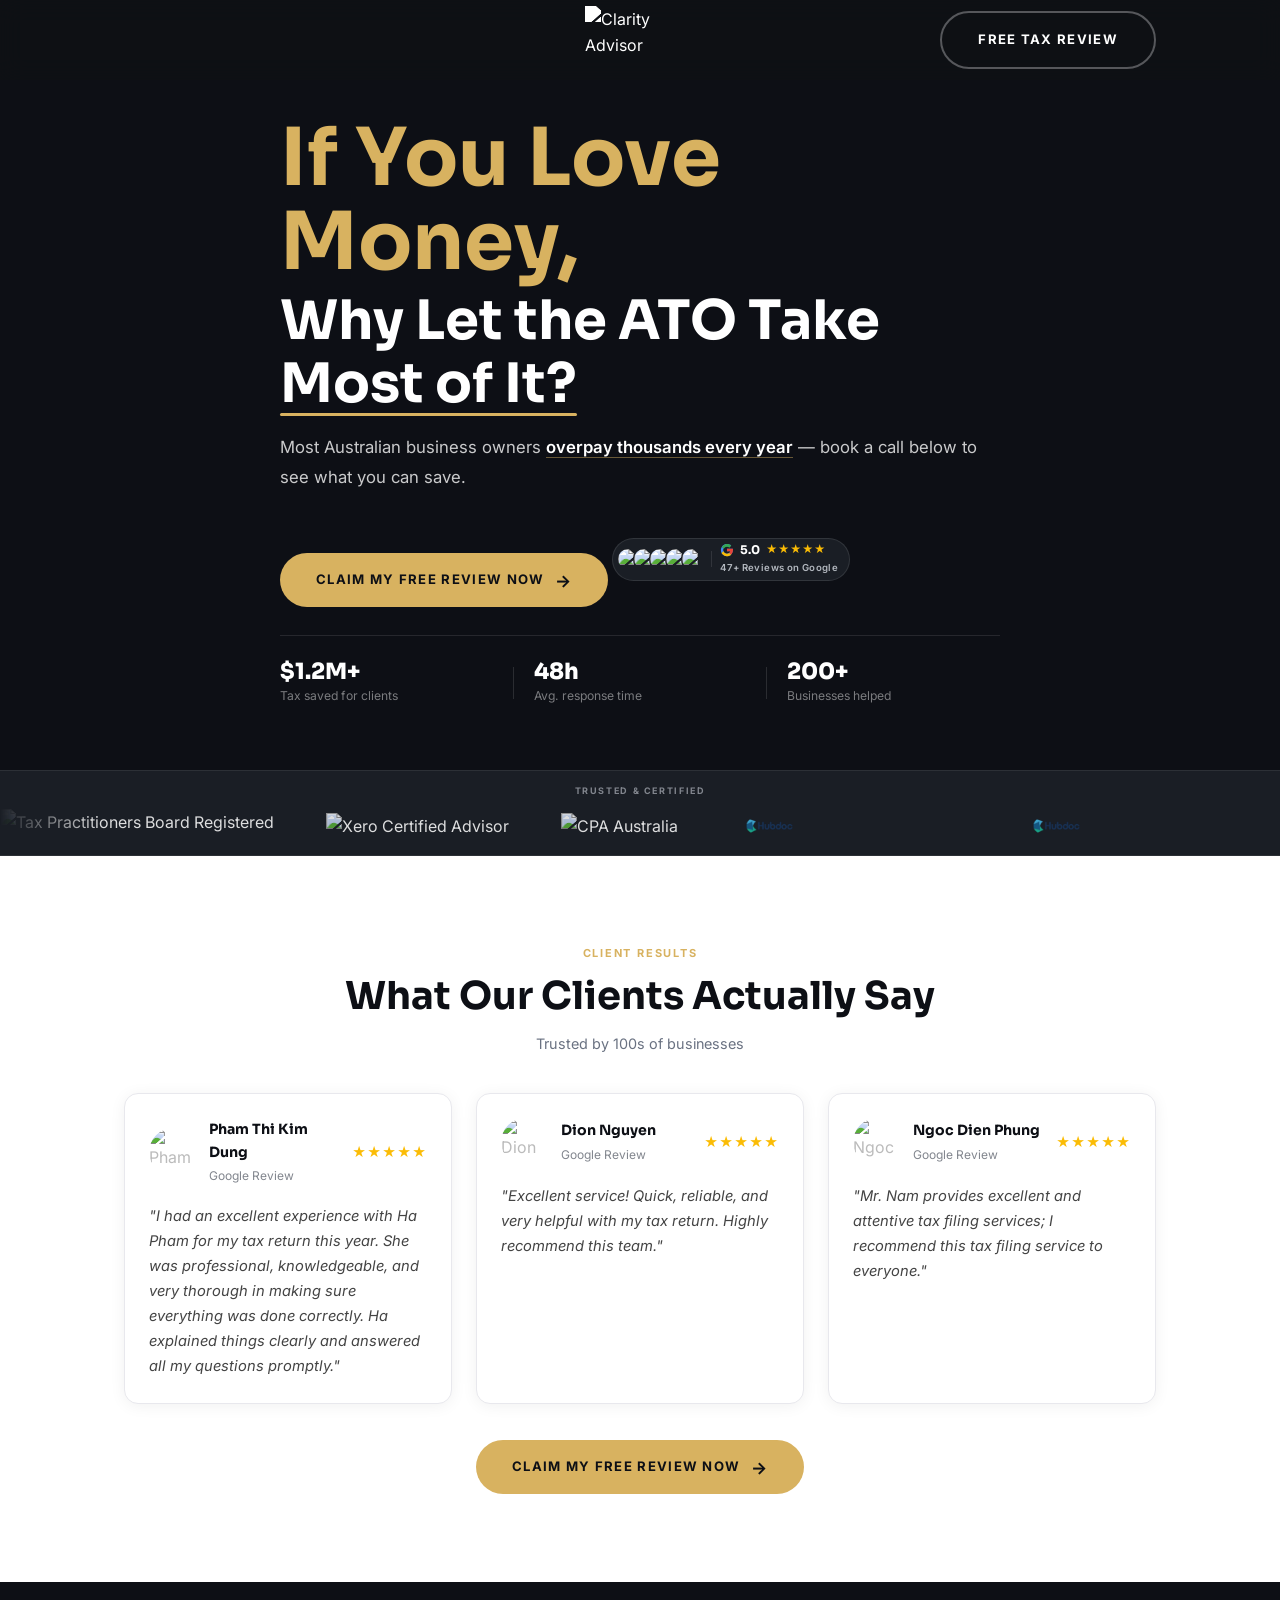
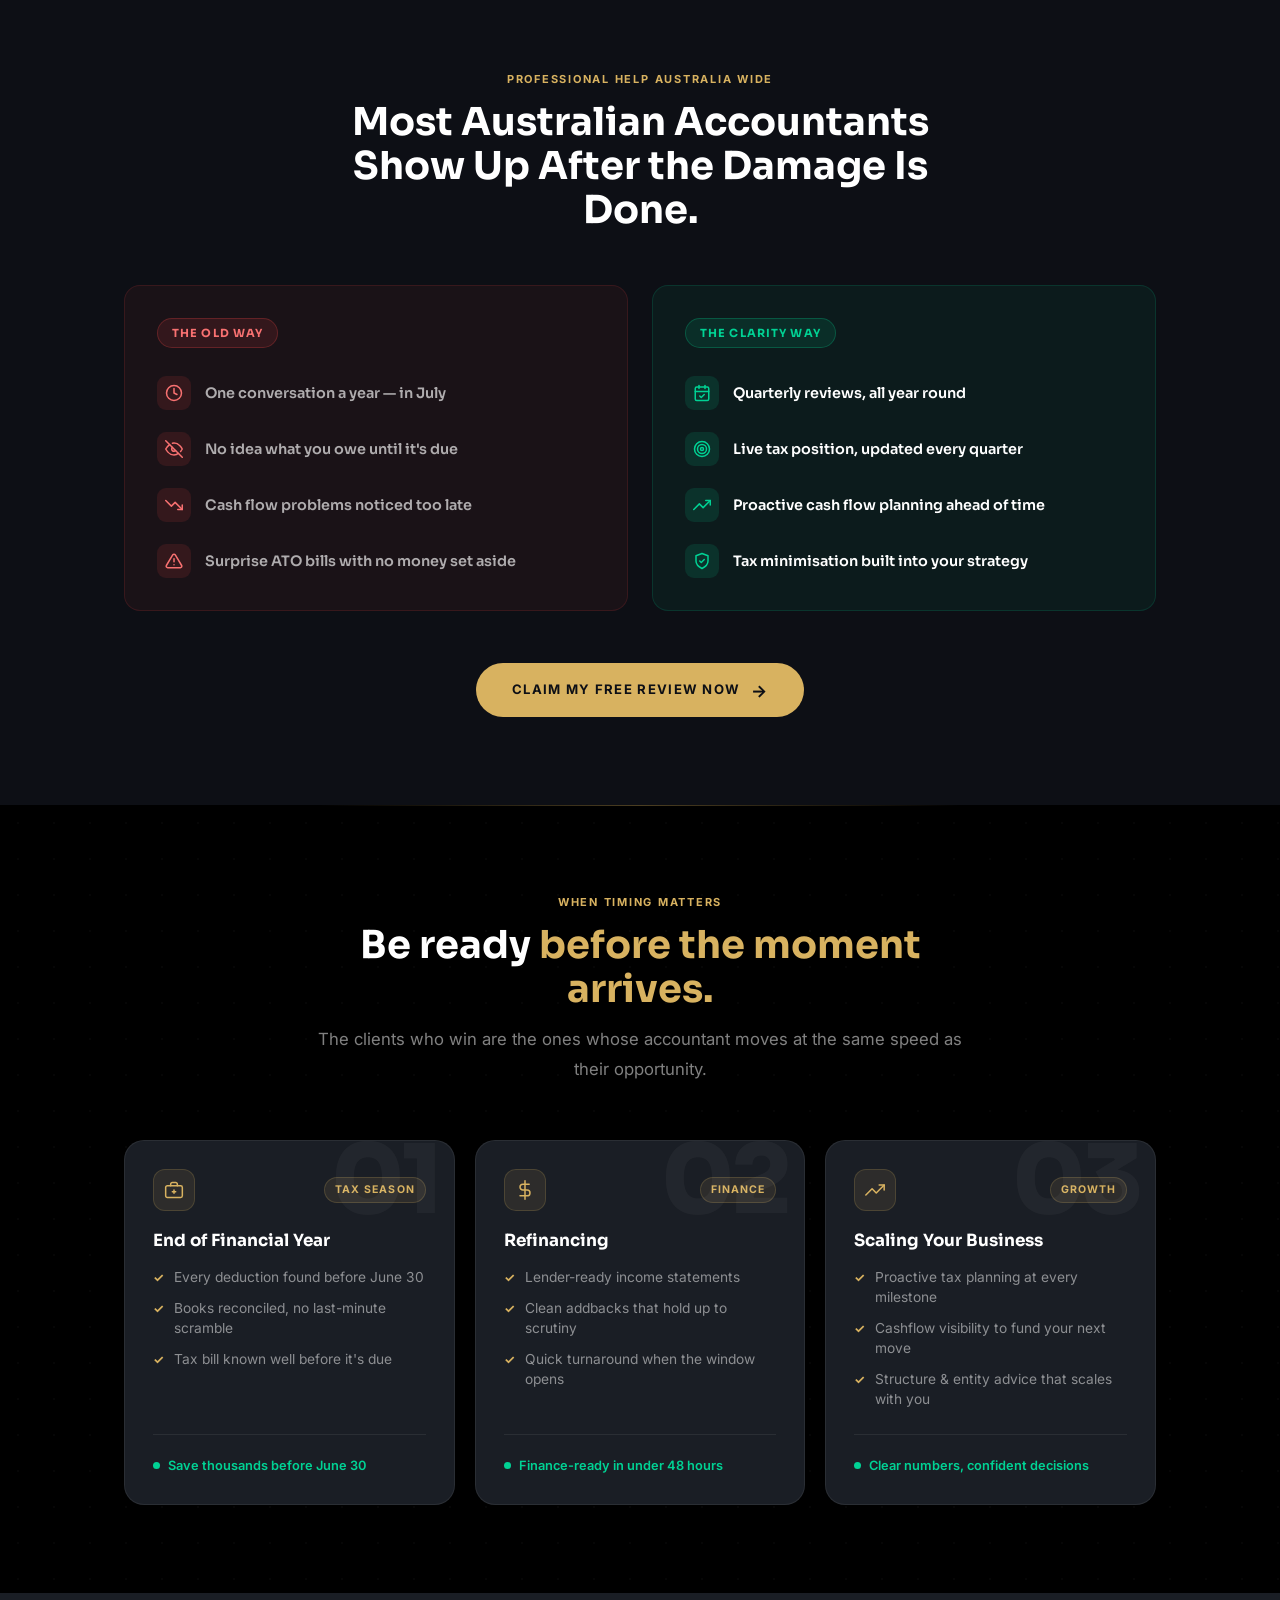
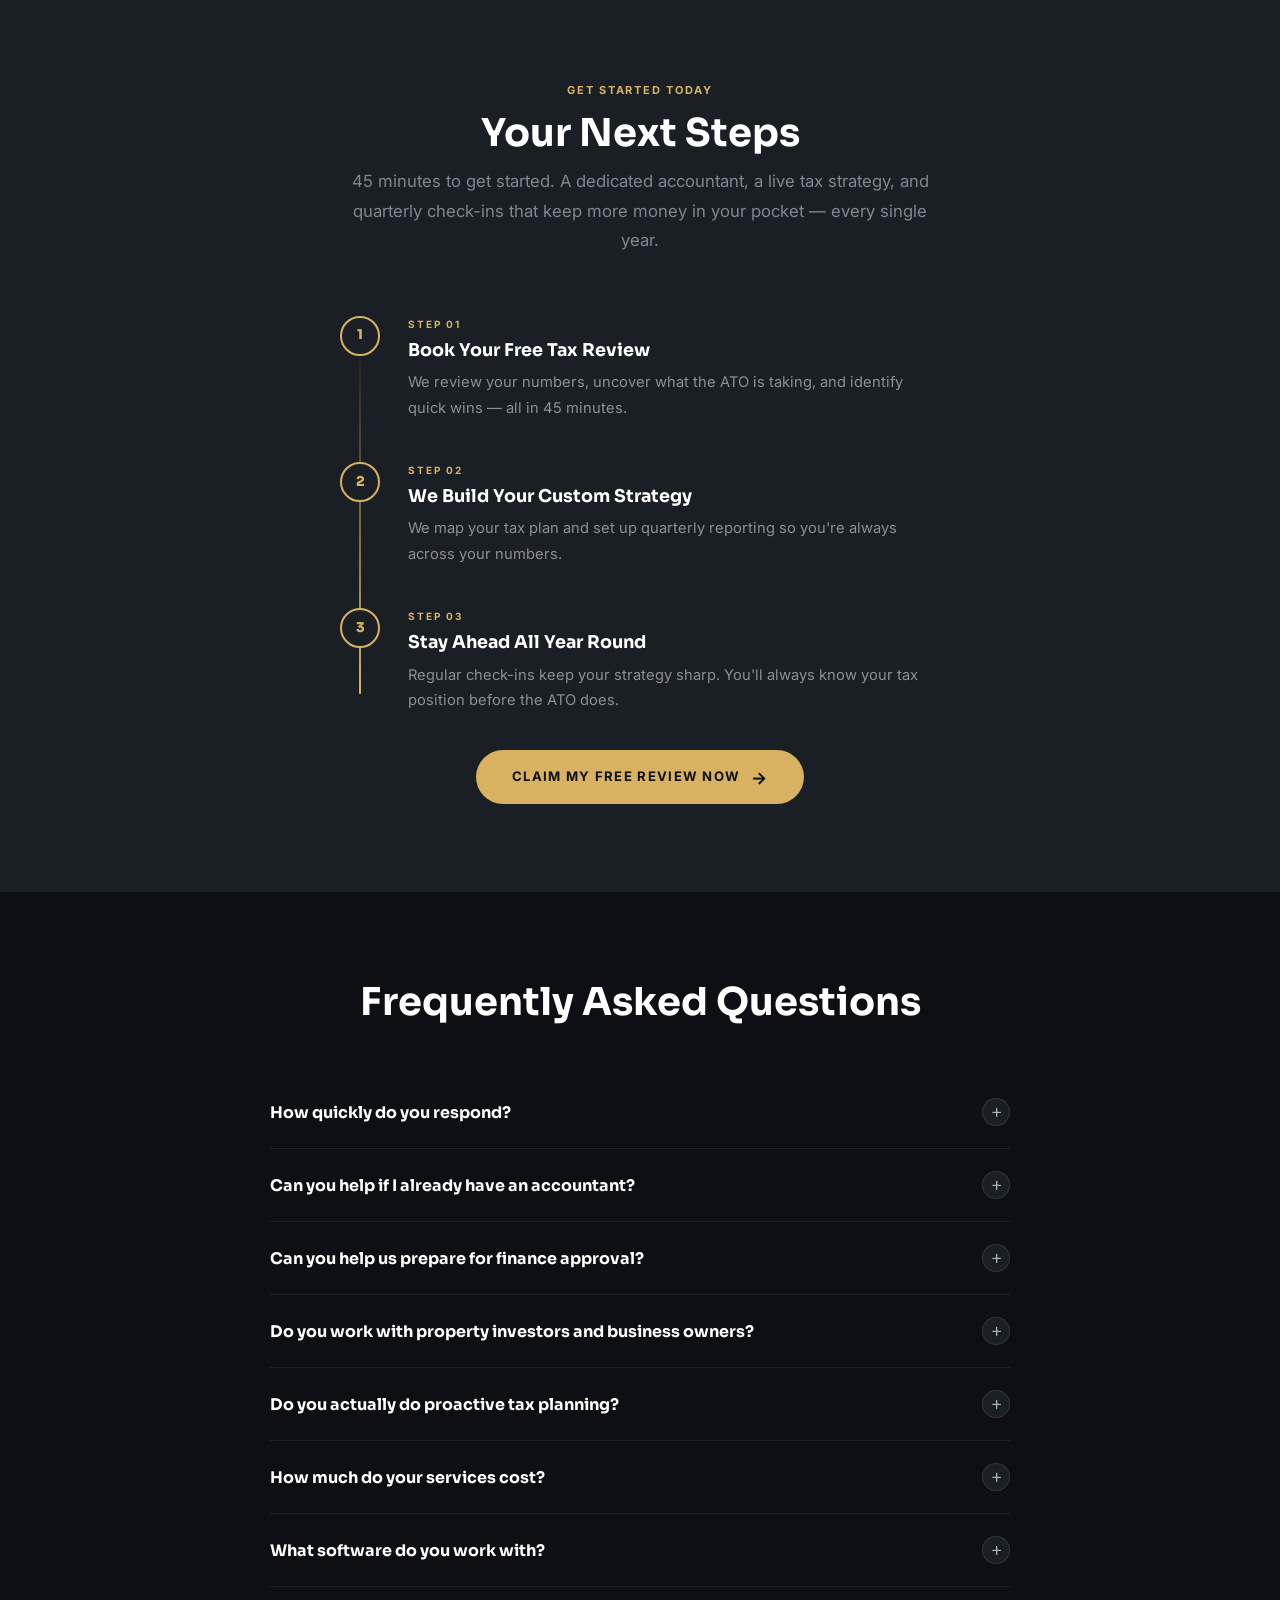
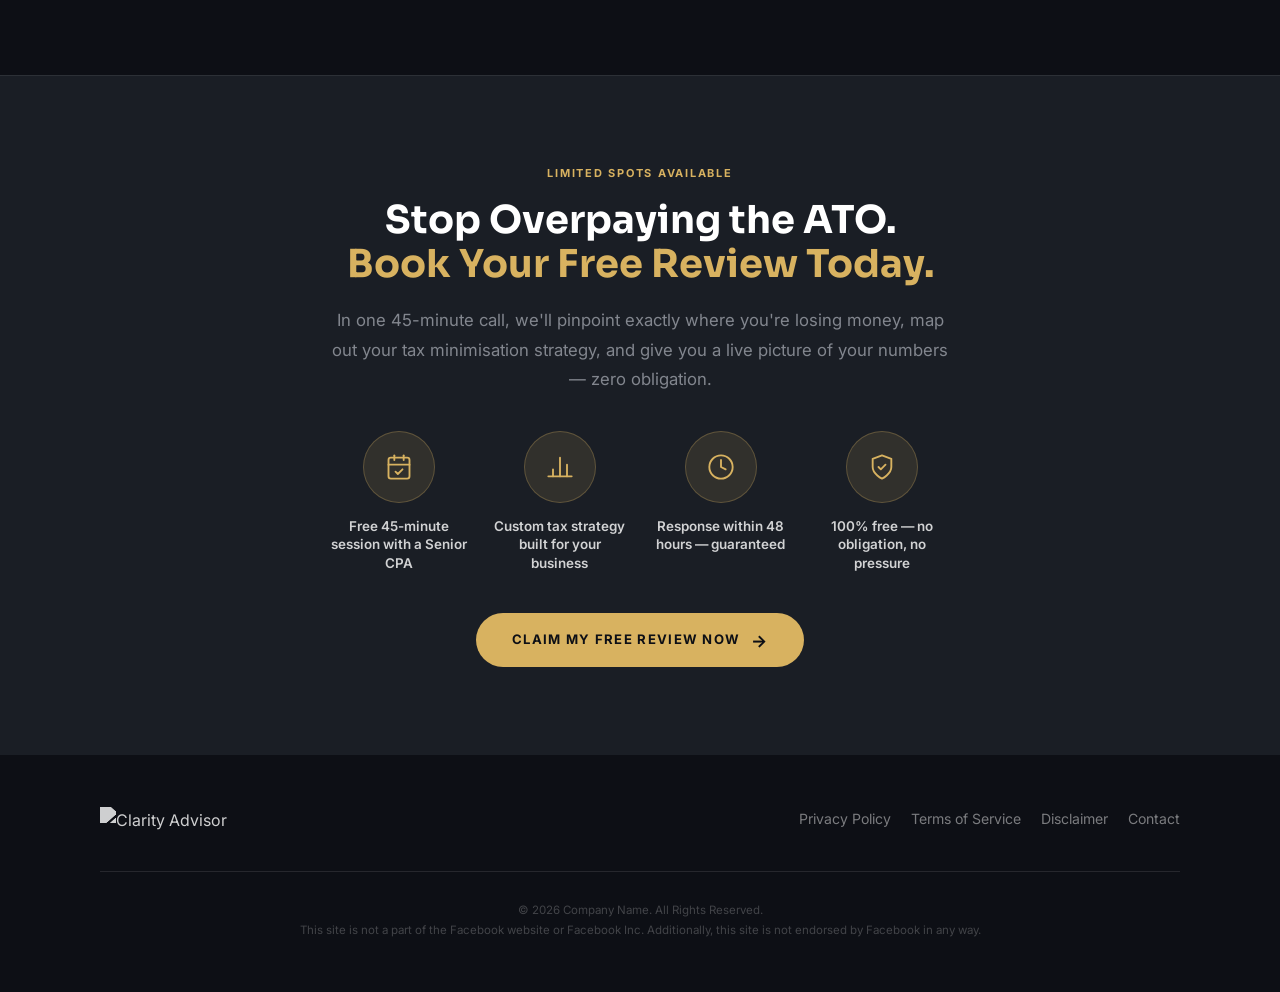
==== index.html @ 628f0a71 "Update hero subheadline copy Co-Authored-By: Claude Sonnet 4.6 <noreply@anthropic.com>" ====
<!DOCTYPE html>
<html lang="en">
<head>
  <meta charset="UTF-8" />
  <meta name="viewport" content="width=device-width, initial-scale=1.0" />
  <meta name="description" content="[Page description — 150–160 characters. Summarise the core value proposition for search results.]" />

  <!-- Favicon -->
  <link rel="icon" type="image/png" href="assets/images/favicon.png" />

  <!-- Open Graph -->
  <meta property="og:type"        content="website" />
  <meta property="og:url"         content="https://yourdomain.com/" />
  <meta property="og:title"       content="Company Name — [Tagline]" />
  <meta property="og:description" content="[OG description — 1–2 sentences used in social share previews.]" />
  <meta property="og:image"       content="https://yourdomain.com/assets/images/og-image.png" />

  <!-- Twitter Card -->
  <meta name="twitter:card"        content="summary_large_image" />
  <meta name="twitter:title"       content="Company Name — [Tagline]" />
  <meta name="twitter:description" content="[Twitter description — matches OG description.]" />
  <meta name="twitter:image"       content="https://yourdomain.com/assets/images/og-image.png" />

  <title>Company Name — [Tagline]</title>

  <!-- ============================================================
       GA4 — add once your domain is live
       Replace G-XXXXXXXXXX with your Measurement ID
       ============================================================ -->
  <!-- <script async src="https://www.googletagmanager.com/gtag/js?id=G-XXXXXXXXXX"></script>
  <script>
    window.dataLayer = window.dataLayer || [];
    function gtag(){dataLayer.push(arguments);}
    gtag('js', new Date());
    gtag('config', 'G-XXXXXXXXXX');
  </script> -->

  <!-- ============================================================
       META PIXEL — 3267634206858309
       ============================================================ -->
  <script>
    !function(f,b,e,v,n,t,s){if(f.fbq)return;n=f.fbq=function(){n.callMethod?
    n.callMethod.apply(n,arguments):n.queue.push(arguments)};if(!f._fbq)f._fbq=n;
    n.push=n;n.loaded=!0;n.version='2.0';n.queue=[];t=b.createElement(e);t.async=!0;
    t.src=v;s=b.getElementsByTagName(e)[0];s.parentNode.insertBefore(t,s)}(window,
    document,'script','https://connect.facebook.net/en_US/fbevents.js');
    fbq('init', '3267634206858309');
    fbq('track', 'PageView');
  </script>
  <noscript>
    <img height="1" width="1" style="display:none" src="https://www.facebook.com/tr?id=3267634206858309&ev=PageView&noscript=1" alt="" />
  </noscript>

  <!-- Preload LCP image (logo) -->
  <link rel="preload" as="image" href="assets/images/logo-upscaled.png" fetchpriority="high" />

  <!-- Google Fonts — non-blocking -->
  <link rel="preconnect" href="https://fonts.googleapis.com" />
  <link rel="preconnect" href="https://fonts.gstatic.com" crossorigin />
  <link rel="preload" as="style" href="https://fonts.googleapis.com/css2?family=Sora:wght@400;600;700;800&family=Inter:wght@400;500;600;700&display=swap" />
  <link rel="stylesheet" href="https://fonts.googleapis.com/css2?family=Sora:wght@400;600;700;800&family=Inter:wght@400;500;600;700&display=swap" media="print" onload="this.media='all'" />
  <noscript><link rel="stylesheet" href="https://fonts.googleapis.com/css2?family=Sora:wght@400;600;700;800&family=Inter:wght@400;500;600;700&display=swap" /></noscript>

  <!-- Stylesheet -->
  <link rel="stylesheet" href="css/style.css" />
</head>
<body>

  <!-- ============================================================
       STICKY HEADER
       ============================================================ -->
  <header class="site-header">
    <div class="header-inner">

      <a href="#" class="logo">
        <img src="assets/images/logo-upscaled.png" alt="Clarity Advisor" class="logo-img" width="309" height="191" fetchpriority="high" />
      </a>

      <div class="header-right">
        <a href="#" data-open-modal class="btn btn-outline">Free Tax Review</a>
      </div>

    </div>
  </header>


  <!-- ============================================================
       SECTION 1 — HERO
       ============================================================ -->
  <section class="hero">
    <div class="container">
      <div class="hero-grid">

        <!-- Left: copy -->
        <div class="hero-text">

          <h1>
            <span class="hero-big-line"><span class="text-gold">If You Love Money,</span></span>
            Why Let the ATO Take <span class="hero-underline">Most of It?</span>
          </h1>
          <p>
            Most Australian business owners <span class="hero-emphasis">overpay thousands every year</span> — book a call below to see what you can save.
          </p>
          <a href="#" data-open-modal class="btn btn-coral">Claim My Free Review Now <span class="btn-arr">→</span></a>

          <!-- Google social proof badge — below CTA -->
          <div class="greviews-badge">

            <!-- Overlapping avatars -->
            <div class="greviews-avatars">
              <img src="assets/images/r1.png" alt="Google reviewer" class="greviews-avatar" width="22" height="22" decoding="async" />
              <img src="assets/images/r2.png" alt="Google reviewer" class="greviews-avatar" width="22" height="22" decoding="async" />
              <img src="assets/images/r3.png" alt="Google reviewer" class="greviews-avatar" width="22" height="22" decoding="async" />
              <img src="assets/images/r4.png" alt="Google reviewer" class="greviews-avatar" width="22" height="22" decoding="async" />
              <img src="assets/images/r5.png" alt="Google reviewer" class="greviews-avatar" width="22" height="22" decoding="async" />
            </div>

            <div class="greviews-divider"></div>

            <!-- Rating info -->
            <div class="greviews-info">
              <div class="greviews-top">
                <svg width="14" height="14" viewBox="0 0 48 48" aria-label="Google" role="img">
                  <path fill="#4285F4" d="M44.5 20H24v8.5h11.7C34.1 33.6 29.6 37 24 37c-7.2 0-13-5.8-13-13s5.8-13 13-13c3.1 0 6 1.1 8.1 2.9l6.4-6.4C34.6 5.1 29.6 3 24 3 12.4 3 3 12.4 3 24s9.4 21 21 21c10.9 0 20.1-7.9 20.1-21 0-1.3-.1-2.7-.4-4z"/>
                  <path fill="#34A853" d="M6.3 14.7l7 5.1C15.1 16 19.2 13 24 13c3.1 0 6 1.1 8.1 2.9l6.4-6.4C34.6 5.1 29.6 3 24 3c-7.6 0-14.2 4.6-17.7 11.7z"/>
                  <path fill="#FBBC05" d="M24 45c5.5 0 10.5-1.9 14.3-5.1l-6.6-5.4C29.6 36.1 27 37 24 37c-5.5 0-10.2-3.5-11.8-8.4l-7 5.4C8.7 40.7 15.8 45 24 45z"/>
                  <path fill="#EA4335" d="M44.5 20H24v8.5h11.7c-.8 2.2-2.3 4.1-4.2 5.4l6.6 5.4C41.7 36.2 44.5 30.5 44.5 24c0-1.3-.1-2.7-.4-4z"/>
                </svg>
                <span class="greviews-score">5.0</span>
                <span class="greviews-stars">★★★★★</span>
              </div>
              <div class="greviews-sub">47+ Reviews on Google</div>
            </div>

          </div>

          <!-- Hero stat strip -->
          <div class="hero-stats">
            <div class="hero-stat">
              <span class="hero-stat-val" data-target="1.2" data-prefix="$" data-suffix="M+" data-decimals="1">$1.2M+</span>
              <span class="hero-stat-label">Tax saved for clients</span>
            </div>
            <div class="hero-stat-divider"></div>
            <div class="hero-stat">
              <span class="hero-stat-val" data-target="48" data-suffix="h">48h</span>
              <span class="hero-stat-label">Avg. response time</span>
            </div>
            <div class="hero-stat-divider"></div>
            <div class="hero-stat">
              <span class="hero-stat-val" data-target="200" data-suffix="+">200+</span>
              <span class="hero-stat-label">Businesses helped</span>
            </div>
          </div>

        </div>

      </div>
    </div>
  </section>


  <!-- ============================================================
       CREDENTIALS STRIP — auto-scrolling logo carousel
       ============================================================ -->
  <section class="credentials-strip">
    <p class="credentials-label">Trusted &amp; Certified</p>

    <div class="credentials-marquee">
      <!-- Track duplicated so scroll loops seamlessly -->
      <div class="credentials-track">

        <img src="assets/images/cred-tpb.png"       alt="Tax Practitioners Board Registered" class="cred-logo cred-logo--badge" loading="lazy" decoding="async" />
        <img src="assets/images/cred-xero.png"      alt="Xero Certified Advisor"             class="cred-logo" loading="lazy" decoding="async" />
        <img src="assets/images/cred-cpa.png"       alt="CPA Australia"                      class="cred-logo" loading="lazy" decoding="async" />
        <img src="assets/images/cred-hubdoc.png"   alt="Hubdoc"                             class="cred-logo" loading="lazy" decoding="async" />

        <!-- duplicate set for seamless loop -->
        <img src="assets/images/cred-tpb.png"       alt="" class="cred-logo cred-logo--badge" aria-hidden="true" loading="lazy" decoding="async" />
        <img src="assets/images/cred-xero.png"      alt="" class="cred-logo"                  aria-hidden="true" loading="lazy" decoding="async" />
        <img src="assets/images/cred-cpa.png"       alt="" class="cred-logo"                  aria-hidden="true" loading="lazy" decoding="async" />
        <img src="assets/images/cred-hubdoc.png"   alt="" class="cred-logo"                  aria-hidden="true" loading="lazy" decoding="async" />

      </div>
    </div>
  </section>


  <!-- ============================================================
       SECTION 2 — SOCIAL PROOF (Stats / Testimonials / Case Studies)
       ============================================================ -->
  <section class="proof-section section-pad">
    <div class="container">
      <span class="label" style="text-align:center; display:block;">Client Results</span>
      <h2>What Our Clients Actually Say</h2>
      <p class="proof-subhead">Trusted by 100s of businesses</p>
      <div class="proof-grid">

        <!-- Testimonial card 1 -->
        <div class="testi-card">
          <div class="testi-top">
            <div class="testi-avatar-wrap">
              <div class="testi-avatar-ph">
                <img src="assets/images/r1.png" alt="Pham Thi Kim Dung" loading="lazy" decoding="async" />
              </div>
              <div class="testi-meta">
                <span class="testi-name">Pham Thi Kim Dung</span>
                <span class="testi-role">Google Review</span>
              </div>
            </div>
            <div class="testi-stars">★★★★★</div>
          </div>
          <p class="testi-quote">"I had an excellent experience with Ha Pham for my tax return this year. She was professional, knowledgeable, and very thorough in making sure everything was done correctly. Ha explained things clearly and answered all my questions promptly."</p>
        </div>

        <!-- Testimonial card 2 -->
        <div class="testi-card">
          <div class="testi-top">
            <div class="testi-avatar-wrap">
              <div class="testi-avatar-ph">
                <img src="assets/images/r3.png" alt="Dion Nguyen" loading="lazy" decoding="async" />
              </div>
              <div class="testi-meta">
                <span class="testi-name">Dion Nguyen</span>
                <span class="testi-role">Google Review</span>
              </div>
            </div>
            <div class="testi-stars">★★★★★</div>
          </div>
          <p class="testi-quote">"Excellent service! Quick, reliable, and very helpful with my tax return. Highly recommend this team."</p>
        </div>

        <!-- Testimonial card 3 -->
        <div class="testi-card">
          <div class="testi-top">
            <div class="testi-avatar-wrap">
              <div class="testi-avatar-ph">
                <img src="assets/images/r5.png" alt="Ngoc Dien Phung" loading="lazy" decoding="async" />
              </div>
              <div class="testi-meta">
                <span class="testi-name">Ngoc Dien Phung</span>
                <span class="testi-role">Google Review</span>
              </div>
            </div>
            <div class="testi-stars">★★★★★</div>
          </div>
          <p class="testi-quote">"Mr. Nam provides excellent and attentive tax filing services; I recommend this tax filing service to everyone."</p>
        </div>

      </div>
      <div class="cta-block">
        <a href="#" data-open-modal class="btn btn-coral">Claim My Free Review Now <span class="btn-arr">→</span></a>
      </div>
    </div>
  </section>


  <!-- ============================================================
       SECTION 3 — PAIN POINT / VALUE PROP #1
       ============================================================ -->
  <section class="section-pad vp1-section">
    <div class="container">

      <div class="section-intro">
        <span class="label">Professional Help Australia Wide</span>
        <h2>Most Australian Accountants Show Up After the Damage Is Done.</h2>
      </div>

      <div class="compare-grid">

        <!-- Left: Old Way -->
        <div class="compare-col compare-col--old">
          <span class="compare-badge compare-badge--old">The Old Way</span>
          <ul class="compare-list">

            <li>
              <span class="compare-icon compare-icon--old">
                <svg width="18" height="18" viewBox="0 0 24 24" fill="none" stroke="currentColor" stroke-width="2" stroke-linecap="round" stroke-linejoin="round" aria-hidden="true"><circle cx="12" cy="12" r="10"/><polyline points="12 6 12 12 16 14"/></svg>
              </span>
              <strong>One conversation a year — in July</strong>
            </li>

            <li>
              <span class="compare-icon compare-icon--old">
                <svg width="18" height="18" viewBox="0 0 24 24" fill="none" stroke="currentColor" stroke-width="2" stroke-linecap="round" stroke-linejoin="round" aria-hidden="true"><path d="M17.94 17.94A10.07 10.07 0 0112 20c-7 0-11-8-11-8a18.45 18.45 0 015.06-5.94M9.9 4.24A9.12 9.12 0 0112 4c7 0 11 8 11 8a18.5 18.5 0 01-2.16 3.19m-6.72-1.07a3 3 0 11-4.24-4.24"/><line x1="1" y1="1" x2="23" y2="23"/></svg>
              </span>
              <strong>No idea what you owe until it's due</strong>
            </li>

            <li>
              <span class="compare-icon compare-icon--old">
                <svg width="18" height="18" viewBox="0 0 24 24" fill="none" stroke="currentColor" stroke-width="2" stroke-linecap="round" stroke-linejoin="round" aria-hidden="true"><polyline points="23 18 13.5 8.5 8.5 13.5 1 6"/><polyline points="17 18 23 18 23 12"/></svg>
              </span>
              <strong>Cash flow problems noticed too late</strong>
            </li>

            <li>
              <span class="compare-icon compare-icon--old">
                <svg width="18" height="18" viewBox="0 0 24 24" fill="none" stroke="currentColor" stroke-width="2" stroke-linecap="round" stroke-linejoin="round" aria-hidden="true"><path d="M10.29 3.86L1.82 18a2 2 0 001.71 3h16.94a2 2 0 001.71-3L13.71 3.86a2 2 0 00-3.42 0z"/><line x1="12" y1="9" x2="12" y2="13"/><line x1="12" y1="17" x2="12.01" y2="17"/></svg>
              </span>
              <strong>Surprise ATO bills with no money set aside</strong>
            </li>

          </ul>
        </div>

        <!-- Right: Clarity Way -->
        <div class="compare-col compare-col--new">
          <span class="compare-badge compare-badge--new">The Clarity Way</span>
          <ul class="compare-list">

            <li>
              <span class="compare-icon compare-icon--new">
                <svg width="18" height="18" viewBox="0 0 24 24" fill="none" stroke="currentColor" stroke-width="2" stroke-linecap="round" stroke-linejoin="round" aria-hidden="true"><rect x="3" y="4" width="18" height="18" rx="2" ry="2"/><line x1="16" y1="2" x2="16" y2="6"/><line x1="8" y1="2" x2="8" y2="6"/><line x1="3" y1="10" x2="21" y2="10"/><polyline points="9 16 11 18 15 14"/></svg>
              </span>
              <strong>Quarterly reviews, all year round</strong>
            </li>

            <li>
              <span class="compare-icon compare-icon--new">
                <svg width="18" height="18" viewBox="0 0 24 24" fill="none" stroke="currentColor" stroke-width="2" stroke-linecap="round" stroke-linejoin="round" aria-hidden="true"><circle cx="12" cy="12" r="10"/><circle cx="12" cy="12" r="6"/><circle cx="12" cy="12" r="2"/></svg>
              </span>
              <strong>Live tax position, updated every quarter</strong>
            </li>

            <li>
              <span class="compare-icon compare-icon--new">
                <svg width="18" height="18" viewBox="0 0 24 24" fill="none" stroke="currentColor" stroke-width="2" stroke-linecap="round" stroke-linejoin="round" aria-hidden="true"><polyline points="23 6 13.5 15.5 8.5 10.5 1 18"/><polyline points="17 6 23 6 23 12"/></svg>
              </span>
              <strong>Proactive cash flow planning ahead of time</strong>
            </li>

            <li>
              <span class="compare-icon compare-icon--new">
                <svg width="18" height="18" viewBox="0 0 24 24" fill="none" stroke="currentColor" stroke-width="2" stroke-linecap="round" stroke-linejoin="round" aria-hidden="true"><path d="M12 22s8-4 8-10V5l-8-3-8 3v7c0 6 8 10 8 10z"/><polyline points="9 12 11 14 15 10"/></svg>
              </span>
              <strong>Tax minimisation built into your strategy</strong>
            </li>

          </ul>
        </div>

      </div><!-- /.compare-grid -->

      <div class="cta-block" style="text-align:center; margin-top:52px;">
        <a href="#" data-open-modal class="btn btn-coral">Claim My Free Review Now <span class="btn-arr">→</span></a>
      </div>

    </div>
  </section>


  <!-- ============================================================
       WHO IT'S FOR
       ============================================================ -->
  <section class="who-section section-pad">
    <div class="container">

      <div class="section-intro" style="text-align:center; max-width:680px; margin-inline:auto; margin-bottom:56px;">
        <span class="label">When Timing Matters</span>
        <h2>Be ready <span class="text-gold">before the moment arrives.</span></h2>
        <p style="color:rgba(255,255,255,0.5); margin-top:14px;">The clients who win are the ones whose accountant moves at the same speed as their opportunity.</p>
      </div>

      <div class="who-grid">

        <div class="who-card">
          <span class="who-card-num" aria-hidden="true">01</span>
          <div class="who-card-header">
            <div class="who-icon">
              <svg width="20" height="20" viewBox="0 0 24 24" fill="none" stroke="currentColor" stroke-width="1.8" stroke-linecap="round" stroke-linejoin="round" aria-hidden="true"><rect x="2" y="7" width="20" height="14" rx="2"/><path d="M16 7V5a2 2 0 00-2-2h-4a2 2 0 00-2 2v2"/><line x1="12" y1="12" x2="12" y2="16"/><line x1="10" y1="14" x2="14" y2="14"/></svg>
            </div>
            <span class="who-tag">Tax Season</span>
          </div>
          <h4 class="who-card-title">End of Financial Year</h4>
          <ul class="who-list">
            <li>Every deduction found before June 30</li>
            <li>Books reconciled, no last-minute scramble</li>
            <li>Tax bill known well before it's due</li>
          </ul>
          <div class="who-outcome">
            <span class="who-outcome-dot"></span>
            <span>Save thousands before June 30</span>
          </div>
        </div>

        <div class="who-card">
          <span class="who-card-num" aria-hidden="true">02</span>
          <div class="who-card-header">
            <div class="who-icon">
              <svg width="20" height="20" viewBox="0 0 24 24" fill="none" stroke="currentColor" stroke-width="1.8" stroke-linecap="round" stroke-linejoin="round" aria-hidden="true"><line x1="12" y1="1" x2="12" y2="23"/><path d="M17 5H9.5a3.5 3.5 0 000 7h5a3.5 3.5 0 010 7H6"/></svg>
            </div>
            <span class="who-tag">Finance</span>
          </div>
          <h4 class="who-card-title">Refinancing</h4>
          <ul class="who-list">
            <li>Lender-ready income statements</li>
            <li>Clean addbacks that hold up to scrutiny</li>
            <li>Quick turnaround when the window opens</li>
          </ul>
          <div class="who-outcome">
            <span class="who-outcome-dot"></span>
            <span>Finance-ready in under 48 hours</span>
          </div>
        </div>

        <div class="who-card">
          <span class="who-card-num" aria-hidden="true">03</span>
          <div class="who-card-header">
            <div class="who-icon">
              <svg width="20" height="20" viewBox="0 0 24 24" fill="none" stroke="currentColor" stroke-width="1.8" stroke-linecap="round" stroke-linejoin="round" aria-hidden="true"><polyline points="23 6 13.5 15.5 8.5 10.5 1 18"/><polyline points="17 6 23 6 23 12"/></svg>
            </div>
            <span class="who-tag">Growth</span>
          </div>
          <h4 class="who-card-title">Scaling Your Business</h4>
          <ul class="who-list">
            <li>Proactive tax planning at every milestone</li>
            <li>Cashflow visibility to fund your next move</li>
            <li>Structure &amp; entity advice that scales with you</li>
          </ul>
          <div class="who-outcome">
            <span class="who-outcome-dot"></span>
            <span>Clear numbers, confident decisions</span>
          </div>
        </div>

      </div>

    </div>
  </section>

  <!-- ============================================================
       SECTION 4 — HOW IT WORKS  (vertical timeline)
       ============================================================ -->
  <section class="how-section section-pad">
    <div class="container">

      <div class="how-intro">
        <span class="label">Get Started Today</span>
        <h2>Your Next Steps</h2>
        <p>45 minutes to get started. A dedicated accountant, a live tax strategy, and quarterly check-ins that keep more money in your pocket — every single year.</p>
      </div>

      <div class="how-steps">
        <!-- animated vertical line -->
        <div class="how-line" aria-hidden="true"><div class="how-line-fill"></div></div>

        <div class="how-step">
          <div class="how-step-dot">1</div>
          <div class="how-step-body">
            <span class="how-step-label">Step 01</span>
            <h4>Book Your Free Tax Review</h4>
            <p>We review your numbers, uncover what the ATO is taking, and identify quick wins — all in 45 minutes.</p>
          </div>
        </div>

        <div class="how-step">
          <div class="how-step-dot">2</div>
          <div class="how-step-body">
            <span class="how-step-label">Step 02</span>
            <h4>We Build Your Custom Strategy</h4>
            <p>We map your tax plan and set up quarterly reporting so you're always across your numbers.</p>
          </div>
        </div>

        <div class="how-step">
          <div class="how-step-dot">3</div>
          <div class="how-step-body">
            <span class="how-step-label">Step 03</span>
            <h4>Stay Ahead All Year Round</h4>
            <p>Regular check-ins keep your strategy sharp. You'll always know your tax position before the ATO does.</p>
          </div>
        </div>
      </div>

      <div class="cta-block">
        <a href="#" data-open-modal class="btn btn-coral">Claim My Free Review Now <span class="btn-arr">→</span></a>
      </div>

    </div>
  </section>


  <!-- ============================================================
       SECTION 9 — FAQ
       ============================================================ -->
  <section class="faq-section section-pad">
    <div class="container">
      <h2>Frequently Asked Questions</h2>
      <div class="faq-list">

        <div class="faq-item">
          <button class="faq-question" aria-expanded="false">
            How quickly do you respond?
            <span class="faq-icon" aria-hidden="true">+</span>
          </button>
          <div class="faq-answer">
            Same-business-day responses on urgent items, accountant and broker letters within 24–48 hours, and structured monthly check-ins so nothing slips through the cracks.
          </div>
        </div>

        <div class="faq-item">
          <button class="faq-question" aria-expanded="false">
            Can you help if I already have an accountant?
            <span class="faq-icon" aria-hidden="true">+</span>
          </button>
          <div class="faq-answer">
            Yes. We handle the full switch for you — contacting your current accountant, requesting files, and transitioning software — usually inside two weeks with no gaps in your records.
          </div>
        </div>

        <div class="faq-item">
          <button class="faq-question" aria-expanded="false">
            Can you help us prepare for finance approval?
            <span class="faq-icon" aria-hidden="true">+</span>
          </button>
          <div class="faq-answer">
            Yes. Lender-ready financials, clean addbacks, accountant letters, and direct broker liaison — so your application moves while the opportunity is still open.
          </div>
        </div>

        <div class="faq-item">
          <button class="faq-question" aria-expanded="false">
            Do you work with property investors and business owners?
            <span class="faq-icon" aria-hidden="true">+</span>
          </button>
          <div class="faq-answer">
            Both are our core niche. Negative gearing, depreciation, CGT, trust and SMSF structures, lender-ready financials, and proactive tax planning across multiple entities.
          </div>
        </div>

        <div class="faq-item">
          <button class="faq-question" aria-expanded="false">
            Do you actually do proactive tax planning?
            <span class="faq-icon" aria-hidden="true">+</span>
          </button>
          <div class="faq-answer">
            Yes. Quarterly tax-position reviews, structure recommendations, and CGT and property strategy delivered ahead of your decisions — not after lodgement when it's too late to change anything.
          </div>
        </div>

        <div class="faq-item">
          <button class="faq-question" aria-expanded="false">
            How much do your services cost?
            <span class="faq-icon" aria-hidden="true">+</span>
          </button>
          <div class="faq-answer">
            Fixed fees, scoped after your free review — no hourly billing, no surprise invoices. Premium support without large-firm overheads.
          </div>
        </div>

        <div class="faq-item">
          <button class="faq-question" aria-expanded="false">
            What software do you work with?
            <span class="faq-icon" aria-hidden="true">+</span>
          </button>
          <div class="faq-answer">
            Xero-first, plus Hubdoc, Dext, BGL, and broker-ready document portals. If you're on something else, we manage the migration for you.
          </div>
        </div>

      </div>
    </div>
  </section>




  <!-- ============================================================
       FINAL CTA — RECAP
       ============================================================ -->
  <section class="final-cta section-pad" id="cta">
    <div class="container">
      <div class="final-cta-inner">

        <span class="label" style="text-align:center; display:block;">Limited Spots Available</span>
        <h2>Stop Overpaying the ATO.<br><span class="text-gold">Book Your Free Review Today.</span></h2>
        <p>In one 45-minute call, we'll pinpoint exactly where you're losing money, map out your tax minimisation strategy, and give you a live picture of your numbers — zero obligation.</p>

        <div class="recap-icons">
          <div class="recap-icon-item">
            <div class="recap-icon-badge">
              <svg width="28" height="28" viewBox="0 0 24 24" fill="none" stroke="currentColor" stroke-width="1.6" stroke-linecap="round" stroke-linejoin="round" aria-hidden="true"><rect x="3" y="4" width="18" height="18" rx="2"/><line x1="16" y1="2" x2="16" y2="6"/><line x1="8" y1="2" x2="8" y2="6"/><line x1="3" y1="10" x2="21" y2="10"/><polyline points="9 16 11 18 15 14"/></svg>
            </div>
            <span class="recap-icon-label">Free 45-minute session with a Senior CPA</span>
          </div>
          <div class="recap-icon-item">
            <div class="recap-icon-badge">
              <svg width="28" height="28" viewBox="0 0 24 24" fill="none" stroke="currentColor" stroke-width="1.6" stroke-linecap="round" stroke-linejoin="round" aria-hidden="true"><line x1="18" y1="20" x2="18" y2="10"/><line x1="12" y1="20" x2="12" y2="4"/><line x1="6" y1="20" x2="6" y2="14"/><line x1="2" y1="20" x2="22" y2="20"/></svg>
            </div>
            <span class="recap-icon-label">Custom tax strategy built for your business</span>
          </div>
          <div class="recap-icon-item">
            <div class="recap-icon-badge">
              <svg width="28" height="28" viewBox="0 0 24 24" fill="none" stroke="currentColor" stroke-width="1.6" stroke-linecap="round" stroke-linejoin="round" aria-hidden="true"><circle cx="12" cy="12" r="10"/><polyline points="12 6 12 12 16 14"/></svg>
            </div>
            <span class="recap-icon-label">Response within 48 hours — guaranteed</span>
          </div>
          <div class="recap-icon-item">
            <div class="recap-icon-badge">
              <svg width="28" height="28" viewBox="0 0 24 24" fill="none" stroke="currentColor" stroke-width="1.6" stroke-linecap="round" stroke-linejoin="round" aria-hidden="true"><path d="M12 22s8-4 8-10V5l-8-3-8 3v7c0 6 8 10 8 10z"/><polyline points="9 12 11 14 15 10"/></svg>
            </div>
            <span class="recap-icon-label">100% free — no obligation, no pressure</span>
          </div>
        </div>

        <div class="cta-block">
          <a href="#" data-open-modal class="btn btn-coral">Claim My Free Review Now <span class="btn-arr">→</span></a>
        </div>

      </div>
    </div>
  </section>


  <!-- ============================================================
       FOOTER
       ============================================================ -->
  <footer class="site-footer">
    <div class="footer-inner">
      <a href="#" class="footer-logo-link">
        <img src="assets/images/logo-upscaled.png" alt="Clarity Advisor" class="footer-logo-img" loading="lazy" decoding="async" />
      </a>
      <nav class="footer-links" aria-label="Footer navigation">
        <a href="#">Privacy Policy</a>
        <a href="#">Terms of Service</a>
        <a href="#">Disclaimer</a>
        <a href="#">Contact</a>
      </nav>
    </div>
    <p class="footer-legal container">
      &copy; 2026 Company Name. All Rights Reserved.<br>
      This site is not a part of the Facebook website or Facebook Inc.
      Additionally, this site is not endorsed by Facebook in any way.
    </p>
  </footer>


  <!-- CTA MODAL FORM -->
  <div class="cta-modal" id="cta-modal" role="dialog" aria-modal="true" aria-labelledby="modal-title">
    <div class="cta-modal-backdrop"></div>
    <div class="cta-modal-card">
      <div class="cta-modal-header">
        <span class="label">Free Tax Review</span>
        <h3 id="modal-title">Claim Your Free<br><span class="text-gold">45-Minute Strategy Call</span></h3>
      </div>
      <form class="cta-form" id="cta-form" novalidate>
        <div class="cta-form-row">
          <div class="cta-form-field">
            <label for="f-name">Full Name <span aria-hidden="true">*</span></label>
            <input type="text" id="f-name" name="name" placeholder="Jane Smith" required autocomplete="name" />
            <span class="field-error" id="err-name"></span>
          </div>
          <div class="cta-form-field">
            <label for="f-phone">Phone Number <span aria-hidden="true">*</span></label>
            <input type="tel" id="f-phone" name="phone" placeholder="04xx xxx xxx" required autocomplete="tel" />
            <span class="field-error" id="err-phone"></span>
          </div>
        </div>
        <div class="cta-form-field">
          <label for="f-email">Email Address <span aria-hidden="true">*</span></label>
          <input type="email" id="f-email" name="email" placeholder="jane@yourbusiness.com.au" required autocomplete="email" />
          <span class="field-error" id="err-email"></span>
        </div>
        <div class="cta-form-field">
          <label for="f-type">Business Structure</label>
          <select id="f-type" name="business_type">
            <option value="" disabled selected>Select your structure…</option>
            <option>Sole Trader</option>
            <option>Partnership</option>
            <option>Company (Pty Ltd)</option>
            <option>Trust</option>
            <option>Not sure yet</option>
          </select>
        </div>
        <div class="cta-form-field">
          <label for="f-revenue">Annual Revenue</label>
          <select id="f-revenue" name="revenue_range">
            <option value="" disabled selected>Select your revenue range…</option>
            <option>Under $200k</option>
            <option>$200k–$1M</option>
            <option>$1M+</option>
          </select>
        </div>
        <div class="cta-form-field">
          <label for="f-challenge">Biggest Current Challenge</label>
          <select id="f-challenge" name="challenge">
            <option value="" disabled selected>Select your biggest challenge…</option>
            <option>Saving on tax</option>
            <option>Cash flow</option>
            <option>Growth/scaling</option>
            <option>Compliance headaches</option>
            <option>Not sure, need direction</option>
            <option>Other</option>
          </select>
        </div>
        <button type="submit" class="btn btn-coral cta-form-submit">Book My Free Review <span class="btn-arr">→</span></button>
        <p class="cta-form-note">Spots are limited. Usually replied to within 48 hours.</p>
      </form>
      <div class="cta-form-success" id="cta-form-success" hidden>
        <div class="success-icon">
          <svg width="32" height="32" viewBox="0 0 24 24" fill="none" stroke="currentColor" stroke-width="2" stroke-linecap="round" stroke-linejoin="round" aria-hidden="true"><polyline points="20 6 9 17 4 12"/></svg>
        </div>
        <h4>You're booked in!</h4>
        <p>We'll be in touch within 48 hours to confirm your session time.</p>
      </div>
    </div>
  </div>

  <!-- JavaScript -->
  <script src="js/main.js" defer></script>
</body>
</html>
---- css/style.css ----
/* ============================================================
   VARIABLES  —  Clarity Advisor brand colours (sourced from clarityadvisor.au)
   ============================================================ */
:root {
  /* ── Core palette ── */
  --col-bg:       #0d0f15;   /* page background                  */
  --col-bg-card:  #1a1e25;   /* card / elevated surface          */
  --col-header:   #0f1115;   /* sticky header                    */

  --col-gold:     #d8b260;   /* primary accent — CTA, icons      */
  --col-gold-soft:#e9d1a0;   /* pale gold — hover tints          */
  --col-green:    #00d294;   /* success, checkmarks              */

  --col-white:    #ffffff;   /* primary text                     */
  --col-muted:    #82868e;   /* secondary / body text            */
  --col-silver:   #b3b8bf;   /* tertiary / captions              */

  --col-border:   rgba(255,255,255,0.08);  /* subtle dividers    */
  --col-border-card: rgba(255,255,255,0.10);

  /* ── Legacy aliases (keep wireframe button classes working) ── */
  --col-coral:    #d8b260;   /* → gold                           */
  --col-purple:   #d8b260;   /* → gold                           */
  --col-teal:     #00d294;   /* → green                         */
  --col-navy:     #0d0f15;   /* → bg                             */
  --col-dark:     #0f1115;   /* → header                        */
  --col-text:     #ffffff;
  --col-bg-light: #1a1e25;
  --col-bg-white: #0d0f15;

  /* Typography */
  --font-head: 'Sora', sans-serif;
  --font-body: 'Inter', sans-serif;

  /* Spacing */
  --section-py: 88px;
  --max-w: 1080px;
  --gutter: 24px;
}

/* ============================================================
   RESET
   ============================================================ */
*, *::before, *::after { box-sizing: border-box; margin: 0; padding: 0; }
html { scroll-behavior: smooth; }
body {
  font-family: var(--font-body);
  color: var(--col-white);
  background: var(--col-bg);
  line-height: 1.65;
  -webkit-font-smoothing: antialiased;
}
img, video { max-width: 100%; display: block; }
a { text-decoration: none; }
ul { list-style: none; }

/* ============================================================
   UTILITIES
   ============================================================ */
.container {
  max-width: var(--max-w);
  margin-inline: auto;
  padding-inline: var(--gutter);
}

.section-pad {
  padding-block: var(--section-py);
}

/* Label tags above headings */
.label {
  display: block;
  font-size: 11px;
  font-weight: 700;
  letter-spacing: 0.16em;
  text-transform: uppercase;
  color: var(--col-gold);
  margin-bottom: 12px;
}

/* Divider band — "SOCIAL PROOF #N" */
.band {
  background: var(--col-bg-card);
  color: var(--col-silver);
  text-align: center;
  padding: 14px var(--gutter);
  font-size: 11px;
  font-weight: 700;
  letter-spacing: 0.16em;
  text-transform: uppercase;
  border-top: 1px solid var(--col-border);
  border-bottom: 1px solid var(--col-border);
}

/* Section headings */
h1, h2, h3, h4 {
  font-family: var(--font-head);
  line-height: 1.15;
  color: var(--col-white);
}
h1 { font-size: clamp(2rem, 4.5vw, 3.4rem); font-weight: 700; }
h2 { font-size: clamp(1.5rem, 3vw,  2.6rem); font-weight: 700; }
h3 { font-size: clamp(1.2rem, 2.5vw, 1.9rem); font-weight: 700; }
h4 { font-size: 1.05rem; font-weight: 700; }
p  { color: var(--col-muted); font-size: 1.05rem; line-height: 1.75; }

/* ============================================================
   BUTTONS
   ============================================================ */
.btn {
  display: inline-block;
  padding: 16px 36px;
  font-family: var(--font-body);
  font-size: 0.82rem;
  font-weight: 700;
  letter-spacing: 0.1em;
  text-transform: uppercase;
  border: none;
  border-radius: 999px;
  cursor: pointer;
  transition: opacity 0.2s, transform 0.15s;
}
.btn:hover { opacity: 0.88; transform: translateY(-1px); }

.btn-arr {
  font-size: 1.3em;
  line-height: 1;
  vertical-align: middle;
  margin-left: 6px;
  display: inline-block;
  transition: transform 0.2s ease;
}
.btn:hover .btn-arr { transform: translateX(3px); }

.btn-coral {
  background: var(--col-gold);
  color: var(--col-bg);
  animation: btn-glow-pulse 2s cubic-bezier(0.45, 0, 0.55, 1) infinite;
}

@keyframes btn-glow-pulse {
  0%, 100% {
    box-shadow:
      0 0  4px  2px rgba(216, 178, 96, 0.14),
      0 0  9px  4px rgba(216, 178, 96, 0.06);
  }
  /* peak arrives early — fast expand */
  32% {
    box-shadow:
      0 0 12px  6px rgba(216, 178, 96, 0.50),
      0 0 26px 13px rgba(216, 178, 96, 0.24),
      0 0 42px 20px rgba(216, 178, 96, 0.09);
  }
  /* slow drift back in */
  68% {
    box-shadow:
      0 0  7px  3px rgba(216, 178, 96, 0.22),
      0 0 16px  7px rgba(216, 178, 96, 0.10);
  }
}
.btn-purple { background: var(--col-gold);   color: var(--col-bg); }
.btn-teal   { background: var(--col-green);  color: var(--col-bg); }
.btn-outline {
  background: transparent;
  color: var(--col-white);
  border: 2px solid rgba(255,255,255,0.3);
}
.btn-outline:hover { border-color: var(--col-gold); color: var(--col-gold); }

.btn-center { display: block; width: fit-content; margin-inline: auto; }

/* FUD text below CTA */
.fud {
  display: block;
  margin-top: 10px;
  font-size: 0.7rem;
  font-weight: 600;
  letter-spacing: 0.1em;
  text-transform: uppercase;
  color: var(--col-silver);
}

/* CTA wrapper for centred buttons + fud */
.cta-block {
  margin-top: 36px;
  text-align: center;
}

/* ============================================================
   PLACEHOLDER BOXES  (swap out for real images/video)
   ============================================================ */
.placeholder {
  background: var(--col-bg-card);
  border: 2px dashed rgba(255,255,255,0.12);
  border-radius: 10px;
  display: flex;
  flex-direction: column;
  align-items: center;
  justify-content: center;
  gap: 10px;
  padding: 28px;
  color: var(--col-silver);
  font-size: 0.875rem;
  font-weight: 600;
  text-align: center;
}
.placeholder svg { opacity: 0.35; }
.ph-hero   { min-height: 400px; }
.ph-medium { min-height: 300px; }
.ph-card   { min-height: 220px; }
.ph-step   { min-height: 100px; }

/* ============================================================
   HEADER
   ============================================================ */
.site-header {
  position: sticky;
  top: 0;
  z-index: 100;
  background: rgba(15,17,21,0.92);
  backdrop-filter: blur(12px);
  -webkit-backdrop-filter: blur(12px);
}

.header-inner {
  max-width: var(--max-w);
  margin-inline: auto;
  padding-inline: var(--gutter);
  height: 80px;
  display: flex;
  align-items: center;
  justify-content: center;
  gap: 16px;
  position: relative;
}

.header-right {
  position: absolute;
  right: var(--gutter);
  display: flex;
  align-items: center;
  gap: 18px;
}

.logo {
  display: flex;
  align-items: center;
  height: 80px;
  overflow: hidden;
}
.logo-img {
  height: 68px;
  width: auto;
  filter: brightness(0) invert(1);
  opacity: 1;
  transition: opacity 0.2s;
}
.logo:hover .logo-img { opacity: 0.85; }

.header-phone {
  display: flex;
  align-items: center;
  gap: 8px;
  font-weight: 700;
  font-size: 0.92rem;
  color: var(--col-gold);
  white-space: nowrap;
}

/* ============================================================
   GOOGLE REVIEWS BADGE
   ============================================================ */
.greviews-badge {
  display: inline-flex;
  align-items: center;
  gap: 0;
  background: var(--col-bg-card);
  border: 1px solid var(--col-border-card);
  border-radius: 100px;
  padding: 4px 11px 4px 4px;
  margin-top: 16px;
  margin-bottom: 0;
}

/* Overlapping avatar stack */
.greviews-avatars {
  display: flex;
  align-items: center;
}
.greviews-avatar {
  width: 22px;
  height: 22px;
  border-radius: 50%;
  border: 1.5px solid var(--col-bg-card);
  object-fit: cover;
  margin-left: -6px;
}
.greviews-avatar:first-child { margin-left: 0; }

/* Divider */
.greviews-divider {
  width: 1px;
  height: 16px;
  background: var(--col-border-card);
  margin: 0 8px;
  flex-shrink: 0;
}

/* Rating info */
.greviews-info {
  display: flex;
  flex-direction: column;
  gap: 3px;
}

.greviews-top {
  display: flex;
  align-items: center;
  gap: 6px;
  line-height: 1;
}

.greviews-score {
  font-family: var(--font-head);
  font-size: 0.75rem;
  font-weight: 700;
  color: var(--col-white);
}

.greviews-stars {
  color: #FBBC05;
  font-size: 0.68rem;
  letter-spacing: 1px;
  line-height: 1;
}

.greviews-sub {
  font-size: 0.6rem;
  font-weight: 600;
  color: var(--col-silver);
  letter-spacing: 0.04em;
  white-space: nowrap;
}

/* ============================================================
   SECTION 1 — HERO
   ============================================================ */
.hero {
  background: var(--col-bg);
  padding-block: 36px 64px;
}

.hero-grid {
  display: grid;
  grid-template-columns: 1fr;
  max-width: 720px;
  margin-inline: auto;
}

.hero-text { text-align: left; }
.hero-text h1 { margin-block: 0 18px; }
.hero-text p  { font-size: 1.05rem; margin-bottom: 30px; color: rgba(255,255,255,0.78); }

/* "You Love Money," — larger display line */
.hero-big-line {
  display: block;
  font-size: clamp(3rem, 6.5vw, 5rem);
  line-height: 1.05;
  margin-bottom: 6px;
}

/* Hero headline highlights */
.hero-underline {
  position: relative;
  white-space: nowrap;
}
.hero-underline::after {
  content: '';
  position: absolute;
  left: 0;
  right: 0;
  bottom: 2px;
  height: 3px;
  background: var(--col-gold);
  border-radius: 2px;
}
.hero-emphasis {
  color: var(--col-white);
  font-weight: 600;
  border-bottom: 1.5px solid rgba(216,178,96,0.45);
}

.hero-stats {
  display: flex;
  align-items: center;
  margin-top: 28px;
  padding-top: 24px;
  border-top: 1px solid rgba(255,255,255,0.1);
}
.hero-stat {
  display: flex;
  flex-direction: column;
  gap: 4px;
  flex: 1;
}
.hero-stat-val {
  font-family: var(--font-head);
  font-size: 1.4rem;
  font-weight: 800;
  color: #ffffff;
  line-height: 1;
}
.hero-stat-label {
  font-size: 0.76rem;
  color: rgba(255,255,255,0.45);
}
.hero-stat-divider {
  width: 1px;
  height: 32px;
  background: rgba(255,255,255,0.12);
  margin-inline: 20px;
  flex-shrink: 0;
}

.hero-img-wrap {
  border-radius: 16px 16px 0 0;
  overflow: hidden;
  position: relative;
  height: calc(100vh - 107px);
  box-shadow: 0 32px 80px rgba(0,0,0,0.45);
}
.hero-img {
  width: 100%;
  height: 100%;
  object-fit: cover;
  object-position: center top;
  display: block;
}

/* Stats strip — below social proof */
.stats-strip {
  background: var(--col-bg-card);
  border-top: 1px solid var(--col-border);
  border-bottom: 1px solid var(--col-border);
  padding-block: 32px;
}
.stats-row {
  display: flex;
  align-items: center;
  justify-content: center;
  gap: 0;
}
.stats-col {
  display: flex;
  flex-direction: column;
  align-items: center;
  gap: 5px;
  flex: 1;
}
.stats-val {
  font-family: var(--font-head);
  font-size: 2rem;
  font-weight: 800;
  color: #ffffff;
  line-height: 1;
}
.stats-label {
  font-size: 0.8rem;
  color: rgba(255,255,255,0.45);
}
.stats-divider {
  width: 1px;
  height: 40px;
  background: rgba(255,255,255,0.1);
  flex-shrink: 0;
}

/* ============================================================
   CREDENTIALS STRIP — auto-scrolling carousel
   ============================================================ */
.credentials-strip {
  background: var(--col-bg-card);
  border-top: 1px solid var(--col-border);
  border-bottom: 1px solid var(--col-border);
  padding-block: 12px;
  overflow: hidden;
}

.credentials-label {
  text-align: center;
  font-size: 9px;
  font-weight: 700;
  letter-spacing: 0.18em;
  text-transform: uppercase;
  color: var(--col-muted);
  margin-bottom: 10px;
}

/* Marquee wrapper — fade edges */
.credentials-marquee {
  overflow: hidden;
  -webkit-mask-image: linear-gradient(to right, transparent 0%, black 8%, black 92%, transparent 100%);
  mask-image: linear-gradient(to right, transparent 0%, black 8%, black 92%, transparent 100%);
}

/* Scrolling track */
.credentials-track {
  display: flex;
  align-items: center;
  gap: 52px;
  width: max-content;
  animation: cred-scroll 24s linear infinite;
}

.credentials-marquee:hover .credentials-track {
  animation-play-state: paused;
}

@keyframes cred-scroll {
  from { transform: translateX(0); }
  to   { transform: translateX(-50%); }
}

/* Logo images */
.cred-logo {
  height: 26px;
  width: auto;
  flex-shrink: 0;
  opacity: 0.85;
  transition: opacity 0.2s;
}
.cred-logo:hover { opacity: 1; }

/* Circular badge (TPB) — slightly taller */
.cred-logo--badge { height: 34px; }

/* ============================================================
   SECTION 2 — SOCIAL PROOF (3 cards) — kept for other sections
   ============================================================ */
.proof-section {
  background: #ffffff;
  padding-block: var(--section-py);
}

.proof-section .label { color: var(--col-gold); }

.proof-section h2 {
  text-align: center;
  color: #0d0f15;
  margin-top: 8px;
  margin-bottom: 14px;
}

.proof-subhead {
  text-align: center;
  color: #6a7282;
  font-size: 0.9rem;
  max-width: 620px;
  margin-inline: auto;
  margin-bottom: 36px;
  line-height: 1.7;
}

/* ── Proof section entrance animation ── */
.proof-section .label,
.proof-section h2,
.proof-section .proof-subhead,
.proof-section .testi-card,
.proof-section .cta-block {
  opacity: 0;
  transform: translateY(32px);
  transition: opacity 0.6s ease, transform 0.6s ease;
}

.proof-section.is-visible .label         { opacity: 1; transform: translateY(0); transition-delay: 0s; }
.proof-section.is-visible h2             { opacity: 1; transform: translateY(0); transition-delay: 0.1s; }
.proof-section.is-visible .proof-subhead { opacity: 1; transform: translateY(0); transition-delay: 0.18s; }
.proof-section.is-visible .testi-card:nth-child(1) { opacity: 1; transform: translateY(0); transition-delay: 0.3s; }
.proof-section.is-visible .testi-card:nth-child(2) { opacity: 1; transform: translateY(0); transition-delay: 0.46s; }
.proof-section.is-visible .testi-card:nth-child(3) { opacity: 1; transform: translateY(0); transition-delay: 0.62s; }
.proof-section.is-visible .cta-block     { opacity: 1; transform: translateY(0); transition-delay: 0.76s; }

/* ── Testimonial cards ── */
.testi-card {
  background: #ffffff;
  border: 1.5px solid #e8e8ed;
  border-radius: 14px;
  padding: 24px;
  display: flex;
  flex-direction: column;
  gap: 18px;
  box-shadow: 0 2px 16px rgba(0,0,0,0.06);
  transition: box-shadow 0.2s, transform 0.2s;
}
.testi-card:hover {
  box-shadow: 0 8px 32px rgba(0,0,0,0.10);
  transform: translateY(-2px);
}

/* Top row: avatar + name + stars */
.testi-top {
  display: flex;
  align-items: center;
  justify-content: space-between;
  gap: 12px;
}
.testi-avatar-wrap {
  display: flex;
  align-items: center;
  gap: 12px;
}
.testi-avatar-ph {
  width: 48px;
  height: 48px;
  border-radius: 50%;
  background: #f0f0f4;
  border: 1.5px dashed #ccc;
  display: flex;
  align-items: center;
  justify-content: center;
  flex-shrink: 0;
  color: #bbb;
  overflow: hidden;
}
.testi-avatar-ph img {
  width: 100%;
  height: 100%;
  object-fit: cover;
  border-radius: 50%;
  display: block;
}
.testi-avatar-ph:has(img) {
  background: none;
  border: none;
}
.testi-meta {
  display: flex;
  flex-direction: column;
  gap: 2px;
}
.testi-name {
  font-family: var(--font-head);
  font-size: 0.88rem;
  font-weight: 700;
  color: #0d0f15;
}
.testi-role {
  font-size: 0.75rem;
  color: #82868e;
}
.testi-stars {
  color: #FBBC05;
  font-size: 0.85rem;
  letter-spacing: 1px;
  flex-shrink: 0;
}

/* Image placeholder */
.testi-img-ph {
  background: #f4f4f8;
  border: 1.5px dashed #d0d0d8;
  border-radius: 8px;
  min-height: 140px;
  display: flex;
  flex-direction: column;
  align-items: center;
  justify-content: center;
  gap: 8px;
  color: #bbb;
  font-size: 0.75rem;
  font-weight: 600;
  overflow: hidden;
}
.testi-img-ph img {
  width: 100%;
  height: 100%;
  object-fit: cover;
  display: block;
  border-radius: 8px;
}
.testi-img-ph:has(img) {
  background: none;
  border: none;
  min-height: 0;
}

/* Quote text */
.testi-quote {
  font-size: 0.92rem;
  color: #444;
  line-height: 1.7;
  font-style: italic;
  margin: 0;
}

/* CTA button on white bg — keep gold but darken text */
.proof-section .cta-block .btn-coral {
  background: var(--col-gold);
  color: #0d0f15;
}
.proof-section .cta-block .fud { color: #999; }

.proof-grid {
  display: grid;
  grid-template-columns: repeat(3, 1fr);
  gap: 24px;
  margin-bottom: 0;
}

/* ============================================================
   TWO-COLUMN CONTENT SECTIONS  (pain, value props)
   ============================================================ */
.two-col {
  display: grid;
  grid-template-columns: 1fr 1fr;
  align-items: center;
  gap: 60px;
}

.two-col.flip { direction: rtl; }
.two-col.flip > * { direction: ltr; }

.col-text h2 { margin-block: 14px 20px; }
.col-text p  { margin-bottom: 28px; }

/* ============================================================
   VALUE PROP #1 — COMPARE GRID
   ============================================================ */
.vp1-section { background: var(--col-bg); }

.vp1-section .section-intro {
  text-align: center;
  max-width: 680px;
  margin-inline: auto;
  margin-bottom: 52px;
}
.vp1-section .section-intro h2 { margin-bottom: 14px; }
.section-subhead {
  color: rgba(255,255,255,0.55);
  font-size: 1rem;
  line-height: 1.7;
  margin: 0;
}

/* ── VP1 entrance animation ── */

/* Intro heading */
.vp1-section .section-intro {
  opacity: 0;
  transform: translateY(28px);
  transition: opacity 0.6s ease, transform 0.6s ease;
}
.vp1-section.is-visible .section-intro {
  opacity: 1;
  transform: translateY(0);
}

/* Columns */
.vp1-section .compare-col--old {
  opacity: 0;
  transform: translateX(-44px);
  transition: opacity 0.55s ease, transform 0.55s ease;
  transition-delay: 0.22s;
}
.vp1-section .compare-col--new {
  opacity: 0;
  transform: translateX(44px);
  transition: opacity 0.55s ease, transform 0.55s ease;
  transition-delay: 0.82s;
}
.vp1-section.is-visible .compare-col--old { opacity: 1; transform: translateX(0); }
.vp1-section.is-visible .compare-col--new { opacity: 1; transform: translateX(0); }

/* Badges pop in */
.vp1-section .compare-badge {
  opacity: 0;
  transform: scale(0.75);
  transition: opacity 0.3s ease, transform 0.35s cubic-bezier(0.34, 1.4, 0.64, 1);
}
.vp1-section.is-visible .compare-col--old .compare-badge { opacity: 1; transform: scale(1); transition-delay: 0.38s; }
.vp1-section.is-visible .compare-col--new .compare-badge { opacity: 1; transform: scale(1); transition-delay: 0.96s; }

/* Old Way list items — slide in from left */
.vp1-section .compare-col--old .compare-list li {
  opacity: 0;
  transform: translateX(-18px);
  transition: opacity 0.38s ease, transform 0.38s ease;
}
.vp1-section.is-visible .compare-col--old .compare-list li:nth-child(1) { opacity: 1; transform: translateX(0); transition-delay: 0.46s; }
.vp1-section.is-visible .compare-col--old .compare-list li:nth-child(2) { opacity: 1; transform: translateX(0); transition-delay: 0.56s; }
.vp1-section.is-visible .compare-col--old .compare-list li:nth-child(3) { opacity: 1; transform: translateX(0); transition-delay: 0.66s; }
.vp1-section.is-visible .compare-col--old .compare-list li:nth-child(4) { opacity: 1; transform: translateX(0); transition-delay: 0.76s; }

/* New Way list items — slide in from right with a slight bounce */
.vp1-section .compare-col--new .compare-list li {
  opacity: 0;
  transform: translateX(18px);
  transition: opacity 0.4s ease, transform 0.45s cubic-bezier(0.34, 1.15, 0.64, 1);
}
.vp1-section.is-visible .compare-col--new .compare-list li:nth-child(1) { opacity: 1; transform: translateX(0); transition-delay: 1.02s; }
.vp1-section.is-visible .compare-col--new .compare-list li:nth-child(2) { opacity: 1; transform: translateX(0); transition-delay: 1.13s; }
.vp1-section.is-visible .compare-col--new .compare-list li:nth-child(3) { opacity: 1; transform: translateX(0); transition-delay: 1.24s; }
.vp1-section.is-visible .compare-col--new .compare-list li:nth-child(4) { opacity: 1; transform: translateX(0); transition-delay: 1.35s; }

/* CTA last */
.vp1-section .cta-block {
  opacity: 0;
  transform: translateY(18px);
  transition: opacity 0.5s ease, transform 0.5s ease;
  transition-delay: 1.5s;
}
.vp1-section.is-visible .cta-block { opacity: 1; transform: translateY(0); }

.compare-grid {
  display: grid;
  grid-template-columns: 1fr 1fr;
  gap: 24px;
}

.compare-col {
  border-radius: 16px;
  padding: 32px;
}

.compare-col--old {
  background: rgba(239, 68, 68, 0.06);
  border: 1.5px solid rgba(239, 68, 68, 0.14);
}

.compare-col--new {
  background: rgba(0, 210, 148, 0.06);
  border: 1.5px solid rgba(0, 210, 148, 0.14);
}

.compare-badge {
  display: inline-block;
  font-family: var(--font-head);
  font-size: 0.7rem;
  font-weight: 700;
  letter-spacing: 0.1em;
  text-transform: uppercase;
  padding: 5px 14px;
  border-radius: 999px;
  margin-bottom: 28px;
}

.compare-badge--old {
  background: rgba(239, 68, 68, 0.12);
  color: #f87171;
  border: 1px solid rgba(239, 68, 68, 0.25);
}

.compare-badge--new {
  background: rgba(0, 210, 148, 0.10);
  color: var(--col-green);
  border: 1px solid rgba(0, 210, 148, 0.25);
}

.compare-list {
  list-style: none;
  padding: 0;
  margin: 0;
  display: flex;
  flex-direction: column;
  gap: 22px;
}

.compare-list li {
  display: flex;
  gap: 14px;
  align-items: center;
}

.compare-list li strong {
  font-family: var(--font-head);
  font-size: 0.9rem;
  font-weight: 600;
  line-height: 1.4;
}

.compare-col--old .compare-list li strong { color: rgba(255,255,255,0.65); }
.compare-col--new .compare-list li strong { color: #ffffff; }

.compare-icon {
  width: 34px;
  height: 34px;
  border-radius: 9px;
  display: flex;
  align-items: center;
  justify-content: center;
  flex-shrink: 0;
}

.compare-icon--old {
  background: rgba(239, 68, 68, 0.12);
  color: #f87171;
}

.compare-icon--new {
  background: rgba(0, 210, 148, 0.12);
  color: var(--col-green);
}

/* ============================================================
   SECTION — DIFFERENTIATORS
   ============================================================ */
.diff-section { background: var(--col-bg); }

.diff-section .section-intro {
  text-align: center;
  max-width: 660px;
  margin-inline: auto;
  margin-bottom: 52px;
}
.diff-section .section-intro h2 { margin-bottom: 12px; }

.diff-grid {
  display: grid;
  grid-template-columns: repeat(3, 1fr);
  gap: 20px;
}

.diff-card {
  background: var(--col-bg-card);
  border: 1px solid var(--col-border-card);
  border-radius: 10px;
  padding: 28px 22px;
  transition: border-color 0.2s;
}
.diff-card:hover { border-color: var(--col-gold); }
.diff-num {
  font-family: var(--font-head);
  font-size: 2rem;
  font-weight: 800;
  color: var(--col-gold);
  line-height: 1;
  margin-bottom: 12px;
}
.diff-card h4 { margin-bottom: 8px; }
.diff-card p  { font-size: 0.9rem; }

/* ============================================================
   SECTION — WHO IT'S FOR
   ============================================================ */
/* ============================================================
   WHEN TIMING MATTERS — SaaS card section
   ============================================================ */
.who-section {
  background: #000000;
  position: relative;
  overflow: hidden;
}

.who-section::before {
  content: '';
  position: absolute;
  top: 0;
  left: 50%;
  transform: translateX(-50%);
  width: 640px;
  height: 1px;
  background: linear-gradient(to right, transparent, rgba(216,178,96,0.35), transparent);
}

.who-section::after {
  content: '';
  position: absolute;
  inset: 0;
  background-image: radial-gradient(circle, rgba(255,255,255,0.025) 1px, transparent 1px);
  background-size: 36px 36px;
  pointer-events: none;
  z-index: 0;
}

.who-section .container {
  position: relative;
  z-index: 1;
}

.who-section h2 { color: #ffffff; }

.text-gold { color: var(--col-gold); }

.who-grid {
  display: grid;
  grid-template-columns: repeat(3, 1fr);
  gap: 20px;
}

.who-card {
  background: var(--col-bg-card);
  border: 1px solid rgba(255,255,255,0.07);
  border-radius: 20px;
  padding: 28px;
  position: relative;
  overflow: hidden;
  display: flex;
  flex-direction: column;
  opacity: 0;
  transform: translateY(40px);
  transition: opacity 0.6s ease, transform 0.6s cubic-bezier(0.22, 1, 0.36, 1), border-color 0.3s ease, box-shadow 0.3s ease;
}

.who-section.is-visible .who-card:nth-child(1) { opacity: 1; transform: translateY(0); transition-delay: 0.1s; }
.who-section.is-visible .who-card:nth-child(2) { opacity: 1; transform: translateY(0); transition-delay: 0.25s; }
.who-section.is-visible .who-card:nth-child(3) { opacity: 1; transform: translateY(0); transition-delay: 0.4s; }

.who-card:hover {
  border-color: rgba(216,178,96,0.35);
  box-shadow: 0 24px 64px rgba(0,0,0,0.45), 0 0 0 1px rgba(216,178,96,0.1), 0 0 36px rgba(216,178,96,0.07);
  transform: translateY(-8px);
  transition: transform 0.28s cubic-bezier(0.22, 1, 0.36, 1), border-color 0.28s ease, box-shadow 0.28s ease, opacity 0s;
}

.who-card-num {
  position: absolute;
  top: -8px;
  right: 16px;
  font-family: 'Sora', sans-serif;
  font-size: 96px;
  font-weight: 800;
  line-height: 1;
  color: rgba(255,255,255,0.04);
  pointer-events: none;
  user-select: none;
  letter-spacing: -4px;
}

.who-card-header {
  display: flex;
  align-items: center;
  justify-content: space-between;
  margin-bottom: 20px;
}

.who-icon {
  width: 42px;
  height: 42px;
  border-radius: 12px;
  background: rgba(216,178,96,0.1);
  border: 1px solid rgba(216,178,96,0.18);
  color: var(--col-gold);
  display: flex;
  align-items: center;
  justify-content: center;
  flex-shrink: 0;
  transition: background 0.25s ease, box-shadow 0.25s ease;
}

.who-card:hover .who-icon {
  background: rgba(216,178,96,0.18);
  box-shadow: 0 0 18px rgba(216,178,96,0.22);
}

.who-tag {
  font-size: 0.66rem;
  font-weight: 700;
  text-transform: uppercase;
  letter-spacing: 0.1em;
  color: var(--col-gold);
  background: rgba(216,178,96,0.1);
  border: 1px solid rgba(216,178,96,0.2);
  padding: 3px 10px;
  border-radius: 999px;
}

.who-card-title {
  font-size: 1.05rem;
  font-weight: 700;
  color: #ffffff;
  margin: 0 0 18px;
}

.who-list {
  list-style: none;
  padding: 0;
  margin: 0;
  display: flex;
  flex-direction: column;
  gap: 11px;
  flex: 1;
}

.who-list li {
  display: flex;
  align-items: flex-start;
  gap: 10px;
  font-size: 0.86rem;
  color: rgba(255,255,255,0.5);
  line-height: 1.45;
}

.who-list li::before {
  content: '✓';
  color: var(--col-gold);
  font-weight: 700;
  font-size: 0.78rem;
  flex-shrink: 0;
  margin-top: 1px;
}

.who-outcome {
  display: flex;
  align-items: center;
  gap: 8px;
  margin-top: 24px;
  padding-top: 20px;
  border-top: 1px solid rgba(255,255,255,0.07);
  font-size: 0.8rem;
  font-weight: 600;
  color: var(--col-green);
}

.who-outcome-dot {
  width: 7px;
  height: 7px;
  border-radius: 50%;
  background: var(--col-green);
  flex-shrink: 0;
  animation: dot-pulse 2.4s ease-in-out infinite;
}

@keyframes dot-pulse {
  0%, 100% { box-shadow: 0 0 0 0 rgba(0,210,148,0.45); }
  50%       { box-shadow: 0 0 0 6px rgba(0,210,148,0); }
}

/* ============================================================
   SOCIAL PROOF IMAGE BAND
   ============================================================ */
.proof-img-wrap {
  position: relative;
  width: 100%;
  height: 420px;
  overflow: hidden;
}
.proof-img-wrap::after {
  content: '';
  position: absolute;
  inset: 0;
  background: linear-gradient(
    to bottom,
    rgba(13,15,21,0.25) 0%,
    rgba(13,15,21,0.1) 40%,
    rgba(13,15,21,0.35) 100%
  );
}
.proof-img {
  width: 100%;
  height: 100%;
  object-fit: cover;
  object-position: center 30%;
  display: block;
}

/* ============================================================
   SECTION — HOW IT WORKS  (vertical timeline)
   ============================================================ */
.how-section { background: var(--col-bg-card); }

.how-intro {
  text-align: center;
  max-width: 580px;
  margin-inline: auto;
  margin-bottom: 60px;
}
.how-intro h2 { margin-bottom: 12px; }

/* Steps wrapper — positions the line */
.how-steps {
  position: relative;
  max-width: 600px;
  margin-inline: auto;
}

/* Ghost track line (dim background) */
.how-steps::before {
  content: '';
  position: absolute;
  left: 19px;
  top: 20px;
  bottom: 20px;
  width: 2px;
  background: rgba(255,255,255,0.07);
  border-radius: 2px;
}

/* Animated fill line */
.how-line {
  position: absolute;
  left: 19px;
  top: 20px;
  width: 2px;
  height: calc(100% - 40px);
  border-radius: 2px;
  overflow: hidden;
  z-index: 0;
  pointer-events: none;
}
.how-line-fill {
  width: 100%;
  height: 100%;
  background: linear-gradient(to bottom, #1a1a1a, var(--col-gold));
  transform: scaleY(0);
  transform-origin: top;
  transition: transform 1.8s cubic-bezier(0.16, 1, 0.3, 1);
}
.how-steps.is-visible .how-line-fill {
  transform: scaleY(1);
}

/* Individual step row */
.how-step {
  display: grid;
  grid-template-columns: 40px 1fr;
  gap: 28px;
  align-items: flex-start;
  padding-bottom: 40px;
  position: relative;
  z-index: 1;
  opacity: 0;
  transform: translateX(-20px);
  transition: opacity 0.5s ease, transform 0.5s ease;
}
.how-step:last-child { padding-bottom: 0; }

.how-steps.is-visible .how-step:nth-child(2) { opacity: 1; transform: translateX(0); transition-delay: 0.2s; }
.how-steps.is-visible .how-step:nth-child(3) { opacity: 1; transform: translateX(0); transition-delay: 0.55s; }
.how-steps.is-visible .how-step:nth-child(4) { opacity: 1; transform: translateX(0); transition-delay: 0.9s; }

/* Numbered circle — bouncy pop-in */
.how-step-dot {
  width: 40px;
  height: 40px;
  border-radius: 50%;
  background: var(--col-bg-card);
  border: 2px solid rgba(216,178,96,0.2);
  color: var(--col-gold);
  font-family: var(--font-head);
  font-size: 0.85rem;
  font-weight: 800;
  display: flex;
  align-items: center;
  justify-content: center;
  position: relative;
  z-index: 2;
  flex-shrink: 0;
  transform: scale(0.3);
  transition: transform 0.5s cubic-bezier(0.34, 1.56, 0.64, 1), border-color 0.4s ease;
}
.how-steps.is-visible .how-step:nth-child(2) .how-step-dot { transform: scale(1); border-color: var(--col-gold); transition-delay: 0.38s; }
.how-steps.is-visible .how-step:nth-child(3) .how-step-dot { transform: scale(1); border-color: var(--col-gold); transition-delay: 0.72s; }
.how-steps.is-visible .how-step:nth-child(4) .how-step-dot { transform: scale(1); border-color: var(--col-gold); transition-delay: 1.06s; }

/* Step label ("STEP 01") */
.how-step-label {
  display: block;
  font-size: 10px;
  font-weight: 700;
  letter-spacing: 0.2em;
  text-transform: uppercase;
  color: var(--col-gold);
  margin-bottom: 8px;
}

/* Step body text */
.how-step-body h4 {
  font-size: 1.1rem;
  font-weight: 700;
  color: #ffffff;
  margin-bottom: 10px;
}
.how-step-body p {
  font-size: 0.92rem;
  color: rgba(255,255,255,0.5);
  line-height: 1.75;
  margin: 0;
}

/* ============================================================
   SECTION — PROOF SINGLE (Social Proof #3 / #4 slim cards)
   ============================================================ */
.proof-slim {
  background: var(--col-bg-card);
  padding-block: 60px;
  border-top: 1px solid var(--col-border);
  border-bottom: 1px solid var(--col-border);
}
.proof-slim-grid {
  display: grid;
  grid-template-columns: repeat(2, 1fr);
  gap: 24px;
  max-width: 720px;
  margin-inline: auto;
}

/* ============================================================
   SECTION — FAQ
   ============================================================ */
.faq-section { background: var(--col-bg); }

.faq-section h2 {
  text-align: center;
  margin-bottom: 52px;
}

.faq-list { max-width: 740px; margin-inline: auto; }

.faq-item { border-bottom: 1px solid var(--col-border); }

.faq-question {
  width: 100%;
  background: none;
  border: none;
  cursor: pointer;
  display: flex;
  justify-content: space-between;
  align-items: center;
  padding-block: 22px;
  font-family: var(--font-head);
  font-size: 1rem;
  font-weight: 700;
  color: var(--col-white);
  text-align: left;
  gap: 16px;
  transition: color 0.2s;
}
.faq-question:hover { color: var(--col-gold); }

.faq-icon {
  width: 28px;
  height: 28px;
  flex-shrink: 0;
  border-radius: 50%;
  background: var(--col-bg-card);
  border: 1px solid var(--col-border-card);
  color: var(--col-silver);
  display: flex;
  align-items: center;
  justify-content: center;
  font-size: 1.2rem;
  font-weight: 300;
  transition: transform 0.25s, background 0.2s;
}

.faq-answer {
  display: none;
  padding-bottom: 22px;
  color: var(--col-muted);
  font-size: 0.97rem;
  line-height: 1.75;
}

.faq-item.open .faq-answer { display: block; }
.faq-item.open .faq-icon {
  transform: rotate(45deg);
  background: var(--col-gold);
  color: var(--col-bg);
  border-color: var(--col-gold);
}

/* ============================================================
   SECTION — FINAL CTA
   ============================================================ */
.final-cta {
  background: var(--col-bg-card);
  border-top: 1px solid var(--col-border);
}

.final-cta-inner {
  max-width: 620px;
  margin-inline: auto;
  text-align: center;
}
.final-cta-inner h2 { margin-block: 16px 20px; }
.final-cta-inner > p { margin-bottom: 36px; }
.recap-icons {
  display: grid;
  grid-template-columns: repeat(4, 1fr);
  gap: 24px;
  margin-bottom: 40px;
  max-width: 720px;
  margin-inline: auto;
}

.recap-icon-item {
  display: flex;
  flex-direction: column;
  align-items: center;
  text-align: center;
  gap: 14px;
}

.recap-icon-badge {
  width: 72px;
  height: 72px;
  border-radius: 50%;
  background: rgba(216,178,96,0.12);
  border: 1px solid rgba(216,178,96,0.28);
  color: var(--col-gold);
  display: flex;
  align-items: center;
  justify-content: center;
  flex-shrink: 0;
  transition: background 0.25s ease, box-shadow 0.25s ease;
}

.recap-icon-item:hover .recap-icon-badge {
  background: rgba(216,178,96,0.2);
  box-shadow: 0 0 20px rgba(216,178,96,0.18);
}

.recap-icon-label {
  font-size: 0.84rem;
  font-weight: 600;
  color: rgba(255,255,255,0.8);
  line-height: 1.4;
}

.final-cta-grid {
  display: grid;
  grid-template-columns: 1fr 1fr;
  align-items: center;
  gap: 60px;
}

.final-cta-text .label { color: var(--col-gold); }
.final-cta-text h2 { margin-block: 14px 16px; }
.final-cta-text p  { margin-bottom: 28px; }

.recap-list {
  margin-bottom: 28px;
}
.recap-list li {
  display: flex;
  align-items: center;
  gap: 10px;
  padding-block: 10px;
  border-bottom: 1px solid var(--col-border);
  font-size: 0.95rem;
  color: var(--col-silver);
}
.recap-list li:last-child { border-bottom: none; }
.recap-check {
  width: 20px;
  height: 20px;
  flex-shrink: 0;
  background: var(--col-green);
  border-radius: 50%;
  display: flex;
  align-items: center;
  justify-content: center;
}
.recap-check svg { display: block; }

/* ============================================================
   CTA MODAL FORM
   ============================================================ */
.cta-modal {
  position: fixed;
  inset: 0;
  z-index: 1000;
  display: flex;
  align-items: center;
  justify-content: center;
  padding: 20px;
  opacity: 0;
  visibility: hidden;
  pointer-events: none;
  transition: opacity 0.28s ease, visibility 0.28s ease;
}

.cta-modal.is-open {
  opacity: 1;
  visibility: visible;
  pointer-events: all;
}

.cta-modal-backdrop {
  position: absolute;
  inset: 0;
  background: rgba(0,0,0,0.75);
  backdrop-filter: blur(4px);
}

.cta-modal-card {
  position: relative;
  background: var(--col-bg-card);
  border: 1px solid rgba(216,178,96,0.2);
  border-radius: 24px;
  padding: 40px;
  width: 100%;
  max-width: 560px;
  max-height: 90vh;
  overflow-y: auto;
  box-shadow: 0 32px 80px rgba(0,0,0,0.6), 0 0 0 1px rgba(216,178,96,0.08);
  transform: translateY(20px) scale(0.97);
  transition: transform 0.32s cubic-bezier(0.22, 1, 0.36, 1);
}

.cta-modal.is-open .cta-modal-card {
  transform: translateY(0) scale(1);
}

.cta-modal-close {
  position: absolute;
  top: 16px;
  right: 18px;
  background: none;
  border: none;
  color: rgba(255,255,255,0.4);
  font-size: 1.6rem;
  line-height: 1;
  cursor: pointer;
  padding: 4px 8px;
  border-radius: 6px;
  transition: color 0.2s, background 0.2s;
}

.cta-modal-close:hover {
  color: #fff;
  background: rgba(255,255,255,0.07);
}

.cta-modal-header {
  margin-bottom: 28px;
}

.cta-modal-header .label {
  display: block;
  margin-bottom: 10px;
}

.cta-modal-header h3 {
  font-size: clamp(1.4rem, 3vw, 1.9rem);
  font-weight: 800;
  color: #fff;
  margin: 0 0 10px;
  line-height: 1.2;
}

.cta-modal-header p {
  font-size: 0.9rem;
  color: rgba(255,255,255,0.5);
  margin: 0;
}

.cta-form {
  display: flex;
  flex-direction: column;
  gap: 16px;
}

.cta-form-row {
  display: grid;
  grid-template-columns: 1fr 1fr;
  gap: 16px;
}

.cta-form-field {
  display: flex;
  flex-direction: column;
  gap: 6px;
}

.cta-form-field label {
  font-size: 0.82rem;
  font-weight: 600;
  color: rgba(255,255,255,0.65);
}

.cta-form-field label span { color: var(--col-gold); }
.cta-form-field label .optional { color: rgba(255,255,255,0.3); font-weight: 400; }

.cta-form-field input,
.cta-form-field select,
.cta-form-field textarea {
  background: rgba(255,255,255,0.05);
  border: 1px solid rgba(255,255,255,0.1);
  border-radius: 10px;
  padding: 12px 14px;
  font-size: 0.92rem;
  color: #fff;
  font-family: inherit;
  width: 100%;
  transition: border-color 0.2s, box-shadow 0.2s;
  outline: none;
}

.cta-form-field input::placeholder,
.cta-form-field textarea::placeholder { color: rgba(255,255,255,0.25); }

.cta-form-field select option { background: #1a1e25; color: #fff; }

.cta-form-field input:focus,
.cta-form-field select:focus,
.cta-form-field textarea:focus {
  border-color: rgba(216,178,96,0.5);
  box-shadow: 0 0 0 3px rgba(216,178,96,0.1);
}

.cta-form-field textarea { resize: vertical; min-height: 80px; }

.field-error {
  font-size: 0.76rem;
  color: #ff6b6b;
  min-height: 1em;
  display: block;
}

.cta-form-field input.invalid,
.cta-form-field select.invalid {
  border-color: rgba(255,107,107,0.6);
  box-shadow: 0 0 0 3px rgba(255,107,107,0.1);
}

.cta-form-field input.valid {
  border-color: rgba(0,210,148,0.5);
}

.cta-form-submit {
  width: 100%;
  margin-top: 4px;
  font-size: 1rem;
  padding-block: 15px;
  justify-content: center;
}

.cta-form-note {
  font-size: 0.76rem;
  color: rgba(255,255,255,0.3);
  text-align: center;
  margin: 0;
}

.cta-form-success {
  text-align: center;
  padding: 20px 0 10px;
}

.success-icon {
  width: 64px;
  height: 64px;
  border-radius: 50%;
  background: rgba(0,210,148,0.12);
  border: 1px solid rgba(0,210,148,0.3);
  color: var(--col-green);
  display: flex;
  align-items: center;
  justify-content: center;
  margin: 0 auto 20px;
}

.cta-form-success h4 {
  font-size: 1.3rem;
  font-weight: 700;
  color: #fff;
  margin: 0 0 10px;
}

.cta-form-success p {
  font-size: 0.9rem;
  color: rgba(255,255,255,0.5);
  margin: 0;
}

@media (max-width: 500px) {
  .cta-modal-card { padding: 28px 20px; }
  .cta-form-row   { grid-template-columns: 1fr; }
}

/* ============================================================
   FOOTER
   ============================================================ */
.site-footer {
  background: var(--col-navy);
  color: rgba(255,255,255,0.45);
  padding-block: 52px;
  padding-inline: var(--gutter);
}

.footer-inner {
  max-width: var(--max-w);
  margin-inline: auto;
  display: flex;
  flex-wrap: wrap;
  justify-content: space-between;
  align-items: flex-start;
  gap: 28px;
}

.footer-logo-link {
  display: inline-flex;
  align-items: center;
}
.footer-logo-img {
  height: 36px;
  width: auto;
  filter: brightness(0) invert(1);
  opacity: 0.8;
  transition: opacity 0.2s;
}
.footer-logo-link:hover .footer-logo-img { opacity: 1; }

.footer-links {
  display: flex;
  flex-wrap: wrap;
  gap: 20px;
}
.footer-links a {
  color: rgba(255,255,255,0.45);
  font-size: 0.88rem;
  transition: color 0.2s;
}
.footer-links a:hover { color: #fff; }

.footer-legal {
  width: 100%;
  text-align: center;
  font-size: 0.72rem;
  color: rgba(255,255,255,0.22);
  margin-top: 28px;
  padding-top: 28px;
  border-top: 1px solid rgba(255,255,255,0.1);
}

/* ============================================================
   RESPONSIVE — TABLET
   ============================================================ */
@media (max-width: 900px) {
  .diff-grid  { grid-template-columns: repeat(2, 1fr); }
}

/* ============================================================
   RESPONSIVE — MOBILE
   ============================================================ */
@media (max-width: 680px) {
  :root { --section-py: 60px; }

  .hero-stat-val    { font-size: 1.2rem; }
  .hero-stat-divider { margin-inline: 16px; }
  .two-col          { grid-template-columns: 1fr; gap: 32px; }
  .two-col.flip     { direction: ltr; }
  .proof-grid       { grid-template-columns: 1fr; }
  .compare-grid     { grid-template-columns: 1fr; }
  .who-grid         { grid-template-columns: 1fr; }
  .diff-grid        { grid-template-columns: 1fr; }
  .steps-grid       { grid-template-columns: 1fr; }
  .proof-slim-grid  { grid-template-columns: 1fr; }
  .final-cta-grid   { grid-template-columns: 1fr; }
  .recap-icons      { grid-template-columns: repeat(2, 1fr); gap: 28px; }

  .header-right .btn { display: none; }
}

@media (max-width: 420px) {
  .header-phone span { display: none; }
}
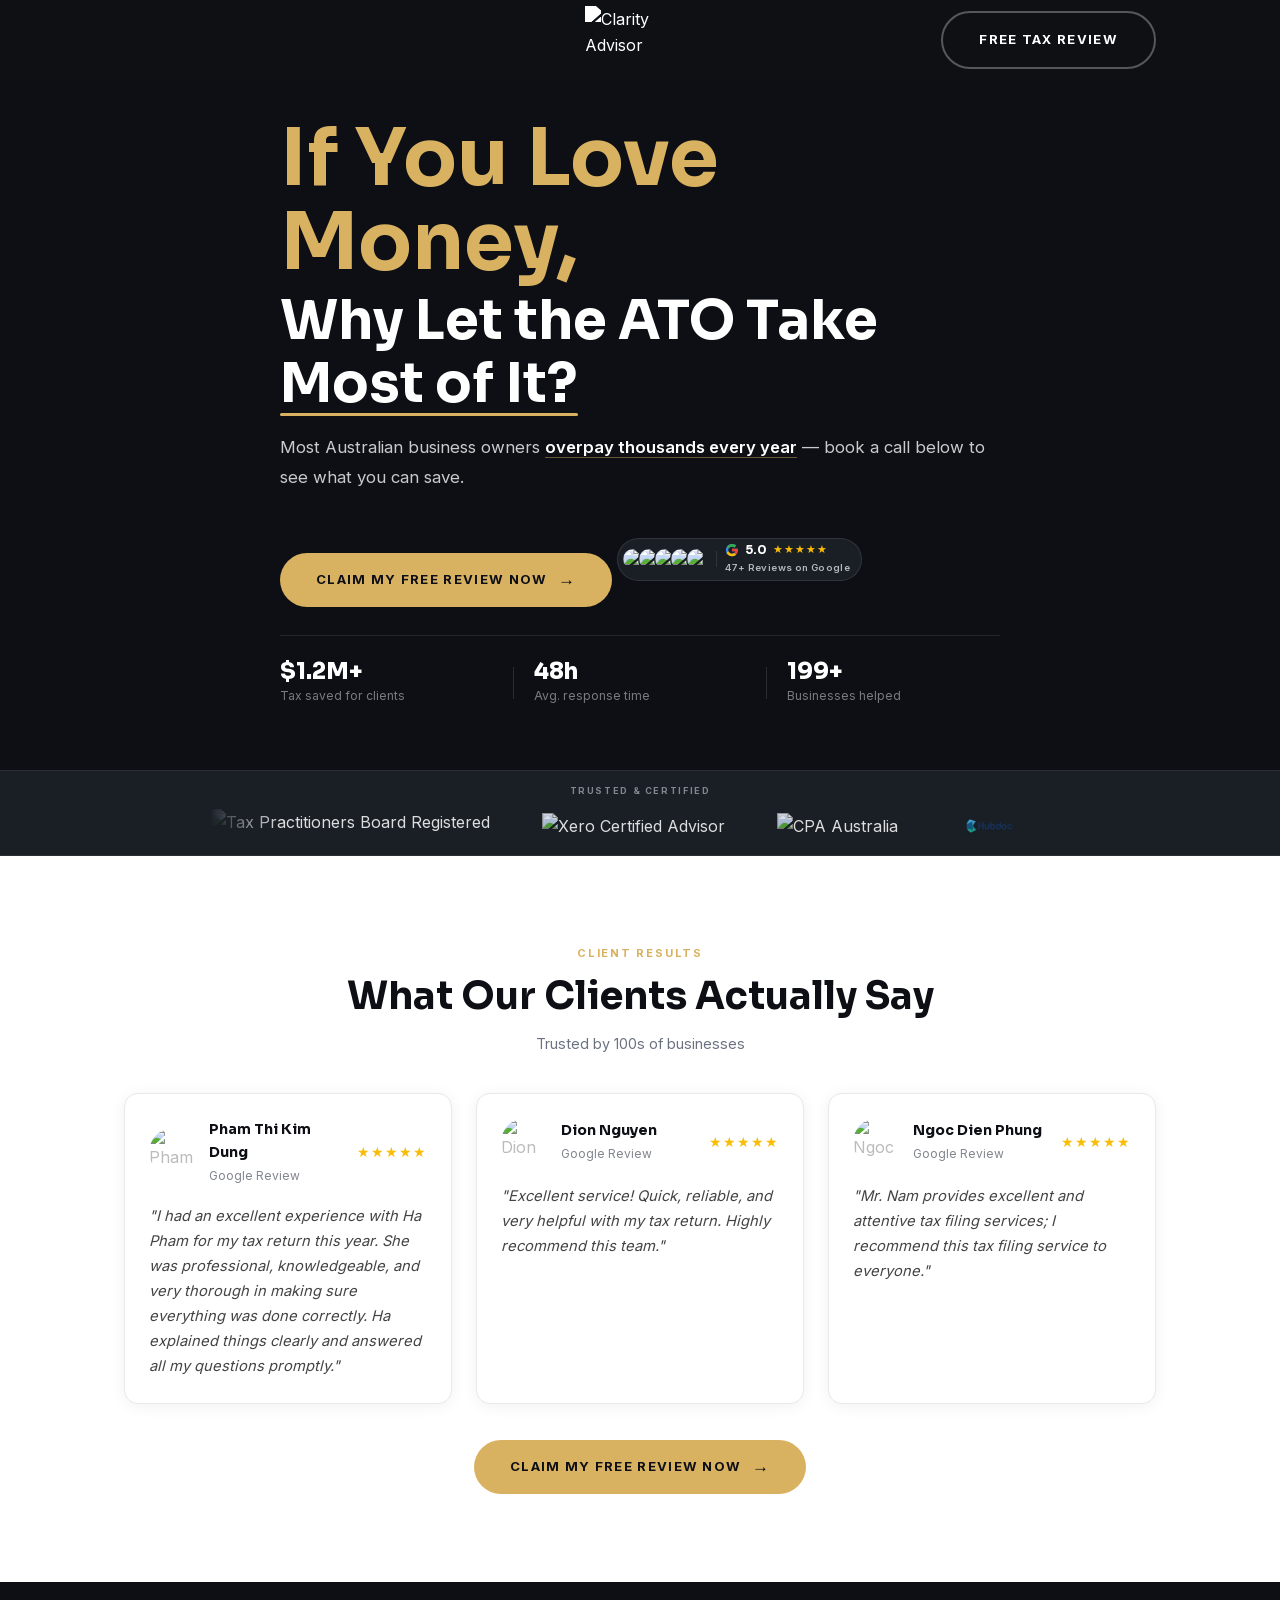
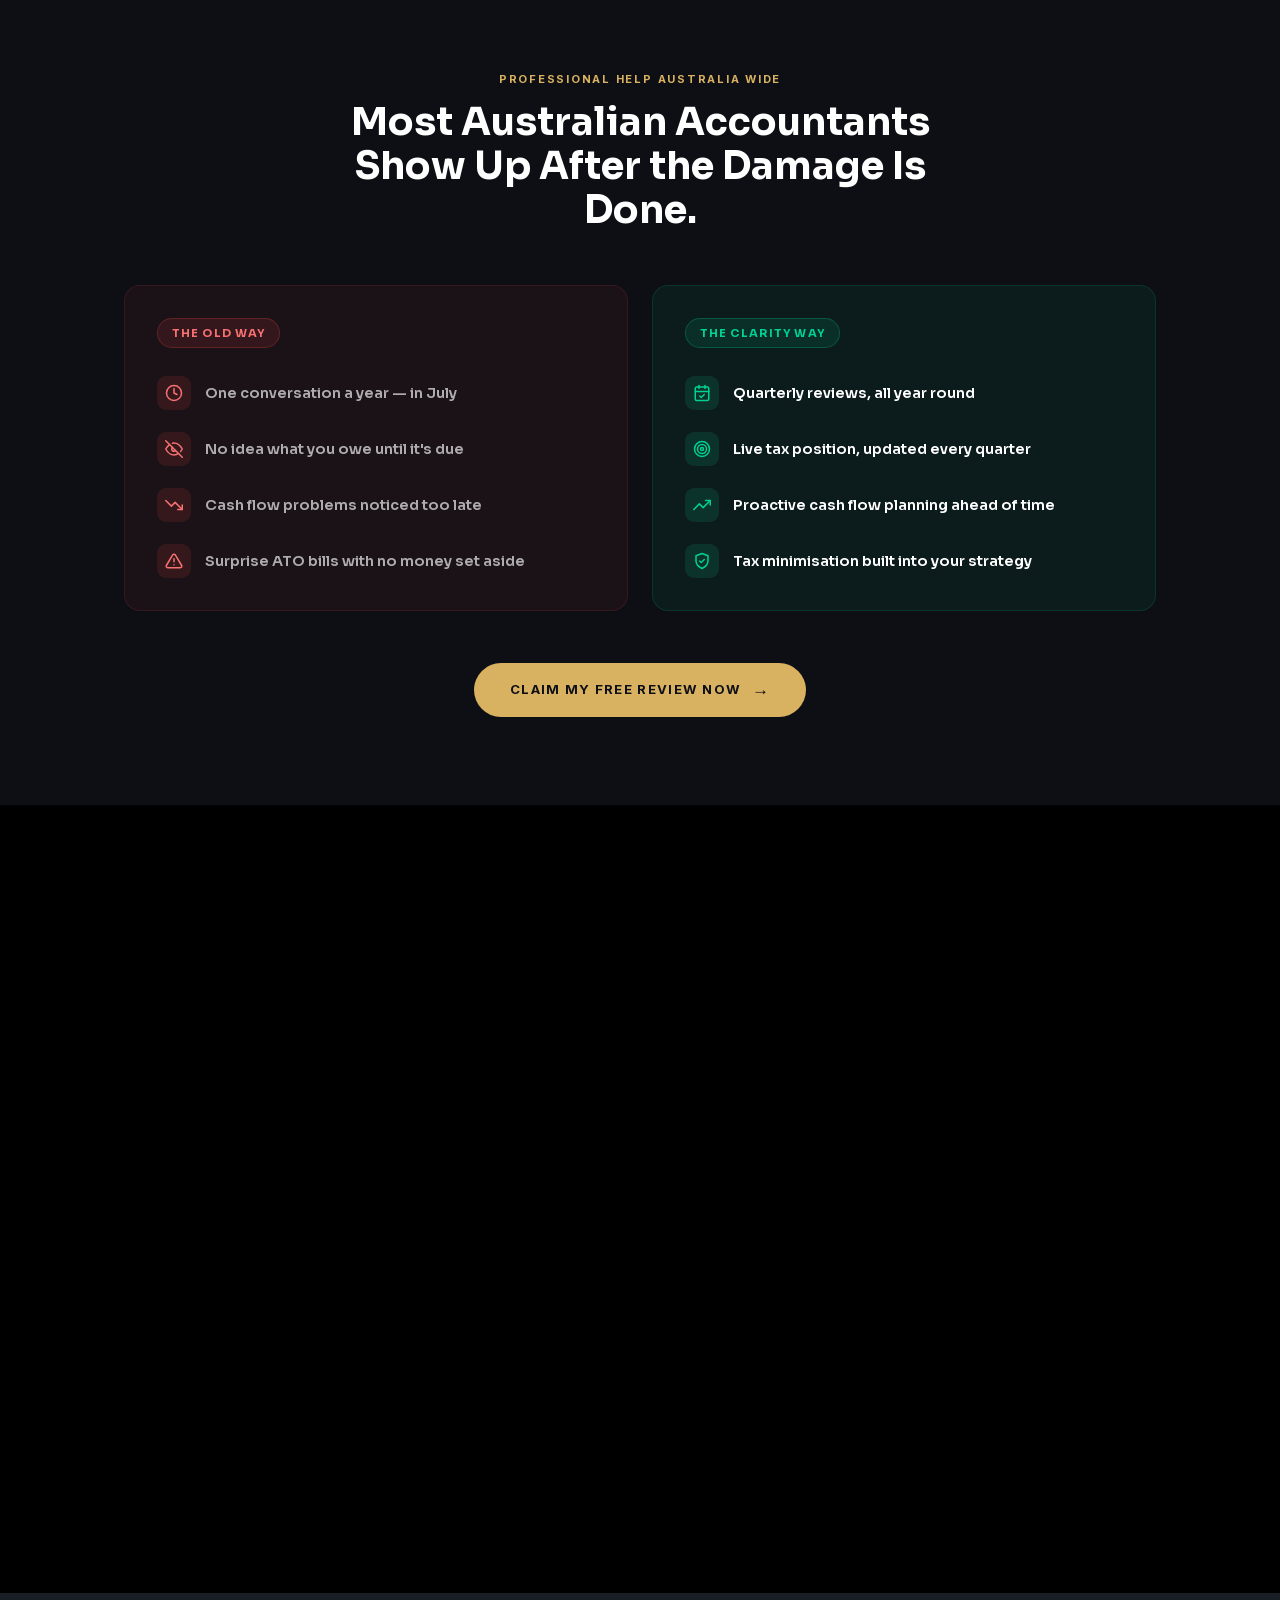
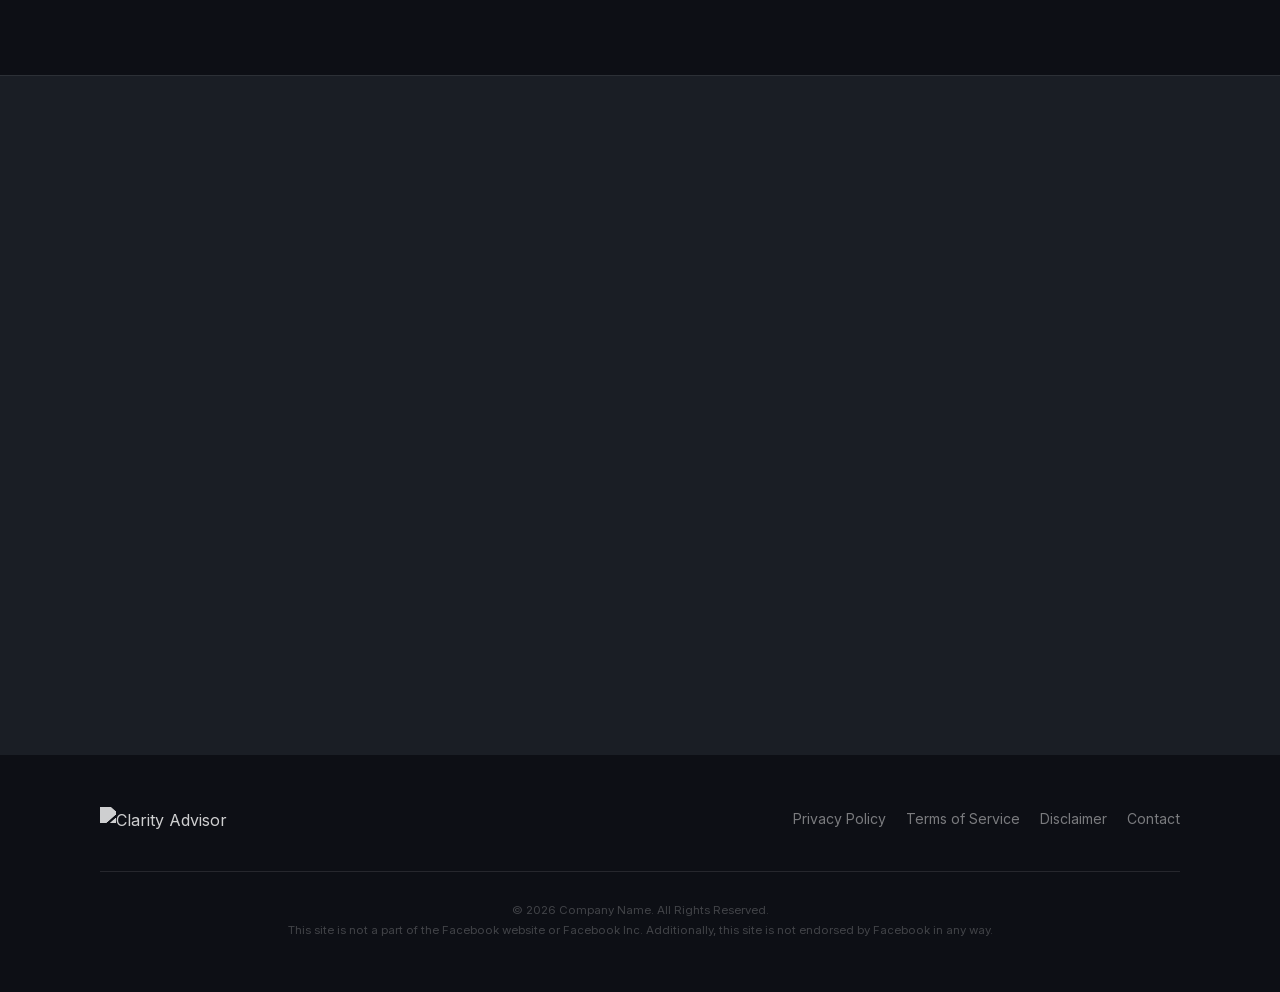
==== commit 54bb118c: "Optimise page speed: self-hosted fonts, critical CSS inline, CSS cleanup - Self-host Sora + Inter wo" ====
--- a/index.html
+++ b/index.html
@@ -54,15 +54,350 @@
   <!-- Preload LCP image (logo) -->
   <link rel="preload" as="image" href="assets/images/logo-upscaled.png" fetchpriority="high" />
 
-  <!-- Google Fonts — non-blocking -->
-  <link rel="preconnect" href="https://fonts.googleapis.com" />
-  <link rel="preconnect" href="https://fonts.gstatic.com" crossorigin />
-  <link rel="preload" as="style" href="https://fonts.googleapis.com/css2?family=Sora:wght@400;600;700;800&family=Inter:wght@400;500;600;700&display=swap" />
-  <link rel="stylesheet" href="https://fonts.googleapis.com/css2?family=Sora:wght@400;600;700;800&family=Inter:wght@400;500;600;700&display=swap" media="print" onload="this.media='all'" />
-  <noscript><link rel="stylesheet" href="https://fonts.googleapis.com/css2?family=Sora:wght@400;600;700;800&family=Inter:wght@400;500;600;700&display=swap" /></noscript>
-
-  <!-- Stylesheet -->
-  <link rel="stylesheet" href="css/style.css" />
+  <!-- Self-hosted fonts — non-blocking -->
+  <link rel="preload" as="style" href="/assets/fonts/fonts.css" />
+  <link rel="stylesheet" href="/assets/fonts/fonts.css" media="print" onload="this.media='all'" />
+  <noscript><link rel="stylesheet" href="/assets/fonts/fonts.css" /></noscript>
+
+  <!-- Critical CSS — inline for zero render-blocking -->
+  <style>
+    /* ============================================================
+       VARIABLES
+       ============================================================ */
+    :root {
+      --col-bg:       #0d0f15;
+      --col-bg-card:  #1a1e25;
+      --col-header:   #0f1115;
+      --col-gold:     #d8b260;
+      --col-gold-soft:#e9d1a0;
+      --col-green:    #00d294;
+      --col-white:    #ffffff;
+      --col-muted:    #82868e;
+      --col-silver:   #b3b8bf;
+      --col-border:   rgba(255,255,255,0.08);
+      --col-border-card: rgba(255,255,255,0.10);
+      --col-coral:    #d8b260;
+      --col-purple:   #d8b260;
+      --col-teal:     #00d294;
+      --col-navy:     #0d0f15;
+      --col-dark:     #0f1115;
+      --col-text:     #ffffff;
+      --col-bg-light: #1a1e25;
+      --col-bg-white: #0d0f15;
+      --font-head: 'Sora', sans-serif;
+      --font-body: 'Inter', sans-serif;
+      --section-py: 88px;
+      --max-w: 1080px;
+      --gutter: 24px;
+    }
+
+    /* ============================================================
+       RESET
+       ============================================================ */
+    *, *::before, *::after { box-sizing: border-box; margin: 0; padding: 0; }
+    html { scroll-behavior: smooth; }
+    body {
+      font-family: var(--font-body);
+      color: var(--col-white);
+      background: var(--col-bg);
+      line-height: 1.65;
+      -webkit-font-smoothing: antialiased;
+    }
+    img, video { max-width: 100%; display: block; }
+    a { text-decoration: none; }
+    ul { list-style: none; }
+
+    /* ============================================================
+       TYPOGRAPHY
+       ============================================================ */
+    h1, h2, h3, h4 {
+      font-family: var(--font-head);
+      line-height: 1.15;
+      color: var(--col-white);
+    }
+    h1 { font-size: clamp(2rem, 4.5vw, 3.4rem); font-weight: 700; }
+    h2 { font-size: clamp(1.5rem, 3vw,  2.6rem); font-weight: 700; }
+    h3 { font-size: clamp(1.2rem, 2.5vw, 1.9rem); font-weight: 700; }
+    h4 { font-size: 1.05rem; font-weight: 700; }
+    p  { color: var(--col-muted); font-size: 1.05rem; line-height: 1.75; }
+
+    /* ============================================================
+       UTILITIES
+       ============================================================ */
+    .container {
+      max-width: var(--max-w);
+      margin-inline: auto;
+      padding-inline: var(--gutter);
+    }
+    .section-pad {
+      padding-block: var(--section-py);
+    }
+    .label {
+      display: block;
+      font-size: 11px;
+      font-weight: 700;
+      letter-spacing: 0.16em;
+      text-transform: uppercase;
+      color: var(--col-gold);
+      margin-bottom: 12px;
+    }
+
+    /* ============================================================
+       BUTTONS
+       ============================================================ */
+    .btn {
+      display: inline-block;
+      padding: 16px 36px;
+      font-family: var(--font-body);
+      font-size: 0.82rem;
+      font-weight: 700;
+      letter-spacing: 0.1em;
+      text-transform: uppercase;
+      border: none;
+      border-radius: 999px;
+      cursor: pointer;
+      transition: opacity 0.2s, transform 0.15s;
+    }
+    .btn:hover { opacity: 0.88; transform: translateY(-1px); }
+    .btn-arr {
+      font-size: 1.3em;
+      line-height: 1;
+      vertical-align: middle;
+      margin-left: 6px;
+      display: inline-block;
+      transition: transform 0.2s ease;
+    }
+    .btn:hover .btn-arr { transform: translateX(3px); }
+    .btn-coral {
+      background: var(--col-gold);
+      color: var(--col-bg);
+      animation: btn-glow-pulse 2s cubic-bezier(0.45, 0, 0.55, 1) infinite;
+    }
+    @keyframes btn-glow-pulse {
+      0%, 100% {
+        box-shadow:
+          0 0  4px  2px rgba(216, 178, 96, 0.14),
+          0 0  9px  4px rgba(216, 178, 96, 0.06);
+      }
+      32% {
+        box-shadow:
+          0 0 12px  6px rgba(216, 178, 96, 0.50),
+          0 0 26px 13px rgba(216, 178, 96, 0.24),
+          0 0 42px 20px rgba(216, 178, 96, 0.09);
+      }
+      68% {
+        box-shadow:
+          0 0  7px  3px rgba(216, 178, 96, 0.22),
+          0 0 16px  7px rgba(216, 178, 96, 0.10);
+      }
+    }
+    .btn-outline {
+      background: transparent;
+      color: var(--col-white);
+      border: 2px solid rgba(255,255,255,0.3);
+    }
+    .btn-outline:hover { border-color: var(--col-gold); color: var(--col-gold); }
+    .cta-block {
+      margin-top: 36px;
+      text-align: center;
+    }
+
+    /* ============================================================
+       HEADER
+       ============================================================ */
+    .site-header {
+      position: sticky;
+      top: 0;
+      z-index: 100;
+      background: rgba(15,17,21,0.92);
+      backdrop-filter: blur(12px);
+      -webkit-backdrop-filter: blur(12px);
+    }
+    .header-inner {
+      max-width: var(--max-w);
+      margin-inline: auto;
+      padding-inline: var(--gutter);
+      height: 80px;
+      display: flex;
+      align-items: center;
+      justify-content: center;
+      gap: 16px;
+      position: relative;
+    }
+    .header-right {
+      position: absolute;
+      right: var(--gutter);
+      display: flex;
+      align-items: center;
+      gap: 18px;
+    }
+    .logo {
+      display: flex;
+      align-items: center;
+      height: 80px;
+      overflow: hidden;
+    }
+    .logo-img {
+      height: 68px;
+      width: auto;
+      filter: brightness(0) invert(1);
+      opacity: 1;
+      transition: opacity 0.2s;
+    }
+    .logo:hover .logo-img { opacity: 0.85; }
+
+    /* ============================================================
+       GOOGLE REVIEWS BADGE
+       ============================================================ */
+    .greviews-badge {
+      display: inline-flex;
+      align-items: center;
+      gap: 0;
+      background: var(--col-bg-card);
+      border: 1px solid var(--col-border-card);
+      border-radius: 100px;
+      padding: 4px 11px 4px 4px;
+      margin-top: 16px;
+      margin-bottom: 0;
+    }
+    .greviews-avatars {
+      display: flex;
+      align-items: center;
+    }
+    .greviews-avatar {
+      width: 22px;
+      height: 22px;
+      border-radius: 50%;
+      border: 1.5px solid var(--col-bg-card);
+      object-fit: cover;
+      margin-left: -6px;
+    }
+    .greviews-avatar:first-child { margin-left: 0; }
+    .greviews-divider {
+      width: 1px;
+      height: 16px;
+      background: var(--col-border-card);
+      margin: 0 8px;
+      flex-shrink: 0;
+    }
+    .greviews-info {
+      display: flex;
+      flex-direction: column;
+      gap: 3px;
+    }
+    .greviews-top {
+      display: flex;
+      align-items: center;
+      gap: 6px;
+      line-height: 1;
+    }
+    .greviews-score {
+      font-family: var(--font-head);
+      font-size: 0.75rem;
+      font-weight: 700;
+      color: var(--col-white);
+    }
+    .greviews-stars {
+      color: #FBBC05;
+      font-size: 0.68rem;
+      letter-spacing: 1px;
+      line-height: 1;
+    }
+    .greviews-sub {
+      font-size: 0.6rem;
+      font-weight: 600;
+      color: var(--col-silver);
+      letter-spacing: 0.04em;
+      white-space: nowrap;
+    }
+
+    /* ============================================================
+       HERO
+       ============================================================ */
+    .hero {
+      background: var(--col-bg);
+      padding-block: 36px 64px;
+    }
+    .hero-grid {
+      display: grid;
+      grid-template-columns: 1fr;
+      max-width: 720px;
+      margin-inline: auto;
+    }
+    .hero-text { text-align: left; }
+    .hero-text h1 { margin-block: 0 18px; }
+    .hero-text p  { font-size: 1.05rem; margin-bottom: 30px; color: rgba(255,255,255,0.78); }
+    .hero-big-line {
+      display: block;
+      font-size: clamp(3rem, 6.5vw, 5rem);
+      line-height: 1.05;
+      margin-bottom: 6px;
+    }
+    .hero-underline {
+      position: relative;
+      white-space: nowrap;
+    }
+    .hero-underline::after {
+      content: '';
+      position: absolute;
+      left: 0;
+      right: 0;
+      bottom: 2px;
+      height: 3px;
+      background: var(--col-gold);
+      border-radius: 2px;
+    }
+    .hero-emphasis {
+      color: var(--col-white);
+      font-weight: 600;
+      border-bottom: 1.5px solid rgba(216,178,96,0.45);
+    }
+    .hero-stats {
+      display: flex;
+      align-items: center;
+      margin-top: 28px;
+      padding-top: 24px;
+      border-top: 1px solid rgba(255,255,255,0.1);
+    }
+    .hero-stat {
+      display: flex;
+      flex-direction: column;
+      gap: 4px;
+      flex: 1;
+    }
+    .hero-stat-val {
+      font-family: var(--font-head);
+      font-size: 1.4rem;
+      font-weight: 800;
+      color: #ffffff;
+      line-height: 1;
+    }
+    .hero-stat-label {
+      font-size: 0.76rem;
+      color: rgba(255,255,255,0.45);
+    }
+    .hero-stat-divider {
+      width: 1px;
+      height: 32px;
+      background: rgba(255,255,255,0.12);
+      margin-inline: 20px;
+      flex-shrink: 0;
+    }
+
+    /* ============================================================
+       RESPONSIVE — MOBILE (hero/header)
+       ============================================================ */
+    @media (max-width: 680px) {
+      :root { --section-py: 60px; }
+      .hero-stat-val     { font-size: 1.2rem; }
+      .hero-stat-divider { margin-inline: 16px; }
+      .header-right .btn { display: none; }
+    }
+  </style>
+
+  <!-- Full stylesheet — deferred -->
+  <link rel="stylesheet" href="css/style.css" media="print" onload="this.media='all'" />
+  <noscript><link rel="stylesheet" href="css/style.css" /></noscript>
 </head>
 <body>
 
--- a/assets/fonts/fonts.css
+++ b/assets/fonts/fonts.css
@@ -0,0 +1,148 @@
+/* ============================================================
+   Self-hosted fonts — Sora + Inter (latin + latin-ext subsets)
+   Generated from Google Fonts v20/v17 woff2 downloads
+   ============================================================ */
+
+/* ── Inter 400 ── */
+@font-face {
+  font-family: 'Inter';
+  font-style: normal;
+  font-weight: 400;
+  font-display: swap;
+  src: url('inter-latin-ext.woff2') format('woff2');
+  unicode-range: U+0100-02BA, U+02BD-02C5, U+02C7-02CC, U+02CE-02D7, U+02DD-02FF, U+0304, U+0308, U+0329, U+1D00-1DBF, U+1E00-1E9F, U+1EF2-1EFF, U+2020, U+20A0-20AB, U+20AD-20C0, U+2113, U+2C60-2C7F, U+A720-A7FF;
+}
+@font-face {
+  font-family: 'Inter';
+  font-style: normal;
+  font-weight: 400;
+  font-display: swap;
+  src: url('inter-400.woff2') format('woff2');
+  unicode-range: U+0000-00FF, U+0131, U+0152-0153, U+02BB-02BC, U+02C6, U+02DA, U+02DC, U+0304, U+0308, U+0329, U+2000-206F, U+20AC, U+2122, U+2191, U+2193, U+2212, U+2215, U+FEFF, U+FFFD;
+}
+
+/* ── Inter 500 ── */
+@font-face {
+  font-family: 'Inter';
+  font-style: normal;
+  font-weight: 500;
+  font-display: swap;
+  src: url('inter-latin-ext.woff2') format('woff2');
+  unicode-range: U+0100-02BA, U+02BD-02C5, U+02C7-02CC, U+02CE-02D7, U+02DD-02FF, U+0304, U+0308, U+0329, U+1D00-1DBF, U+1E00-1E9F, U+1EF2-1EFF, U+2020, U+20A0-20AB, U+20AD-20C0, U+2113, U+2C60-2C7F, U+A720-A7FF;
+}
+@font-face {
+  font-family: 'Inter';
+  font-style: normal;
+  font-weight: 500;
+  font-display: swap;
+  src: url('inter-500.woff2') format('woff2');
+  unicode-range: U+0000-00FF, U+0131, U+0152-0153, U+02BB-02BC, U+02C6, U+02DA, U+02DC, U+0304, U+0308, U+0329, U+2000-206F, U+20AC, U+2122, U+2191, U+2193, U+2212, U+2215, U+FEFF, U+FFFD;
+}
+
+/* ── Inter 600 ── */
+@font-face {
+  font-family: 'Inter';
+  font-style: normal;
+  font-weight: 600;
+  font-display: swap;
+  src: url('inter-latin-ext.woff2') format('woff2');
+  unicode-range: U+0100-02BA, U+02BD-02C5, U+02C7-02CC, U+02CE-02D7, U+02DD-02FF, U+0304, U+0308, U+0329, U+1D00-1DBF, U+1E00-1E9F, U+1EF2-1EFF, U+2020, U+20A0-20AB, U+20AD-20C0, U+2113, U+2C60-2C7F, U+A720-A7FF;
+}
+@font-face {
+  font-family: 'Inter';
+  font-style: normal;
+  font-weight: 600;
+  font-display: swap;
+  src: url('inter-600.woff2') format('woff2');
+  unicode-range: U+0000-00FF, U+0131, U+0152-0153, U+02BB-02BC, U+02C6, U+02DA, U+02DC, U+0304, U+0308, U+0329, U+2000-206F, U+20AC, U+2122, U+2191, U+2193, U+2212, U+2215, U+FEFF, U+FFFD;
+}
+
+/* ── Inter 700 ── */
+@font-face {
+  font-family: 'Inter';
+  font-style: normal;
+  font-weight: 700;
+  font-display: swap;
+  src: url('inter-latin-ext.woff2') format('woff2');
+  unicode-range: U+0100-02BA, U+02BD-02C5, U+02C7-02CC, U+02CE-02D7, U+02DD-02FF, U+0304, U+0308, U+0329, U+1D00-1DBF, U+1E00-1E9F, U+1EF2-1EFF, U+2020, U+20A0-20AB, U+20AD-20C0, U+2113, U+2C60-2C7F, U+A720-A7FF;
+}
+@font-face {
+  font-family: 'Inter';
+  font-style: normal;
+  font-weight: 700;
+  font-display: swap;
+  src: url('inter-700.woff2') format('woff2');
+  unicode-range: U+0000-00FF, U+0131, U+0152-0153, U+02BB-02BC, U+02C6, U+02DA, U+02DC, U+0304, U+0308, U+0329, U+2000-206F, U+20AC, U+2122, U+2191, U+2193, U+2212, U+2215, U+FEFF, U+FFFD;
+}
+
+/* ── Sora 400 ── */
+@font-face {
+  font-family: 'Sora';
+  font-style: normal;
+  font-weight: 400;
+  font-display: swap;
+  src: url('sora-latin-ext.woff2') format('woff2');
+  unicode-range: U+0100-02BA, U+02BD-02C5, U+02C7-02CC, U+02CE-02D7, U+02DD-02FF, U+0304, U+0308, U+0329, U+1D00-1DBF, U+1E00-1E9F, U+1EF2-1EFF, U+2020, U+20A0-20AB, U+20AD-20C0, U+2113, U+2C60-2C7F, U+A720-A7FF;
+}
+@font-face {
+  font-family: 'Sora';
+  font-style: normal;
+  font-weight: 400;
+  font-display: swap;
+  src: url('sora-400.woff2') format('woff2');
+  unicode-range: U+0000-00FF, U+0131, U+0152-0153, U+02BB-02BC, U+02C6, U+02DA, U+02DC, U+0304, U+0308, U+0329, U+2000-206F, U+20AC, U+2122, U+2191, U+2193, U+2212, U+2215, U+FEFF, U+FFFD;
+}
+
+/* ── Sora 600 ── */
+@font-face {
+  font-family: 'Sora';
+  font-style: normal;
+  font-weight: 600;
+  font-display: swap;
+  src: url('sora-latin-ext.woff2') format('woff2');
+  unicode-range: U+0100-02BA, U+02BD-02C5, U+02C7-02CC, U+02CE-02D7, U+02DD-02FF, U+0304, U+0308, U+0329, U+1D00-1DBF, U+1E00-1E9F, U+1EF2-1EFF, U+2020, U+20A0-20AB, U+20AD-20C0, U+2113, U+2C60-2C7F, U+A720-A7FF;
+}
+@font-face {
+  font-family: 'Sora';
+  font-style: normal;
+  font-weight: 600;
+  font-display: swap;
+  src: url('sora-600.woff2') format('woff2');
+  unicode-range: U+0000-00FF, U+0131, U+0152-0153, U+02BB-02BC, U+02C6, U+02DA, U+02DC, U+0304, U+0308, U+0329, U+2000-206F, U+20AC, U+2122, U+2191, U+2193, U+2212, U+2215, U+FEFF, U+FFFD;
+}
+
+/* ── Sora 700 ── */
+@font-face {
+  font-family: 'Sora';
+  font-style: normal;
+  font-weight: 700;
+  font-display: swap;
+  src: url('sora-latin-ext.woff2') format('woff2');
+  unicode-range: U+0100-02BA, U+02BD-02C5, U+02C7-02CC, U+02CE-02D7, U+02DD-02FF, U+0304, U+0308, U+0329, U+1D00-1DBF, U+1E00-1E9F, U+1EF2-1EFF, U+2020, U+20A0-20AB, U+20AD-20C0, U+2113, U+2C60-2C7F, U+A720-A7FF;
+}
+@font-face {
+  font-family: 'Sora';
+  font-style: normal;
+  font-weight: 700;
+  font-display: swap;
+  src: url('sora-700.woff2') format('woff2');
+  unicode-range: U+0000-00FF, U+0131, U+0152-0153, U+02BB-02BC, U+02C6, U+02DA, U+02DC, U+0304, U+0308, U+0329, U+2000-206F, U+20AC, U+2122, U+2191, U+2193, U+2212, U+2215, U+FEFF, U+FFFD;
+}
+
+/* ── Sora 800 ── */
+@font-face {
+  font-family: 'Sora';
+  font-style: normal;
+  font-weight: 800;
+  font-display: swap;
+  src: url('sora-latin-ext.woff2') format('woff2');
+  unicode-range: U+0100-02BA, U+02BD-02C5, U+02C7-02CC, U+02CE-02D7, U+02DD-02FF, U+0304, U+0308, U+0329, U+1D00-1DBF, U+1E00-1E9F, U+1EF2-1EFF, U+2020, U+20A0-20AB, U+20AD-20C0, U+2113, U+2C60-2C7F, U+A720-A7FF;
+}
+@font-face {
+  font-family: 'Sora';
+  font-style: normal;
+  font-weight: 800;
+  font-display: swap;
+  src: url('sora-800.woff2') format('woff2');
+  unicode-range: U+0000-00FF, U+0131, U+0152-0153, U+02BB-02BC, U+02C6, U+02DA, U+02DC, U+0304, U+0308, U+0329, U+2000-206F, U+20AC, U+2122, U+2191, U+2193, U+2212, U+2215, U+FEFF, U+FFFD;
+}
--- a/assets/fonts/fonts.css
+++ b/assets/fonts/fonts.css
@@ -0,0 +1,148 @@
+/* ============================================================
+   Self-hosted fonts — Sora + Inter (latin + latin-ext subsets)
+   Generated from Google Fonts v20/v17 woff2 downloads
+   ============================================================ */
+
+/* ── Inter 400 ── */
+@font-face {
+  font-family: 'Inter';
+  font-style: normal;
+  font-weight: 400;
+  font-display: swap;
+  src: url('inter-latin-ext.woff2') format('woff2');
+  unicode-range: U+0100-02BA, U+02BD-02C5, U+02C7-02CC, U+02CE-02D7, U+02DD-02FF, U+0304, U+0308, U+0329, U+1D00-1DBF, U+1E00-1E9F, U+1EF2-1EFF, U+2020, U+20A0-20AB, U+20AD-20C0, U+2113, U+2C60-2C7F, U+A720-A7FF;
+}
+@font-face {
+  font-family: 'Inter';
+  font-style: normal;
+  font-weight: 400;
+  font-display: swap;
+  src: url('inter-400.woff2') format('woff2');
+  unicode-range: U+0000-00FF, U+0131, U+0152-0153, U+02BB-02BC, U+02C6, U+02DA, U+02DC, U+0304, U+0308, U+0329, U+2000-206F, U+20AC, U+2122, U+2191, U+2193, U+2212, U+2215, U+FEFF, U+FFFD;
+}
+
+/* ── Inter 500 ── */
+@font-face {
+  font-family: 'Inter';
+  font-style: normal;
+  font-weight: 500;
+  font-display: swap;
+  src: url('inter-latin-ext.woff2') format('woff2');
+  unicode-range: U+0100-02BA, U+02BD-02C5, U+02C7-02CC, U+02CE-02D7, U+02DD-02FF, U+0304, U+0308, U+0329, U+1D00-1DBF, U+1E00-1E9F, U+1EF2-1EFF, U+2020, U+20A0-20AB, U+20AD-20C0, U+2113, U+2C60-2C7F, U+A720-A7FF;
+}
+@font-face {
+  font-family: 'Inter';
+  font-style: normal;
+  font-weight: 500;
+  font-display: swap;
+  src: url('inter-500.woff2') format('woff2');
+  unicode-range: U+0000-00FF, U+0131, U+0152-0153, U+02BB-02BC, U+02C6, U+02DA, U+02DC, U+0304, U+0308, U+0329, U+2000-206F, U+20AC, U+2122, U+2191, U+2193, U+2212, U+2215, U+FEFF, U+FFFD;
+}
+
+/* ── Inter 600 ── */
+@font-face {
+  font-family: 'Inter';
+  font-style: normal;
+  font-weight: 600;
+  font-display: swap;
+  src: url('inter-latin-ext.woff2') format('woff2');
+  unicode-range: U+0100-02BA, U+02BD-02C5, U+02C7-02CC, U+02CE-02D7, U+02DD-02FF, U+0304, U+0308, U+0329, U+1D00-1DBF, U+1E00-1E9F, U+1EF2-1EFF, U+2020, U+20A0-20AB, U+20AD-20C0, U+2113, U+2C60-2C7F, U+A720-A7FF;
+}
+@font-face {
+  font-family: 'Inter';
+  font-style: normal;
+  font-weight: 600;
+  font-display: swap;
+  src: url('inter-600.woff2') format('woff2');
+  unicode-range: U+0000-00FF, U+0131, U+0152-0153, U+02BB-02BC, U+02C6, U+02DA, U+02DC, U+0304, U+0308, U+0329, U+2000-206F, U+20AC, U+2122, U+2191, U+2193, U+2212, U+2215, U+FEFF, U+FFFD;
+}
+
+/* ── Inter 700 ── */
+@font-face {
+  font-family: 'Inter';
+  font-style: normal;
+  font-weight: 700;
+  font-display: swap;
+  src: url('inter-latin-ext.woff2') format('woff2');
+  unicode-range: U+0100-02BA, U+02BD-02C5, U+02C7-02CC, U+02CE-02D7, U+02DD-02FF, U+0304, U+0308, U+0329, U+1D00-1DBF, U+1E00-1E9F, U+1EF2-1EFF, U+2020, U+20A0-20AB, U+20AD-20C0, U+2113, U+2C60-2C7F, U+A720-A7FF;
+}
+@font-face {
+  font-family: 'Inter';
+  font-style: normal;
+  font-weight: 700;
+  font-display: swap;
+  src: url('inter-700.woff2') format('woff2');
+  unicode-range: U+0000-00FF, U+0131, U+0152-0153, U+02BB-02BC, U+02C6, U+02DA, U+02DC, U+0304, U+0308, U+0329, U+2000-206F, U+20AC, U+2122, U+2191, U+2193, U+2212, U+2215, U+FEFF, U+FFFD;
+}
+
+/* ── Sora 400 ── */
+@font-face {
+  font-family: 'Sora';
+  font-style: normal;
+  font-weight: 400;
+  font-display: swap;
+  src: url('sora-latin-ext.woff2') format('woff2');
+  unicode-range: U+0100-02BA, U+02BD-02C5, U+02C7-02CC, U+02CE-02D7, U+02DD-02FF, U+0304, U+0308, U+0329, U+1D00-1DBF, U+1E00-1E9F, U+1EF2-1EFF, U+2020, U+20A0-20AB, U+20AD-20C0, U+2113, U+2C60-2C7F, U+A720-A7FF;
+}
+@font-face {
+  font-family: 'Sora';
+  font-style: normal;
+  font-weight: 400;
+  font-display: swap;
+  src: url('sora-400.woff2') format('woff2');
+  unicode-range: U+0000-00FF, U+0131, U+0152-0153, U+02BB-02BC, U+02C6, U+02DA, U+02DC, U+0304, U+0308, U+0329, U+2000-206F, U+20AC, U+2122, U+2191, U+2193, U+2212, U+2215, U+FEFF, U+FFFD;
+}
+
+/* ── Sora 600 ── */
+@font-face {
+  font-family: 'Sora';
+  font-style: normal;
+  font-weight: 600;
+  font-display: swap;
+  src: url('sora-latin-ext.woff2') format('woff2');
+  unicode-range: U+0100-02BA, U+02BD-02C5, U+02C7-02CC, U+02CE-02D7, U+02DD-02FF, U+0304, U+0308, U+0329, U+1D00-1DBF, U+1E00-1E9F, U+1EF2-1EFF, U+2020, U+20A0-20AB, U+20AD-20C0, U+2113, U+2C60-2C7F, U+A720-A7FF;
+}
+@font-face {
+  font-family: 'Sora';
+  font-style: normal;
+  font-weight: 600;
+  font-display: swap;
+  src: url('sora-600.woff2') format('woff2');
+  unicode-range: U+0000-00FF, U+0131, U+0152-0153, U+02BB-02BC, U+02C6, U+02DA, U+02DC, U+0304, U+0308, U+0329, U+2000-206F, U+20AC, U+2122, U+2191, U+2193, U+2212, U+2215, U+FEFF, U+FFFD;
+}
+
+/* ── Sora 700 ── */
+@font-face {
+  font-family: 'Sora';
+  font-style: normal;
+  font-weight: 700;
+  font-display: swap;
+  src: url('sora-latin-ext.woff2') format('woff2');
+  unicode-range: U+0100-02BA, U+02BD-02C5, U+02C7-02CC, U+02CE-02D7, U+02DD-02FF, U+0304, U+0308, U+0329, U+1D00-1DBF, U+1E00-1E9F, U+1EF2-1EFF, U+2020, U+20A0-20AB, U+20AD-20C0, U+2113, U+2C60-2C7F, U+A720-A7FF;
+}
+@font-face {
+  font-family: 'Sora';
+  font-style: normal;
+  font-weight: 700;
+  font-display: swap;
+  src: url('sora-700.woff2') format('woff2');
+  unicode-range: U+0000-00FF, U+0131, U+0152-0153, U+02BB-02BC, U+02C6, U+02DA, U+02DC, U+0304, U+0308, U+0329, U+2000-206F, U+20AC, U+2122, U+2191, U+2193, U+2212, U+2215, U+FEFF, U+FFFD;
+}
+
+/* ── Sora 800 ── */
+@font-face {
+  font-family: 'Sora';
+  font-style: normal;
+  font-weight: 800;
+  font-display: swap;
+  src: url('sora-latin-ext.woff2') format('woff2');
+  unicode-range: U+0100-02BA, U+02BD-02C5, U+02C7-02CC, U+02CE-02D7, U+02DD-02FF, U+0304, U+0308, U+0329, U+1D00-1DBF, U+1E00-1E9F, U+1EF2-1EFF, U+2020, U+20A0-20AB, U+20AD-20C0, U+2113, U+2C60-2C7F, U+A720-A7FF;
+}
+@font-face {
+  font-family: 'Sora';
+  font-style: normal;
+  font-weight: 800;
+  font-display: swap;
+  src: url('sora-800.woff2') format('woff2');
+  unicode-range: U+0000-00FF, U+0131, U+0152-0153, U+02BB-02BC, U+02C6, U+02DA, U+02DC, U+0304, U+0308, U+0329, U+2000-206F, U+20AC, U+2122, U+2191, U+2193, U+2212, U+2215, U+FEFF, U+FFFD;
+}
--- a/assets/fonts/fonts.css
+++ b/assets/fonts/fonts.css
@@ -0,0 +1,148 @@
+/* ============================================================
+   Self-hosted fonts — Sora + Inter (latin + latin-ext subsets)
+   Generated from Google Fonts v20/v17 woff2 downloads
+   ============================================================ */
+
+/* ── Inter 400 ── */
+@font-face {
+  font-family: 'Inter';
+  font-style: normal;
+  font-weight: 400;
+  font-display: swap;
+  src: url('inter-latin-ext.woff2') format('woff2');
+  unicode-range: U+0100-02BA, U+02BD-02C5, U+02C7-02CC, U+02CE-02D7, U+02DD-02FF, U+0304, U+0308, U+0329, U+1D00-1DBF, U+1E00-1E9F, U+1EF2-1EFF, U+2020, U+20A0-20AB, U+20AD-20C0, U+2113, U+2C60-2C7F, U+A720-A7FF;
+}
+@font-face {
+  font-family: 'Inter';
+  font-style: normal;
+  font-weight: 400;
+  font-display: swap;
+  src: url('inter-400.woff2') format('woff2');
+  unicode-range: U+0000-00FF, U+0131, U+0152-0153, U+02BB-02BC, U+02C6, U+02DA, U+02DC, U+0304, U+0308, U+0329, U+2000-206F, U+20AC, U+2122, U+2191, U+2193, U+2212, U+2215, U+FEFF, U+FFFD;
+}
+
+/* ── Inter 500 ── */
+@font-face {
+  font-family: 'Inter';
+  font-style: normal;
+  font-weight: 500;
+  font-display: swap;
+  src: url('inter-latin-ext.woff2') format('woff2');
+  unicode-range: U+0100-02BA, U+02BD-02C5, U+02C7-02CC, U+02CE-02D7, U+02DD-02FF, U+0304, U+0308, U+0329, U+1D00-1DBF, U+1E00-1E9F, U+1EF2-1EFF, U+2020, U+20A0-20AB, U+20AD-20C0, U+2113, U+2C60-2C7F, U+A720-A7FF;
+}
+@font-face {
+  font-family: 'Inter';
+  font-style: normal;
+  font-weight: 500;
+  font-display: swap;
+  src: url('inter-500.woff2') format('woff2');
+  unicode-range: U+0000-00FF, U+0131, U+0152-0153, U+02BB-02BC, U+02C6, U+02DA, U+02DC, U+0304, U+0308, U+0329, U+2000-206F, U+20AC, U+2122, U+2191, U+2193, U+2212, U+2215, U+FEFF, U+FFFD;
+}
+
+/* ── Inter 600 ── */
+@font-face {
+  font-family: 'Inter';
+  font-style: normal;
+  font-weight: 600;
+  font-display: swap;
+  src: url('inter-latin-ext.woff2') format('woff2');
+  unicode-range: U+0100-02BA, U+02BD-02C5, U+02C7-02CC, U+02CE-02D7, U+02DD-02FF, U+0304, U+0308, U+0329, U+1D00-1DBF, U+1E00-1E9F, U+1EF2-1EFF, U+2020, U+20A0-20AB, U+20AD-20C0, U+2113, U+2C60-2C7F, U+A720-A7FF;
+}
+@font-face {
+  font-family: 'Inter';
+  font-style: normal;
+  font-weight: 600;
+  font-display: swap;
+  src: url('inter-600.woff2') format('woff2');
+  unicode-range: U+0000-00FF, U+0131, U+0152-0153, U+02BB-02BC, U+02C6, U+02DA, U+02DC, U+0304, U+0308, U+0329, U+2000-206F, U+20AC, U+2122, U+2191, U+2193, U+2212, U+2215, U+FEFF, U+FFFD;
+}
+
+/* ── Inter 700 ── */
+@font-face {
+  font-family: 'Inter';
+  font-style: normal;
+  font-weight: 700;
+  font-display: swap;
+  src: url('inter-latin-ext.woff2') format('woff2');
+  unicode-range: U+0100-02BA, U+02BD-02C5, U+02C7-02CC, U+02CE-02D7, U+02DD-02FF, U+0304, U+0308, U+0329, U+1D00-1DBF, U+1E00-1E9F, U+1EF2-1EFF, U+2020, U+20A0-20AB, U+20AD-20C0, U+2113, U+2C60-2C7F, U+A720-A7FF;
+}
+@font-face {
+  font-family: 'Inter';
+  font-style: normal;
+  font-weight: 700;
+  font-display: swap;
+  src: url('inter-700.woff2') format('woff2');
+  unicode-range: U+0000-00FF, U+0131, U+0152-0153, U+02BB-02BC, U+02C6, U+02DA, U+02DC, U+0304, U+0308, U+0329, U+2000-206F, U+20AC, U+2122, U+2191, U+2193, U+2212, U+2215, U+FEFF, U+FFFD;
+}
+
+/* ── Sora 400 ── */
+@font-face {
+  font-family: 'Sora';
+  font-style: normal;
+  font-weight: 400;
+  font-display: swap;
+  src: url('sora-latin-ext.woff2') format('woff2');
+  unicode-range: U+0100-02BA, U+02BD-02C5, U+02C7-02CC, U+02CE-02D7, U+02DD-02FF, U+0304, U+0308, U+0329, U+1D00-1DBF, U+1E00-1E9F, U+1EF2-1EFF, U+2020, U+20A0-20AB, U+20AD-20C0, U+2113, U+2C60-2C7F, U+A720-A7FF;
+}
+@font-face {
+  font-family: 'Sora';
+  font-style: normal;
+  font-weight: 400;
+  font-display: swap;
+  src: url('sora-400.woff2') format('woff2');
+  unicode-range: U+0000-00FF, U+0131, U+0152-0153, U+02BB-02BC, U+02C6, U+02DA, U+02DC, U+0304, U+0308, U+0329, U+2000-206F, U+20AC, U+2122, U+2191, U+2193, U+2212, U+2215, U+FEFF, U+FFFD;
+}
+
+/* ── Sora 600 ── */
+@font-face {
+  font-family: 'Sora';
+  font-style: normal;
+  font-weight: 600;
+  font-display: swap;
+  src: url('sora-latin-ext.woff2') format('woff2');
+  unicode-range: U+0100-02BA, U+02BD-02C5, U+02C7-02CC, U+02CE-02D7, U+02DD-02FF, U+0304, U+0308, U+0329, U+1D00-1DBF, U+1E00-1E9F, U+1EF2-1EFF, U+2020, U+20A0-20AB, U+20AD-20C0, U+2113, U+2C60-2C7F, U+A720-A7FF;
+}
+@font-face {
+  font-family: 'Sora';
+  font-style: normal;
+  font-weight: 600;
+  font-display: swap;
+  src: url('sora-600.woff2') format('woff2');
+  unicode-range: U+0000-00FF, U+0131, U+0152-0153, U+02BB-02BC, U+02C6, U+02DA, U+02DC, U+0304, U+0308, U+0329, U+2000-206F, U+20AC, U+2122, U+2191, U+2193, U+2212, U+2215, U+FEFF, U+FFFD;
+}
+
+/* ── Sora 700 ── */
+@font-face {
+  font-family: 'Sora';
+  font-style: normal;
+  font-weight: 700;
+  font-display: swap;
+  src: url('sora-latin-ext.woff2') format('woff2');
+  unicode-range: U+0100-02BA, U+02BD-02C5, U+02C7-02CC, U+02CE-02D7, U+02DD-02FF, U+0304, U+0308, U+0329, U+1D00-1DBF, U+1E00-1E9F, U+1EF2-1EFF, U+2020, U+20A0-20AB, U+20AD-20C0, U+2113, U+2C60-2C7F, U+A720-A7FF;
+}
+@font-face {
+  font-family: 'Sora';
+  font-style: normal;
+  font-weight: 700;
+  font-display: swap;
+  src: url('sora-700.woff2') format('woff2');
+  unicode-range: U+0000-00FF, U+0131, U+0152-0153, U+02BB-02BC, U+02C6, U+02DA, U+02DC, U+0304, U+0308, U+0329, U+2000-206F, U+20AC, U+2122, U+2191, U+2193, U+2212, U+2215, U+FEFF, U+FFFD;
+}
+
+/* ── Sora 800 ── */
+@font-face {
+  font-family: 'Sora';
+  font-style: normal;
+  font-weight: 800;
+  font-display: swap;
+  src: url('sora-latin-ext.woff2') format('woff2');
+  unicode-range: U+0100-02BA, U+02BD-02C5, U+02C7-02CC, U+02CE-02D7, U+02DD-02FF, U+0304, U+0308, U+0329, U+1D00-1DBF, U+1E00-1E9F, U+1EF2-1EFF, U+2020, U+20A0-20AB, U+20AD-20C0, U+2113, U+2C60-2C7F, U+A720-A7FF;
+}
+@font-face {
+  font-family: 'Sora';
+  font-style: normal;
+  font-weight: 800;
+  font-display: swap;
+  src: url('sora-800.woff2') format('woff2');
+  unicode-range: U+0000-00FF, U+0131, U+0152-0153, U+02BB-02BC, U+02C6, U+02DA, U+02DC, U+0304, U+0308, U+0329, U+2000-206F, U+20AC, U+2122, U+2191, U+2193, U+2212, U+2215, U+FEFF, U+FFFD;
+}
--- a/css/style.css
+++ b/css/style.css
@@ -76,20 +76,6 @@
   text-transform: uppercase;
   color: var(--col-gold);
   margin-bottom: 12px;
-}
-
-/* Divider band — "SOCIAL PROOF #N" */
-.band {
-  background: var(--col-bg-card);
-  color: var(--col-silver);
-  text-align: center;
-  padding: 14px var(--gutter);
-  font-size: 11px;
-  font-weight: 700;
-  letter-spacing: 0.16em;
-  text-transform: uppercase;
-  border-top: 1px solid var(--col-border);
-  border-bottom: 1px solid var(--col-border);
 }
 
 /* Section headings */
@@ -158,8 +144,6 @@
       0 0 16px  7px rgba(216, 178, 96, 0.10);
   }
 }
-.btn-purple { background: var(--col-gold);   color: var(--col-bg); }
-.btn-teal   { background: var(--col-green);  color: var(--col-bg); }
 .btn-outline {
   background: transparent;
   color: var(--col-white);
@@ -167,48 +151,11 @@
 }
 .btn-outline:hover { border-color: var(--col-gold); color: var(--col-gold); }
 
-.btn-center { display: block; width: fit-content; margin-inline: auto; }
-
-/* FUD text below CTA */
-.fud {
-  display: block;
-  margin-top: 10px;
-  font-size: 0.7rem;
-  font-weight: 600;
-  letter-spacing: 0.1em;
-  text-transform: uppercase;
-  color: var(--col-silver);
-}
-
 /* CTA wrapper for centred buttons + fud */
 .cta-block {
   margin-top: 36px;
   text-align: center;
 }
-
-/* ============================================================
-   PLACEHOLDER BOXES  (swap out for real images/video)
-   ============================================================ */
-.placeholder {
-  background: var(--col-bg-card);
-  border: 2px dashed rgba(255,255,255,0.12);
-  border-radius: 10px;
-  display: flex;
-  flex-direction: column;
-  align-items: center;
-  justify-content: center;
-  gap: 10px;
-  padding: 28px;
-  color: var(--col-silver);
-  font-size: 0.875rem;
-  font-weight: 600;
-  text-align: center;
-}
-.placeholder svg { opacity: 0.35; }
-.ph-hero   { min-height: 400px; }
-.ph-medium { min-height: 300px; }
-.ph-card   { min-height: 220px; }
-.ph-step   { min-height: 100px; }
 
 /* ============================================================
    HEADER
@@ -256,16 +203,6 @@
   transition: opacity 0.2s;
 }
 .logo:hover .logo-img { opacity: 0.85; }
-
-.header-phone {
-  display: flex;
-  align-items: center;
-  gap: 8px;
-  font-weight: 700;
-  font-size: 0.92rem;
-  color: var(--col-gold);
-  white-space: nowrap;
-}
 
 /* ============================================================
    GOOGLE REVIEWS BADGE
@@ -422,59 +359,6 @@
   flex-shrink: 0;
 }
 
-.hero-img-wrap {
-  border-radius: 16px 16px 0 0;
-  overflow: hidden;
-  position: relative;
-  height: calc(100vh - 107px);
-  box-shadow: 0 32px 80px rgba(0,0,0,0.45);
-}
-.hero-img {
-  width: 100%;
-  height: 100%;
-  object-fit: cover;
-  object-position: center top;
-  display: block;
-}
-
-/* Stats strip — below social proof */
-.stats-strip {
-  background: var(--col-bg-card);
-  border-top: 1px solid var(--col-border);
-  border-bottom: 1px solid var(--col-border);
-  padding-block: 32px;
-}
-.stats-row {
-  display: flex;
-  align-items: center;
-  justify-content: center;
-  gap: 0;
-}
-.stats-col {
-  display: flex;
-  flex-direction: column;
-  align-items: center;
-  gap: 5px;
-  flex: 1;
-}
-.stats-val {
-  font-family: var(--font-head);
-  font-size: 2rem;
-  font-weight: 800;
-  color: #ffffff;
-  line-height: 1;
-}
-.stats-label {
-  font-size: 0.8rem;
-  color: rgba(255,255,255,0.45);
-}
-.stats-divider {
-  width: 1px;
-  height: 40px;
-  background: rgba(255,255,255,0.1);
-  flex-shrink: 0;
-}
-
 /* ============================================================
    CREDENTIALS STRIP — auto-scrolling carousel
    ============================================================ */
@@ -510,6 +394,7 @@
   gap: 52px;
   width: max-content;
   animation: cred-scroll 24s linear infinite;
+  will-change: transform;
 }
 
 .credentials-marquee:hover .credentials-track {
@@ -540,6 +425,8 @@
 .proof-section {
   background: #ffffff;
   padding-block: var(--section-py);
+  content-visibility: auto;
+  contain-intrinsic-size: 0 600px;
 }
 
 .proof-section .label { color: var(--col-gold); }
@@ -655,35 +542,6 @@
   flex-shrink: 0;
 }
 
-/* Image placeholder */
-.testi-img-ph {
-  background: #f4f4f8;
-  border: 1.5px dashed #d0d0d8;
-  border-radius: 8px;
-  min-height: 140px;
-  display: flex;
-  flex-direction: column;
-  align-items: center;
-  justify-content: center;
-  gap: 8px;
-  color: #bbb;
-  font-size: 0.75rem;
-  font-weight: 600;
-  overflow: hidden;
-}
-.testi-img-ph img {
-  width: 100%;
-  height: 100%;
-  object-fit: cover;
-  display: block;
-  border-radius: 8px;
-}
-.testi-img-ph:has(img) {
-  background: none;
-  border: none;
-  min-height: 0;
-}
-
 /* Quote text */
 .testi-quote {
   font-size: 0.92rem;
@@ -708,25 +566,13 @@
 }
 
 /* ============================================================
-   TWO-COLUMN CONTENT SECTIONS  (pain, value props)
-   ============================================================ */
-.two-col {
-  display: grid;
-  grid-template-columns: 1fr 1fr;
-  align-items: center;
-  gap: 60px;
-}
-
-.two-col.flip { direction: rtl; }
-.two-col.flip > * { direction: ltr; }
-
-.col-text h2 { margin-block: 14px 20px; }
-.col-text p  { margin-bottom: 28px; }
-
-/* ============================================================
    VALUE PROP #1 — COMPARE GRID
    ============================================================ */
-.vp1-section { background: var(--col-bg); }
+.vp1-section {
+  background: var(--col-bg);
+  content-visibility: auto;
+  contain-intrinsic-size: 0 700px;
+}
 
 .vp1-section .section-intro {
   text-align: center;
@@ -735,13 +581,6 @@
   margin-bottom: 52px;
 }
 .vp1-section .section-intro h2 { margin-bottom: 14px; }
-.section-subhead {
-  color: rgba(255,255,255,0.55);
-  font-size: 1rem;
-  line-height: 1.7;
-  margin: 0;
-}
-
 /* ── VP1 entrance animation ── */
 
 /* Intro heading */
@@ -902,44 +741,6 @@
 }
 
 /* ============================================================
-   SECTION — DIFFERENTIATORS
-   ============================================================ */
-.diff-section { background: var(--col-bg); }
-
-.diff-section .section-intro {
-  text-align: center;
-  max-width: 660px;
-  margin-inline: auto;
-  margin-bottom: 52px;
-}
-.diff-section .section-intro h2 { margin-bottom: 12px; }
-
-.diff-grid {
-  display: grid;
-  grid-template-columns: repeat(3, 1fr);
-  gap: 20px;
-}
-
-.diff-card {
-  background: var(--col-bg-card);
-  border: 1px solid var(--col-border-card);
-  border-radius: 10px;
-  padding: 28px 22px;
-  transition: border-color 0.2s;
-}
-.diff-card:hover { border-color: var(--col-gold); }
-.diff-num {
-  font-family: var(--font-head);
-  font-size: 2rem;
-  font-weight: 800;
-  color: var(--col-gold);
-  line-height: 1;
-  margin-bottom: 12px;
-}
-.diff-card h4 { margin-bottom: 8px; }
-.diff-card p  { font-size: 0.9rem; }
-
-/* ============================================================
    SECTION — WHO IT'S FOR
    ============================================================ */
 /* ============================================================
@@ -949,6 +750,8 @@
   background: #000000;
   position: relative;
   overflow: hidden;
+  content-visibility: auto;
+  contain-intrinsic-size: 0 620px;
 }
 
 .who-section::before {
@@ -1126,37 +929,13 @@
 }
 
 /* ============================================================
-   SOCIAL PROOF IMAGE BAND
-   ============================================================ */
-.proof-img-wrap {
-  position: relative;
-  width: 100%;
-  height: 420px;
-  overflow: hidden;
-}
-.proof-img-wrap::after {
-  content: '';
-  position: absolute;
-  inset: 0;
-  background: linear-gradient(
-    to bottom,
-    rgba(13,15,21,0.25) 0%,
-    rgba(13,15,21,0.1) 40%,
-    rgba(13,15,21,0.35) 100%
-  );
-}
-.proof-img {
-  width: 100%;
-  height: 100%;
-  object-fit: cover;
-  object-position: center 30%;
-  display: block;
-}
-
-/* ============================================================
    SECTION — HOW IT WORKS  (vertical timeline)
    ============================================================ */
-.how-section { background: var(--col-bg-card); }
+.how-section {
+  background: var(--col-bg-card);
+  content-visibility: auto;
+  contain-intrinsic-size: 0 600px;
+}
 
 .how-intro {
   text-align: center;
@@ -1278,26 +1057,13 @@
 }
 
 /* ============================================================
-   SECTION — PROOF SINGLE (Social Proof #3 / #4 slim cards)
-   ============================================================ */
-.proof-slim {
-  background: var(--col-bg-card);
-  padding-block: 60px;
-  border-top: 1px solid var(--col-border);
-  border-bottom: 1px solid var(--col-border);
-}
-.proof-slim-grid {
-  display: grid;
-  grid-template-columns: repeat(2, 1fr);
-  gap: 24px;
-  max-width: 720px;
-  margin-inline: auto;
-}
-
-/* ============================================================
    SECTION — FAQ
    ============================================================ */
-.faq-section { background: var(--col-bg); }
+.faq-section {
+  background: var(--col-bg);
+  content-visibility: auto;
+  contain-intrinsic-size: 0 700px;
+}
 
 .faq-section h2 {
   text-align: center;
@@ -1365,6 +1131,8 @@
 .final-cta {
   background: var(--col-bg-card);
   border-top: 1px solid var(--col-border);
+  content-visibility: auto;
+  contain-intrinsic-size: 0 550px;
 }
 
 .final-cta-inner {
@@ -1416,42 +1184,6 @@
   color: rgba(255,255,255,0.8);
   line-height: 1.4;
 }
-
-.final-cta-grid {
-  display: grid;
-  grid-template-columns: 1fr 1fr;
-  align-items: center;
-  gap: 60px;
-}
-
-.final-cta-text .label { color: var(--col-gold); }
-.final-cta-text h2 { margin-block: 14px 16px; }
-.final-cta-text p  { margin-bottom: 28px; }
-
-.recap-list {
-  margin-bottom: 28px;
-}
-.recap-list li {
-  display: flex;
-  align-items: center;
-  gap: 10px;
-  padding-block: 10px;
-  border-bottom: 1px solid var(--col-border);
-  font-size: 0.95rem;
-  color: var(--col-silver);
-}
-.recap-list li:last-child { border-bottom: none; }
-.recap-check {
-  width: 20px;
-  height: 20px;
-  flex-shrink: 0;
-  background: var(--col-green);
-  border-radius: 50%;
-  display: flex;
-  align-items: center;
-  justify-content: center;
-}
-.recap-check svg { display: block; }
 
 /* ============================================================
    CTA MODAL FORM
@@ -1502,26 +1234,6 @@
   transform: translateY(0) scale(1);
 }
 
-.cta-modal-close {
-  position: absolute;
-  top: 16px;
-  right: 18px;
-  background: none;
-  border: none;
-  color: rgba(255,255,255,0.4);
-  font-size: 1.6rem;
-  line-height: 1;
-  cursor: pointer;
-  padding: 4px 8px;
-  border-radius: 6px;
-  transition: color 0.2s, background 0.2s;
-}
-
-.cta-modal-close:hover {
-  color: #fff;
-  background: rgba(255,255,255,0.07);
-}
-
 .cta-modal-header {
   margin-bottom: 28px;
 }
@@ -1725,10 +1437,13 @@
 }
 
 /* ============================================================
-   RESPONSIVE — TABLET
-   ============================================================ */
-@media (max-width: 900px) {
-  .diff-grid  { grid-template-columns: repeat(2, 1fr); }
+   CREDENTIALS — constrain marquee width on desktop
+   ============================================================ */
+@media (min-width: 681px) {
+  .credentials-marquee {
+    max-width: 860px;
+    margin-inline: auto;
+  }
 }
 
 /* ============================================================
@@ -1737,22 +1452,39 @@
 @media (max-width: 680px) {
   :root { --section-py: 60px; }
 
-  .hero-stat-val    { font-size: 1.2rem; }
+  .hero-stat-val     { font-size: 1.2rem; }
   .hero-stat-divider { margin-inline: 16px; }
-  .two-col          { grid-template-columns: 1fr; gap: 32px; }
-  .two-col.flip     { direction: ltr; }
-  .proof-grid       { grid-template-columns: 1fr; }
-  .compare-grid     { grid-template-columns: 1fr; }
-  .who-grid         { grid-template-columns: 1fr; }
-  .diff-grid        { grid-template-columns: 1fr; }
-  .steps-grid       { grid-template-columns: 1fr; }
-  .proof-slim-grid  { grid-template-columns: 1fr; }
-  .final-cta-grid   { grid-template-columns: 1fr; }
-  .recap-icons      { grid-template-columns: repeat(2, 1fr); gap: 28px; }
+  .proof-grid        { grid-template-columns: 1fr; }
+  .compare-grid      { grid-template-columns: 1fr; }
+  .who-grid          { grid-template-columns: 1fr; }
+  .recap-icons       { grid-template-columns: repeat(2, 1fr); gap: 28px; }
 
   .header-right .btn { display: none; }
 }
 
-@media (max-width: 420px) {
-  .header-phone span { display: none; }
-}
+/* ============================================================
+   REDUCED MOTION — disable heavy animations for accessibility
+   and performance on low-power devices
+   ============================================================ */
+@media (prefers-reduced-motion: reduce) {
+  .credentials-track            { animation: none; }
+  .btn-coral                    { animation: none; }
+  .who-outcome-dot              { animation: none; }
+  .how-line-fill                { transition: none; }
+  .who-card,
+  .how-step,
+  .proof-section .label,
+  .proof-section h2,
+  .proof-section .proof-subhead,
+  .proof-section .testi-card,
+  .proof-section .cta-block,
+  .vp1-section .section-intro,
+  .vp1-section .compare-col--old,
+  .vp1-section .compare-col--new,
+  .vp1-section .compare-badge,
+  .vp1-section .compare-col--old .compare-list li,
+  .vp1-section .compare-col--new .compare-list li,
+  .vp1-section .cta-block       { opacity: 1; transform: none; transition: none; }
+  .how-step-dot                 { transform: scale(1); transition: none; }
+  *, *::before, *::after        { transition-duration: 0.01ms !important; animation-duration: 0.01ms !important; }
+}
--- a/css/style.css
+++ b/css/style.css
@@ -76,20 +76,6 @@
   text-transform: uppercase;
   color: var(--col-gold);
   margin-bottom: 12px;
-}
-
-/* Divider band — "SOCIAL PROOF #N" */
-.band {
-  background: var(--col-bg-card);
-  color: var(--col-silver);
-  text-align: center;
-  padding: 14px var(--gutter);
-  font-size: 11px;
-  font-weight: 700;
-  letter-spacing: 0.16em;
-  text-transform: uppercase;
-  border-top: 1px solid var(--col-border);
-  border-bottom: 1px solid var(--col-border);
 }
 
 /* Section headings */
@@ -158,8 +144,6 @@
       0 0 16px  7px rgba(216, 178, 96, 0.10);
   }
 }
-.btn-purple { background: var(--col-gold);   color: var(--col-bg); }
-.btn-teal   { background: var(--col-green);  color: var(--col-bg); }
 .btn-outline {
   background: transparent;
   color: var(--col-white);
@@ -167,48 +151,11 @@
 }
 .btn-outline:hover { border-color: var(--col-gold); color: var(--col-gold); }
 
-.btn-center { display: block; width: fit-content; margin-inline: auto; }
-
-/* FUD text below CTA */
-.fud {
-  display: block;
-  margin-top: 10px;
-  font-size: 0.7rem;
-  font-weight: 600;
-  letter-spacing: 0.1em;
-  text-transform: uppercase;
-  color: var(--col-silver);
-}
-
 /* CTA wrapper for centred buttons + fud */
 .cta-block {
   margin-top: 36px;
   text-align: center;
 }
-
-/* ============================================================
-   PLACEHOLDER BOXES  (swap out for real images/video)
-   ============================================================ */
-.placeholder {
-  background: var(--col-bg-card);
-  border: 2px dashed rgba(255,255,255,0.12);
-  border-radius: 10px;
-  display: flex;
-  flex-direction: column;
-  align-items: center;
-  justify-content: center;
-  gap: 10px;
-  padding: 28px;
-  color: var(--col-silver);
-  font-size: 0.875rem;
-  font-weight: 600;
-  text-align: center;
-}
-.placeholder svg { opacity: 0.35; }
-.ph-hero   { min-height: 400px; }
-.ph-medium { min-height: 300px; }
-.ph-card   { min-height: 220px; }
-.ph-step   { min-height: 100px; }
 
 /* ============================================================
    HEADER
@@ -256,16 +203,6 @@
   transition: opacity 0.2s;
 }
 .logo:hover .logo-img { opacity: 0.85; }
-
-.header-phone {
-  display: flex;
-  align-items: center;
-  gap: 8px;
-  font-weight: 700;
-  font-size: 0.92rem;
-  color: var(--col-gold);
-  white-space: nowrap;
-}
 
 /* ============================================================
    GOOGLE REVIEWS BADGE
@@ -422,59 +359,6 @@
   flex-shrink: 0;
 }
 
-.hero-img-wrap {
-  border-radius: 16px 16px 0 0;
-  overflow: hidden;
-  position: relative;
-  height: calc(100vh - 107px);
-  box-shadow: 0 32px 80px rgba(0,0,0,0.45);
-}
-.hero-img {
-  width: 100%;
-  height: 100%;
-  object-fit: cover;
-  object-position: center top;
-  display: block;
-}
-
-/* Stats strip — below social proof */
-.stats-strip {
-  background: var(--col-bg-card);
-  border-top: 1px solid var(--col-border);
-  border-bottom: 1px solid var(--col-border);
-  padding-block: 32px;
-}
-.stats-row {
-  display: flex;
-  align-items: center;
-  justify-content: center;
-  gap: 0;
-}
-.stats-col {
-  display: flex;
-  flex-direction: column;
-  align-items: center;
-  gap: 5px;
-  flex: 1;
-}
-.stats-val {
-  font-family: var(--font-head);
-  font-size: 2rem;
-  font-weight: 800;
-  color: #ffffff;
-  line-height: 1;
-}
-.stats-label {
-  font-size: 0.8rem;
-  color: rgba(255,255,255,0.45);
-}
-.stats-divider {
-  width: 1px;
-  height: 40px;
-  background: rgba(255,255,255,0.1);
-  flex-shrink: 0;
-}
-
 /* ============================================================
    CREDENTIALS STRIP — auto-scrolling carousel
    ============================================================ */
@@ -510,6 +394,7 @@
   gap: 52px;
   width: max-content;
   animation: cred-scroll 24s linear infinite;
+  will-change: transform;
 }
 
 .credentials-marquee:hover .credentials-track {
@@ -540,6 +425,8 @@
 .proof-section {
   background: #ffffff;
   padding-block: var(--section-py);
+  content-visibility: auto;
+  contain-intrinsic-size: 0 600px;
 }
 
 .proof-section .label { color: var(--col-gold); }
@@ -655,35 +542,6 @@
   flex-shrink: 0;
 }
 
-/* Image placeholder */
-.testi-img-ph {
-  background: #f4f4f8;
-  border: 1.5px dashed #d0d0d8;
-  border-radius: 8px;
-  min-height: 140px;
-  display: flex;
-  flex-direction: column;
-  align-items: center;
-  justify-content: center;
-  gap: 8px;
-  color: #bbb;
-  font-size: 0.75rem;
-  font-weight: 600;
-  overflow: hidden;
-}
-.testi-img-ph img {
-  width: 100%;
-  height: 100%;
-  object-fit: cover;
-  display: block;
-  border-radius: 8px;
-}
-.testi-img-ph:has(img) {
-  background: none;
-  border: none;
-  min-height: 0;
-}
-
 /* Quote text */
 .testi-quote {
   font-size: 0.92rem;
@@ -708,25 +566,13 @@
 }
 
 /* ============================================================
-   TWO-COLUMN CONTENT SECTIONS  (pain, value props)
-   ============================================================ */
-.two-col {
-  display: grid;
-  grid-template-columns: 1fr 1fr;
-  align-items: center;
-  gap: 60px;
-}
-
-.two-col.flip { direction: rtl; }
-.two-col.flip > * { direction: ltr; }
-
-.col-text h2 { margin-block: 14px 20px; }
-.col-text p  { margin-bottom: 28px; }
-
-/* ============================================================
    VALUE PROP #1 — COMPARE GRID
    ============================================================ */
-.vp1-section { background: var(--col-bg); }
+.vp1-section {
+  background: var(--col-bg);
+  content-visibility: auto;
+  contain-intrinsic-size: 0 700px;
+}
 
 .vp1-section .section-intro {
   text-align: center;
@@ -735,13 +581,6 @@
   margin-bottom: 52px;
 }
 .vp1-section .section-intro h2 { margin-bottom: 14px; }
-.section-subhead {
-  color: rgba(255,255,255,0.55);
-  font-size: 1rem;
-  line-height: 1.7;
-  margin: 0;
-}
-
 /* ── VP1 entrance animation ── */
 
 /* Intro heading */
@@ -902,44 +741,6 @@
 }
 
 /* ============================================================
-   SECTION — DIFFERENTIATORS
-   ============================================================ */
-.diff-section { background: var(--col-bg); }
-
-.diff-section .section-intro {
-  text-align: center;
-  max-width: 660px;
-  margin-inline: auto;
-  margin-bottom: 52px;
-}
-.diff-section .section-intro h2 { margin-bottom: 12px; }
-
-.diff-grid {
-  display: grid;
-  grid-template-columns: repeat(3, 1fr);
-  gap: 20px;
-}
-
-.diff-card {
-  background: var(--col-bg-card);
-  border: 1px solid var(--col-border-card);
-  border-radius: 10px;
-  padding: 28px 22px;
-  transition: border-color 0.2s;
-}
-.diff-card:hover { border-color: var(--col-gold); }
-.diff-num {
-  font-family: var(--font-head);
-  font-size: 2rem;
-  font-weight: 800;
-  color: var(--col-gold);
-  line-height: 1;
-  margin-bottom: 12px;
-}
-.diff-card h4 { margin-bottom: 8px; }
-.diff-card p  { font-size: 0.9rem; }
-
-/* ============================================================
    SECTION — WHO IT'S FOR
    ============================================================ */
 /* ============================================================
@@ -949,6 +750,8 @@
   background: #000000;
   position: relative;
   overflow: hidden;
+  content-visibility: auto;
+  contain-intrinsic-size: 0 620px;
 }
 
 .who-section::before {
@@ -1126,37 +929,13 @@
 }
 
 /* ============================================================
-   SOCIAL PROOF IMAGE BAND
-   ============================================================ */
-.proof-img-wrap {
-  position: relative;
-  width: 100%;
-  height: 420px;
-  overflow: hidden;
-}
-.proof-img-wrap::after {
-  content: '';
-  position: absolute;
-  inset: 0;
-  background: linear-gradient(
-    to bottom,
-    rgba(13,15,21,0.25) 0%,
-    rgba(13,15,21,0.1) 40%,
-    rgba(13,15,21,0.35) 100%
-  );
-}
-.proof-img {
-  width: 100%;
-  height: 100%;
-  object-fit: cover;
-  object-position: center 30%;
-  display: block;
-}
-
-/* ============================================================
    SECTION — HOW IT WORKS  (vertical timeline)
    ============================================================ */
-.how-section { background: var(--col-bg-card); }
+.how-section {
+  background: var(--col-bg-card);
+  content-visibility: auto;
+  contain-intrinsic-size: 0 600px;
+}
 
 .how-intro {
   text-align: center;
@@ -1278,26 +1057,13 @@
 }
 
 /* ============================================================
-   SECTION — PROOF SINGLE (Social Proof #3 / #4 slim cards)
-   ============================================================ */
-.proof-slim {
-  background: var(--col-bg-card);
-  padding-block: 60px;
-  border-top: 1px solid var(--col-border);
-  border-bottom: 1px solid var(--col-border);
-}
-.proof-slim-grid {
-  display: grid;
-  grid-template-columns: repeat(2, 1fr);
-  gap: 24px;
-  max-width: 720px;
-  margin-inline: auto;
-}
-
-/* ============================================================
    SECTION — FAQ
    ============================================================ */
-.faq-section { background: var(--col-bg); }
+.faq-section {
+  background: var(--col-bg);
+  content-visibility: auto;
+  contain-intrinsic-size: 0 700px;
+}
 
 .faq-section h2 {
   text-align: center;
@@ -1365,6 +1131,8 @@
 .final-cta {
   background: var(--col-bg-card);
   border-top: 1px solid var(--col-border);
+  content-visibility: auto;
+  contain-intrinsic-size: 0 550px;
 }
 
 .final-cta-inner {
@@ -1416,42 +1184,6 @@
   color: rgba(255,255,255,0.8);
   line-height: 1.4;
 }
-
-.final-cta-grid {
-  display: grid;
-  grid-template-columns: 1fr 1fr;
-  align-items: center;
-  gap: 60px;
-}
-
-.final-cta-text .label { color: var(--col-gold); }
-.final-cta-text h2 { margin-block: 14px 16px; }
-.final-cta-text p  { margin-bottom: 28px; }
-
-.recap-list {
-  margin-bottom: 28px;
-}
-.recap-list li {
-  display: flex;
-  align-items: center;
-  gap: 10px;
-  padding-block: 10px;
-  border-bottom: 1px solid var(--col-border);
-  font-size: 0.95rem;
-  color: var(--col-silver);
-}
-.recap-list li:last-child { border-bottom: none; }
-.recap-check {
-  width: 20px;
-  height: 20px;
-  flex-shrink: 0;
-  background: var(--col-green);
-  border-radius: 50%;
-  display: flex;
-  align-items: center;
-  justify-content: center;
-}
-.recap-check svg { display: block; }
 
 /* ============================================================
    CTA MODAL FORM
@@ -1502,26 +1234,6 @@
   transform: translateY(0) scale(1);
 }
 
-.cta-modal-close {
-  position: absolute;
-  top: 16px;
-  right: 18px;
-  background: none;
-  border: none;
-  color: rgba(255,255,255,0.4);
-  font-size: 1.6rem;
-  line-height: 1;
-  cursor: pointer;
-  padding: 4px 8px;
-  border-radius: 6px;
-  transition: color 0.2s, background 0.2s;
-}
-
-.cta-modal-close:hover {
-  color: #fff;
-  background: rgba(255,255,255,0.07);
-}
-
 .cta-modal-header {
   margin-bottom: 28px;
 }
@@ -1725,10 +1437,13 @@
 }
 
 /* ============================================================
-   RESPONSIVE — TABLET
-   ============================================================ */
-@media (max-width: 900px) {
-  .diff-grid  { grid-template-columns: repeat(2, 1fr); }
+   CREDENTIALS — constrain marquee width on desktop
+   ============================================================ */
+@media (min-width: 681px) {
+  .credentials-marquee {
+    max-width: 860px;
+    margin-inline: auto;
+  }
 }
 
 /* ============================================================
@@ -1737,22 +1452,39 @@
 @media (max-width: 680px) {
   :root { --section-py: 60px; }
 
-  .hero-stat-val    { font-size: 1.2rem; }
+  .hero-stat-val     { font-size: 1.2rem; }
   .hero-stat-divider { margin-inline: 16px; }
-  .two-col          { grid-template-columns: 1fr; gap: 32px; }
-  .two-col.flip     { direction: ltr; }
-  .proof-grid       { grid-template-columns: 1fr; }
-  .compare-grid     { grid-template-columns: 1fr; }
-  .who-grid         { grid-template-columns: 1fr; }
-  .diff-grid        { grid-template-columns: 1fr; }
-  .steps-grid       { grid-template-columns: 1fr; }
-  .proof-slim-grid  { grid-template-columns: 1fr; }
-  .final-cta-grid   { grid-template-columns: 1fr; }
-  .recap-icons      { grid-template-columns: repeat(2, 1fr); gap: 28px; }
+  .proof-grid        { grid-template-columns: 1fr; }
+  .compare-grid      { grid-template-columns: 1fr; }
+  .who-grid          { grid-template-columns: 1fr; }
+  .recap-icons       { grid-template-columns: repeat(2, 1fr); gap: 28px; }
 
   .header-right .btn { display: none; }
 }
 
-@media (max-width: 420px) {
-  .header-phone span { display: none; }
-}
+/* ============================================================
+   REDUCED MOTION — disable heavy animations for accessibility
+   and performance on low-power devices
+   ============================================================ */
+@media (prefers-reduced-motion: reduce) {
+  .credentials-track            { animation: none; }
+  .btn-coral                    { animation: none; }
+  .who-outcome-dot              { animation: none; }
+  .how-line-fill                { transition: none; }
+  .who-card,
+  .how-step,
+  .proof-section .label,
+  .proof-section h2,
+  .proof-section .proof-subhead,
+  .proof-section .testi-card,
+  .proof-section .cta-block,
+  .vp1-section .section-intro,
+  .vp1-section .compare-col--old,
+  .vp1-section .compare-col--new,
+  .vp1-section .compare-badge,
+  .vp1-section .compare-col--old .compare-list li,
+  .vp1-section .compare-col--new .compare-list li,
+  .vp1-section .cta-block       { opacity: 1; transform: none; transition: none; }
+  .how-step-dot                 { transform: scale(1); transition: none; }
+  *, *::before, *::after        { transition-duration: 0.01ms !important; animation-duration: 0.01ms !important; }
+}
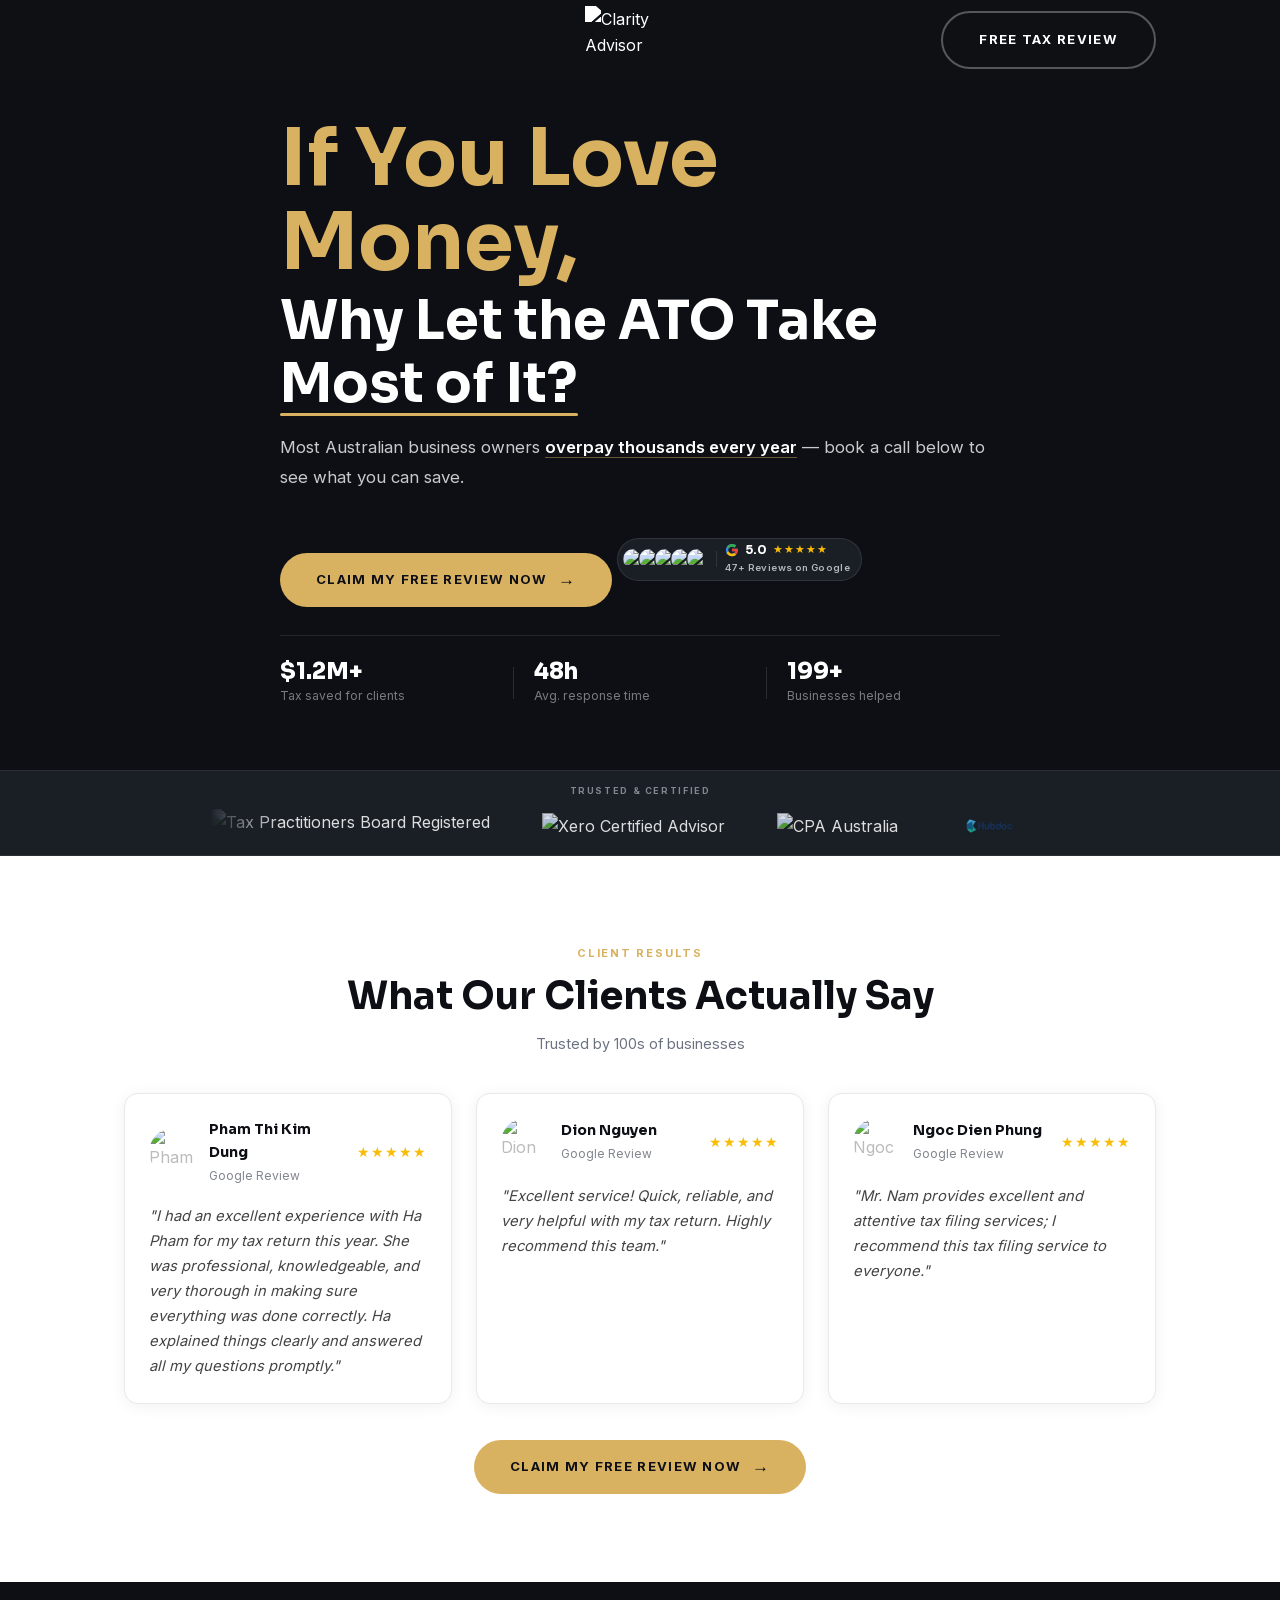
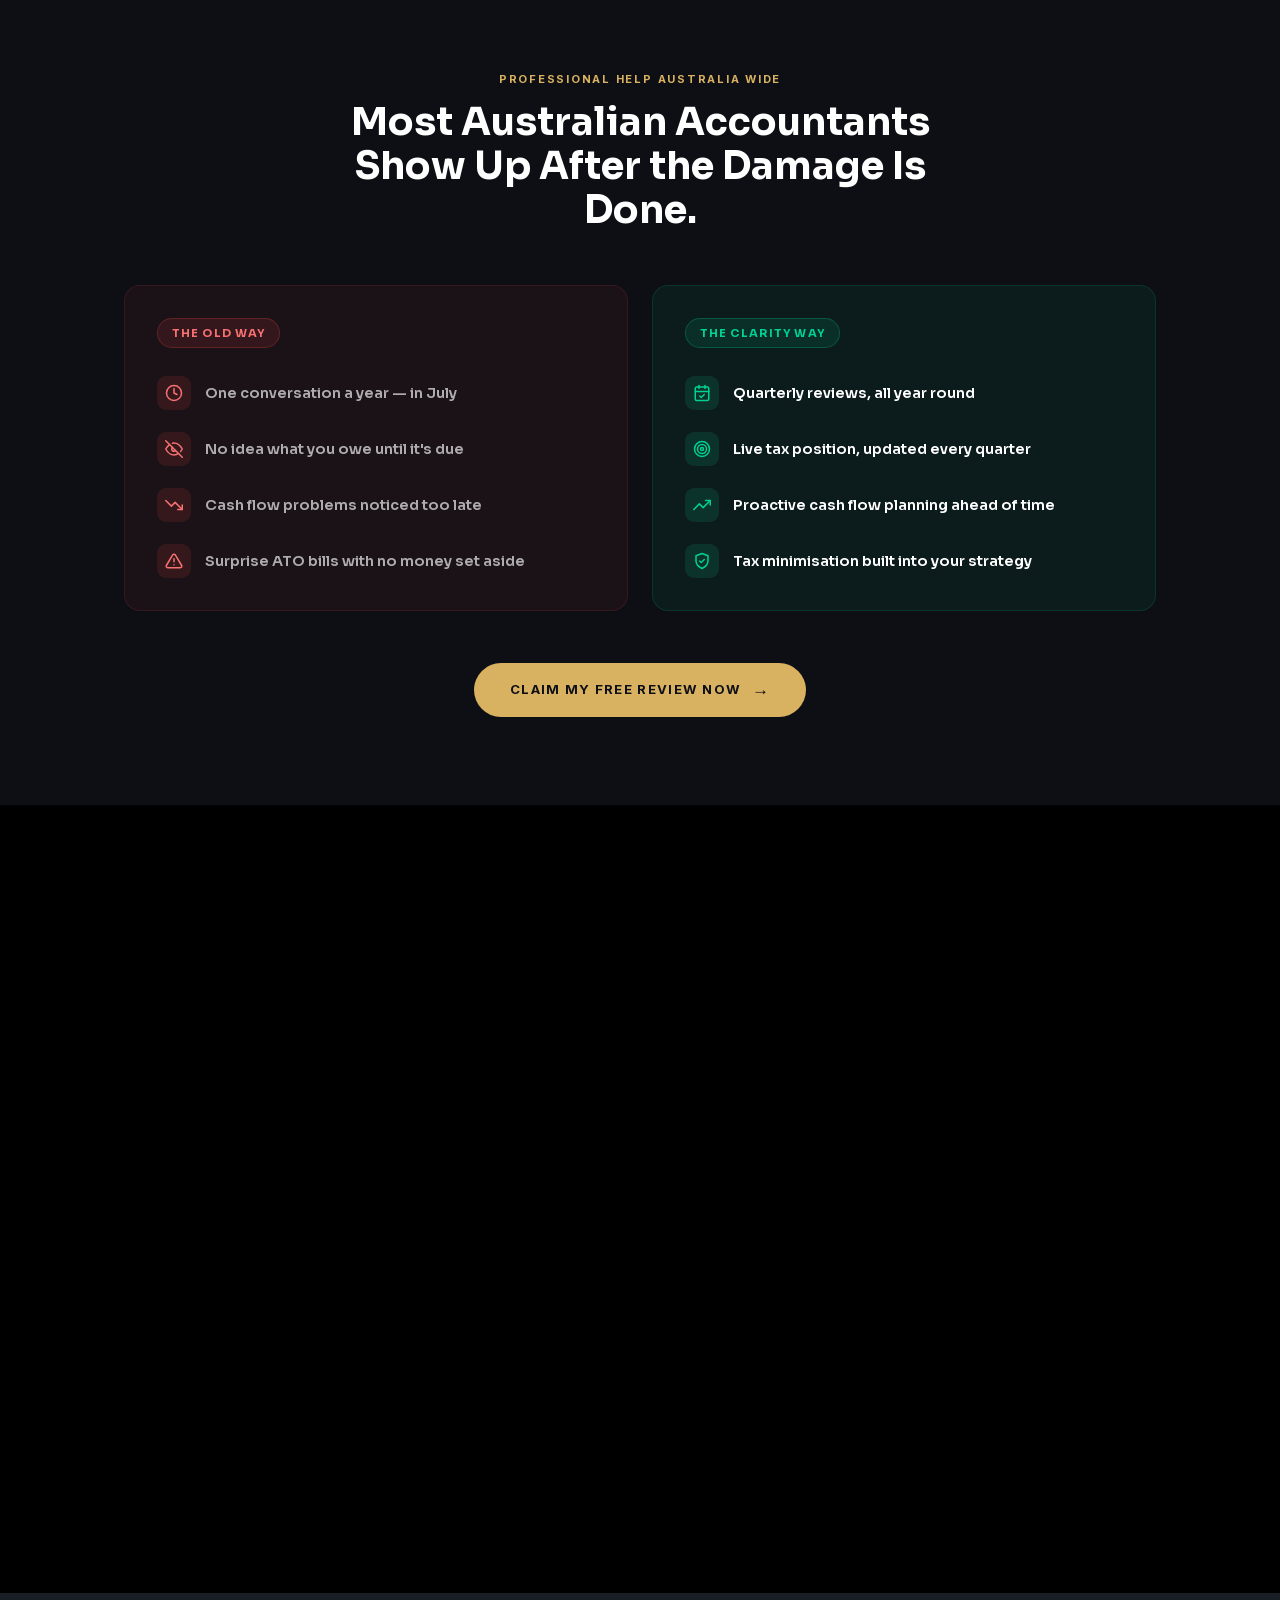
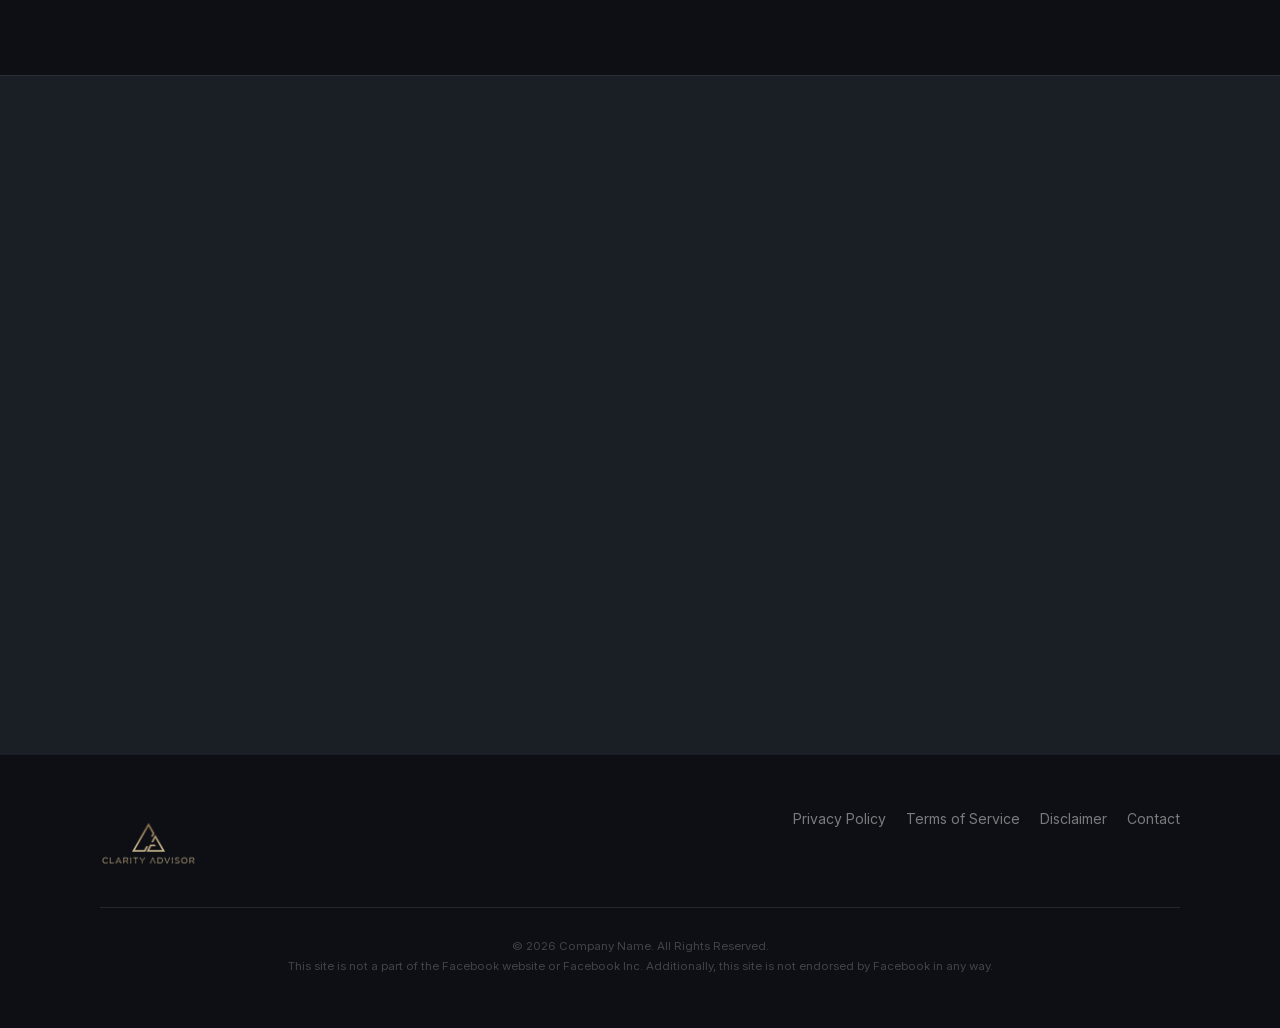
==== commit fde62f6e: "Replace footer logo with gold Clarity Advisor brand mark Swaps the white-inverted logo for the gold-" ====
--- a/index.html
+++ b/index.html
@@ -953,7 +953,7 @@
   <footer class="site-footer">
     <div class="footer-inner">
       <a href="#" class="footer-logo-link">
-        <img src="assets/images/logo-upscaled.png" alt="Clarity Advisor" class="footer-logo-img" loading="lazy" decoding="async" />
+        <img src="assets/images/footer-logo.png" alt="Clarity Advisor" class="footer-logo-img" loading="lazy" decoding="async" width="400" height="296" />
       </a>
       <nav class="footer-links" aria-label="Footer navigation">
         <a href="#">Privacy Policy</a>
--- a/css/style.css
+++ b/css/style.css
@@ -1406,10 +1406,9 @@
   align-items: center;
 }
 .footer-logo-img {
-  height: 36px;
+  height: 72px;
   width: auto;
-  filter: brightness(0) invert(1);
-  opacity: 0.8;
+  opacity: 0.9;
   transition: opacity 0.2s;
 }
 .footer-logo-link:hover .footer-logo-img { opacity: 1; }
--- a/css/style.css
+++ b/css/style.css
@@ -1406,10 +1406,9 @@
   align-items: center;
 }
 .footer-logo-img {
-  height: 36px;
+  height: 72px;
   width: auto;
-  filter: brightness(0) invert(1);
-  opacity: 0.8;
+  opacity: 0.9;
   transition: opacity 0.2s;
 }
 .footer-logo-link:hover .footer-logo-img { opacity: 1; }
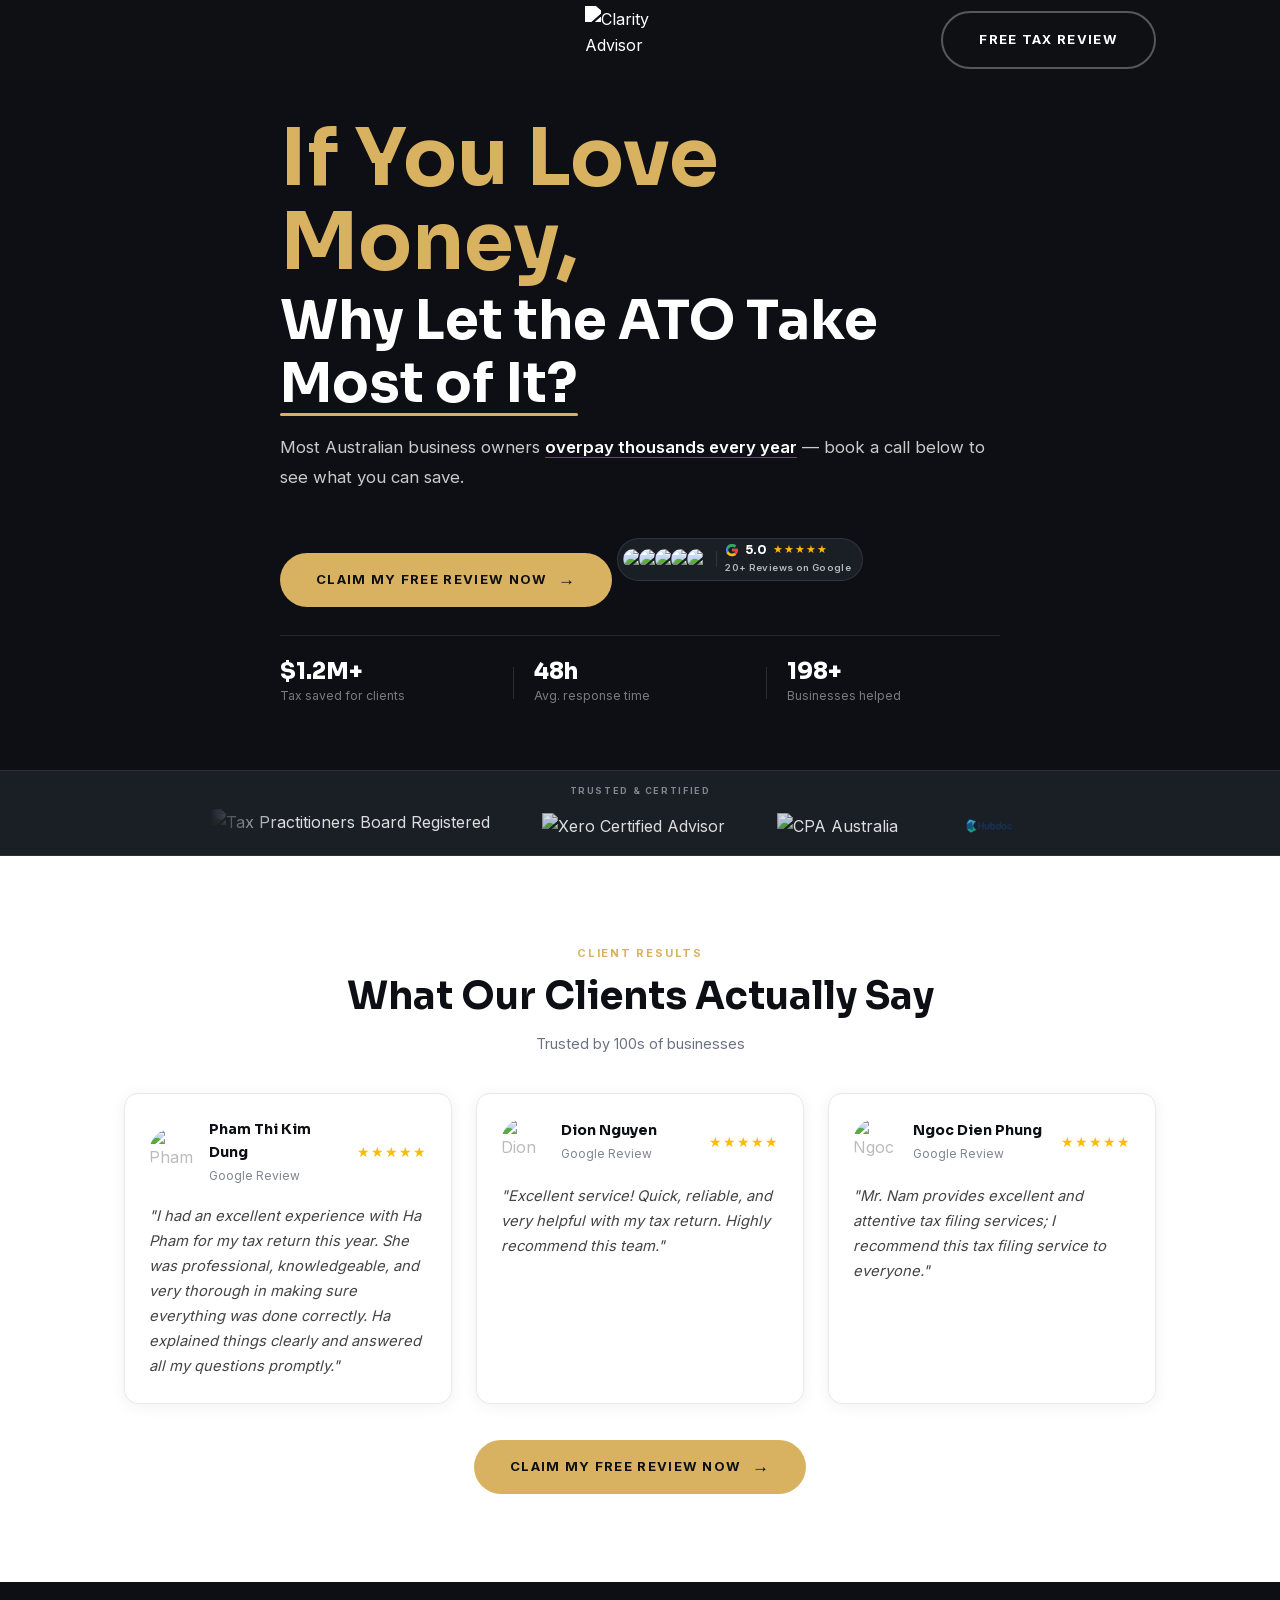
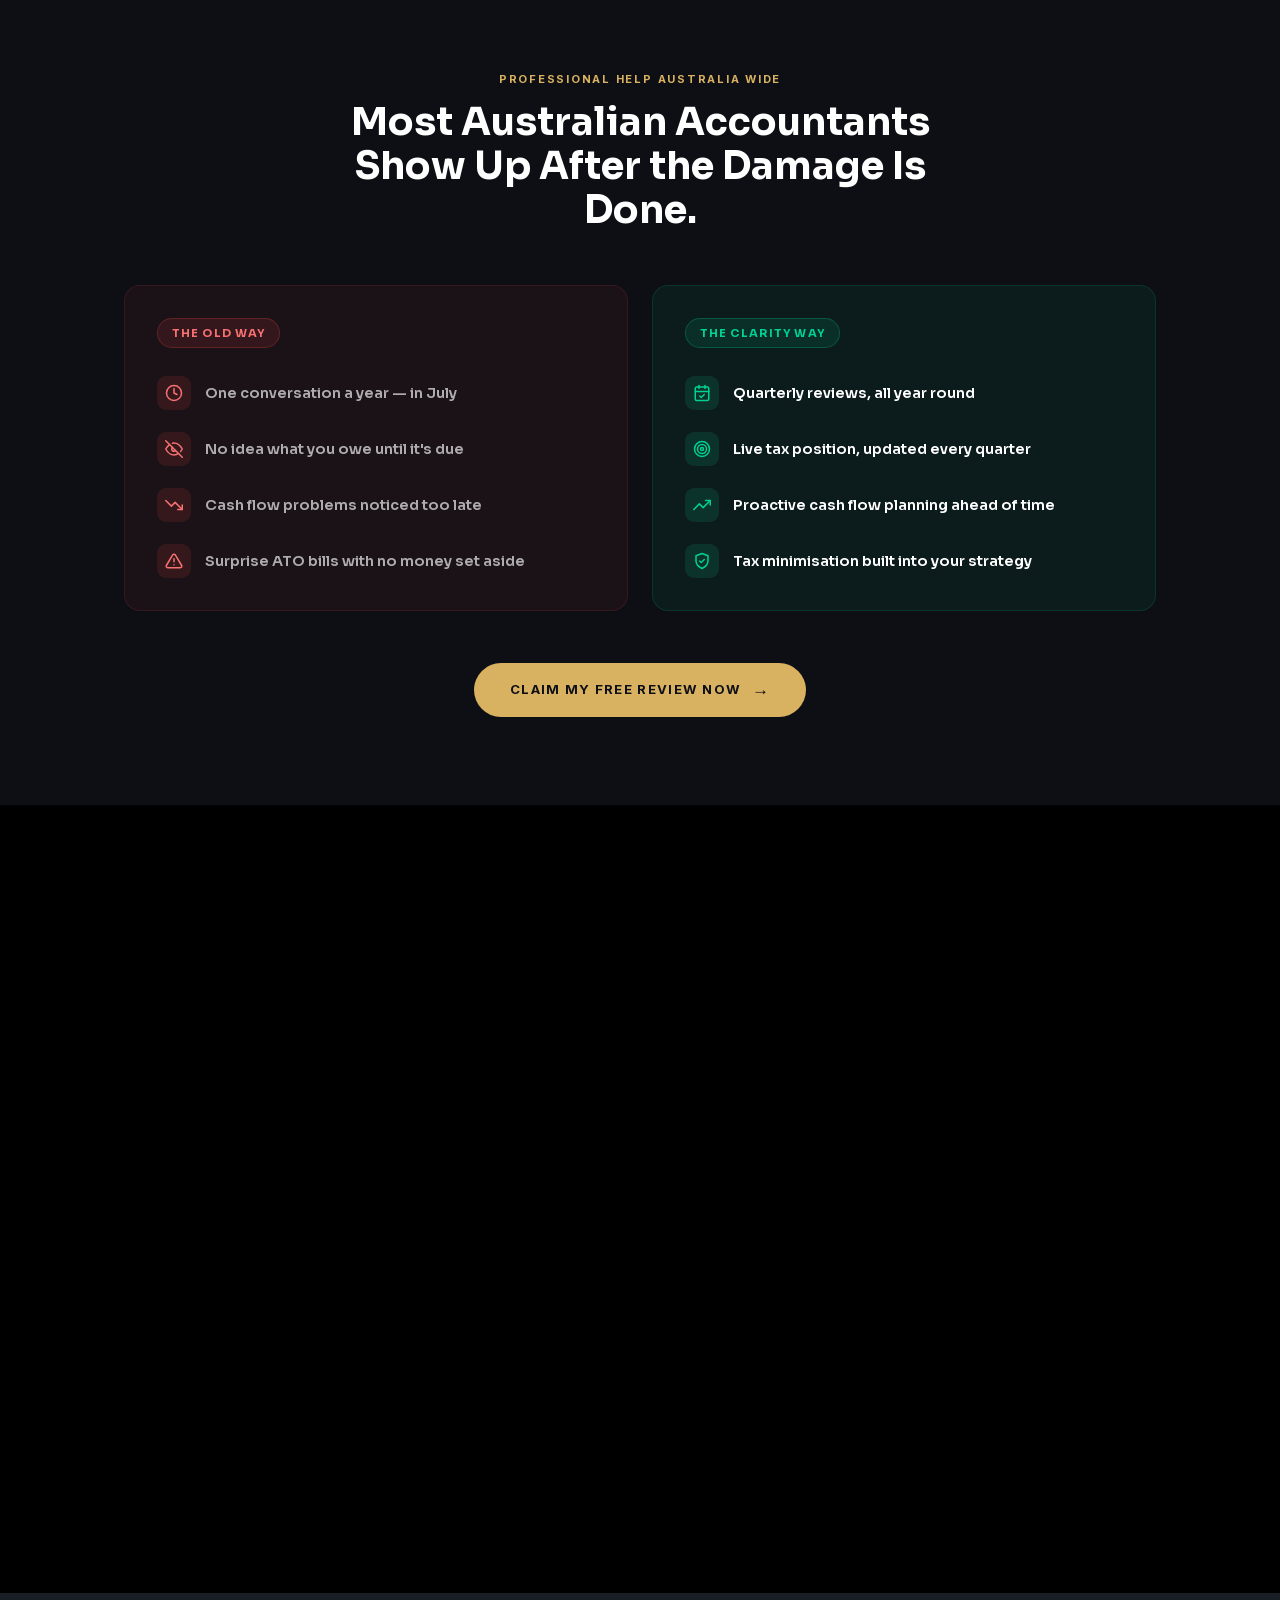
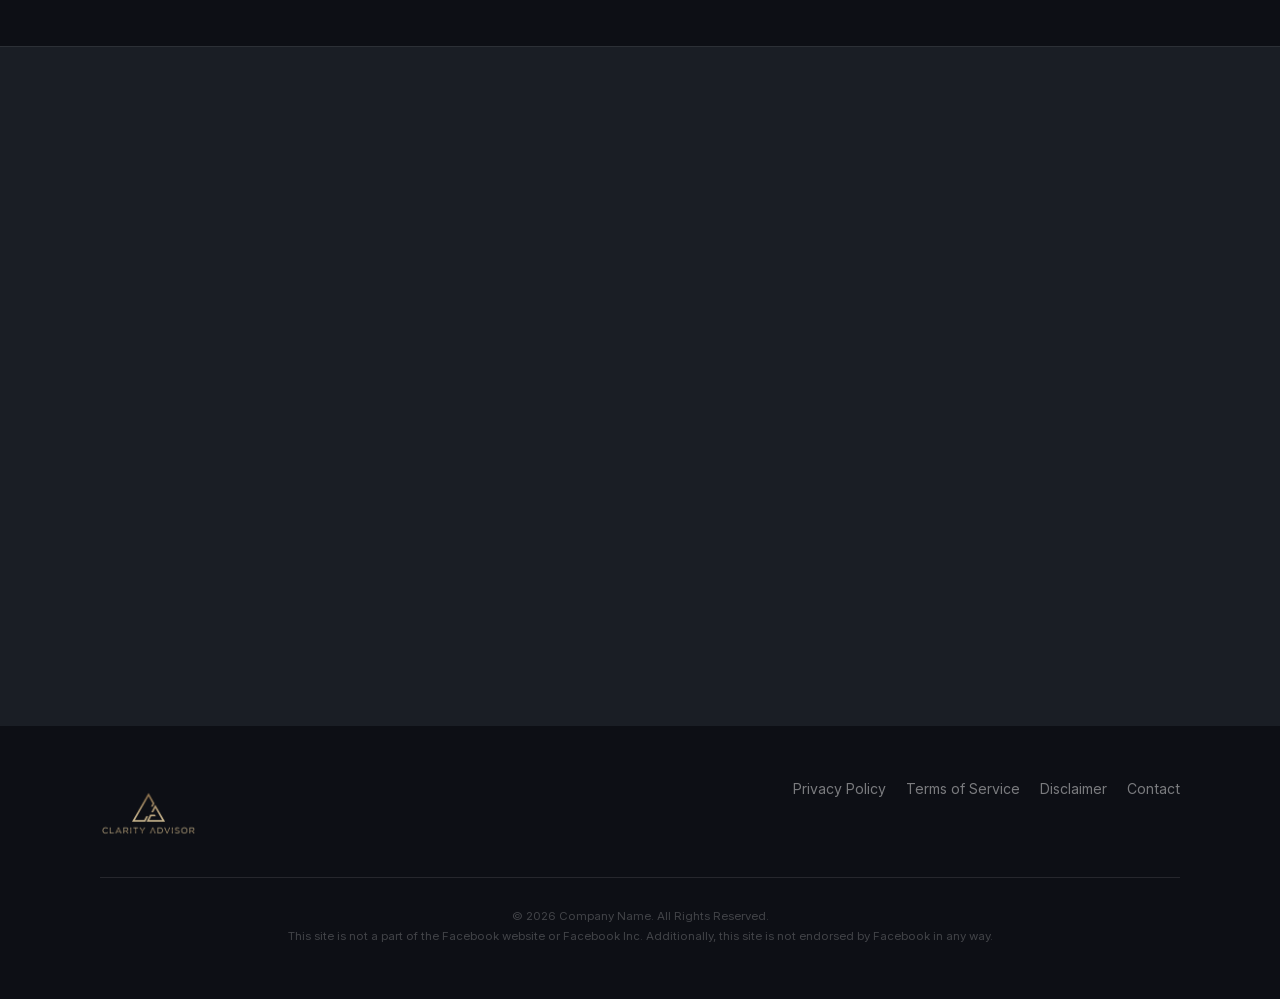
==== commit a038d1bb: "Update social proof pill review count to 20+" ====
--- a/index.html
+++ b/index.html
@@ -464,7 +464,7 @@
                 <span class="greviews-score">5.0</span>
                 <span class="greviews-stars">★★★★★</span>
               </div>
-              <div class="greviews-sub">47+ Reviews on Google</div>
+              <div class="greviews-sub">20+ Reviews on Google</div>
             </div>
 
           </div>
@@ -772,7 +772,7 @@
       <div class="how-intro">
         <span class="label">Get Started Today</span>
         <h2>Your Next Steps</h2>
-        <p>45 minutes to get started. A dedicated accountant, a live tax strategy, and quarterly check-ins that keep more money in your pocket — every single year.</p>
+        <p>30 minutes to get started. A live tax strategy, real numbers, and a dedicated accountant in your corner.</p>
       </div>
 
       <div class="how-steps">
@@ -976,7 +976,7 @@
     <div class="cta-modal-card">
       <div class="cta-modal-header">
         <span class="label">Free Tax Review</span>
-        <h3 id="modal-title">Claim Your Free<br><span class="text-gold">45-Minute Strategy Call</span></h3>
+        <h3 id="modal-title">Claim Your Complimentary<br><span class="text-gold">30-Minute Strategy Call</span></h3>
       </div>
       <form class="cta-form" id="cta-form" novalidate>
         <div class="cta-form-row">
@@ -996,38 +996,6 @@
           <input type="email" id="f-email" name="email" placeholder="jane@yourbusiness.com.au" required autocomplete="email" />
           <span class="field-error" id="err-email"></span>
         </div>
-        <div class="cta-form-field">
-          <label for="f-type">Business Structure</label>
-          <select id="f-type" name="business_type">
-            <option value="" disabled selected>Select your structure…</option>
-            <option>Sole Trader</option>
-            <option>Partnership</option>
-            <option>Company (Pty Ltd)</option>
-            <option>Trust</option>
-            <option>Not sure yet</option>
-          </select>
-        </div>
-        <div class="cta-form-field">
-          <label for="f-revenue">Annual Revenue</label>
-          <select id="f-revenue" name="revenue_range">
-            <option value="" disabled selected>Select your revenue range…</option>
-            <option>Under $200k</option>
-            <option>$200k–$1M</option>
-            <option>$1M+</option>
-          </select>
-        </div>
-        <div class="cta-form-field">
-          <label for="f-challenge">Biggest Current Challenge</label>
-          <select id="f-challenge" name="challenge">
-            <option value="" disabled selected>Select your biggest challenge…</option>
-            <option>Saving on tax</option>
-            <option>Cash flow</option>
-            <option>Growth/scaling</option>
-            <option>Compliance headaches</option>
-            <option>Not sure, need direction</option>
-            <option>Other</option>
-          </select>
-        </div>
         <button type="submit" class="btn btn-coral cta-form-submit">Book My Free Review <span class="btn-arr">→</span></button>
         <p class="cta-form-note">Spots are limited. Usually replied to within 48 hours.</p>
       </form>
--- a/css/style.css
+++ b/css/style.css
@@ -1333,9 +1333,11 @@
 .cta-form-submit {
   width: 100%;
   margin-top: 4px;
-  font-size: 1rem;
+  font-size: 0.82rem;
   padding-block: 15px;
-  justify-content: center;
+  display: flex;
+  align-items: center;
+  justify-content: space-between;
 }
 
 .cta-form-note {
--- a/css/style.css
+++ b/css/style.css
@@ -1333,9 +1333,11 @@
 .cta-form-submit {
   width: 100%;
   margin-top: 4px;
-  font-size: 1rem;
+  font-size: 0.82rem;
   padding-block: 15px;
-  justify-content: center;
+  display: flex;
+  align-items: center;
+  justify-content: space-between;
 }
 
 .cta-form-note {
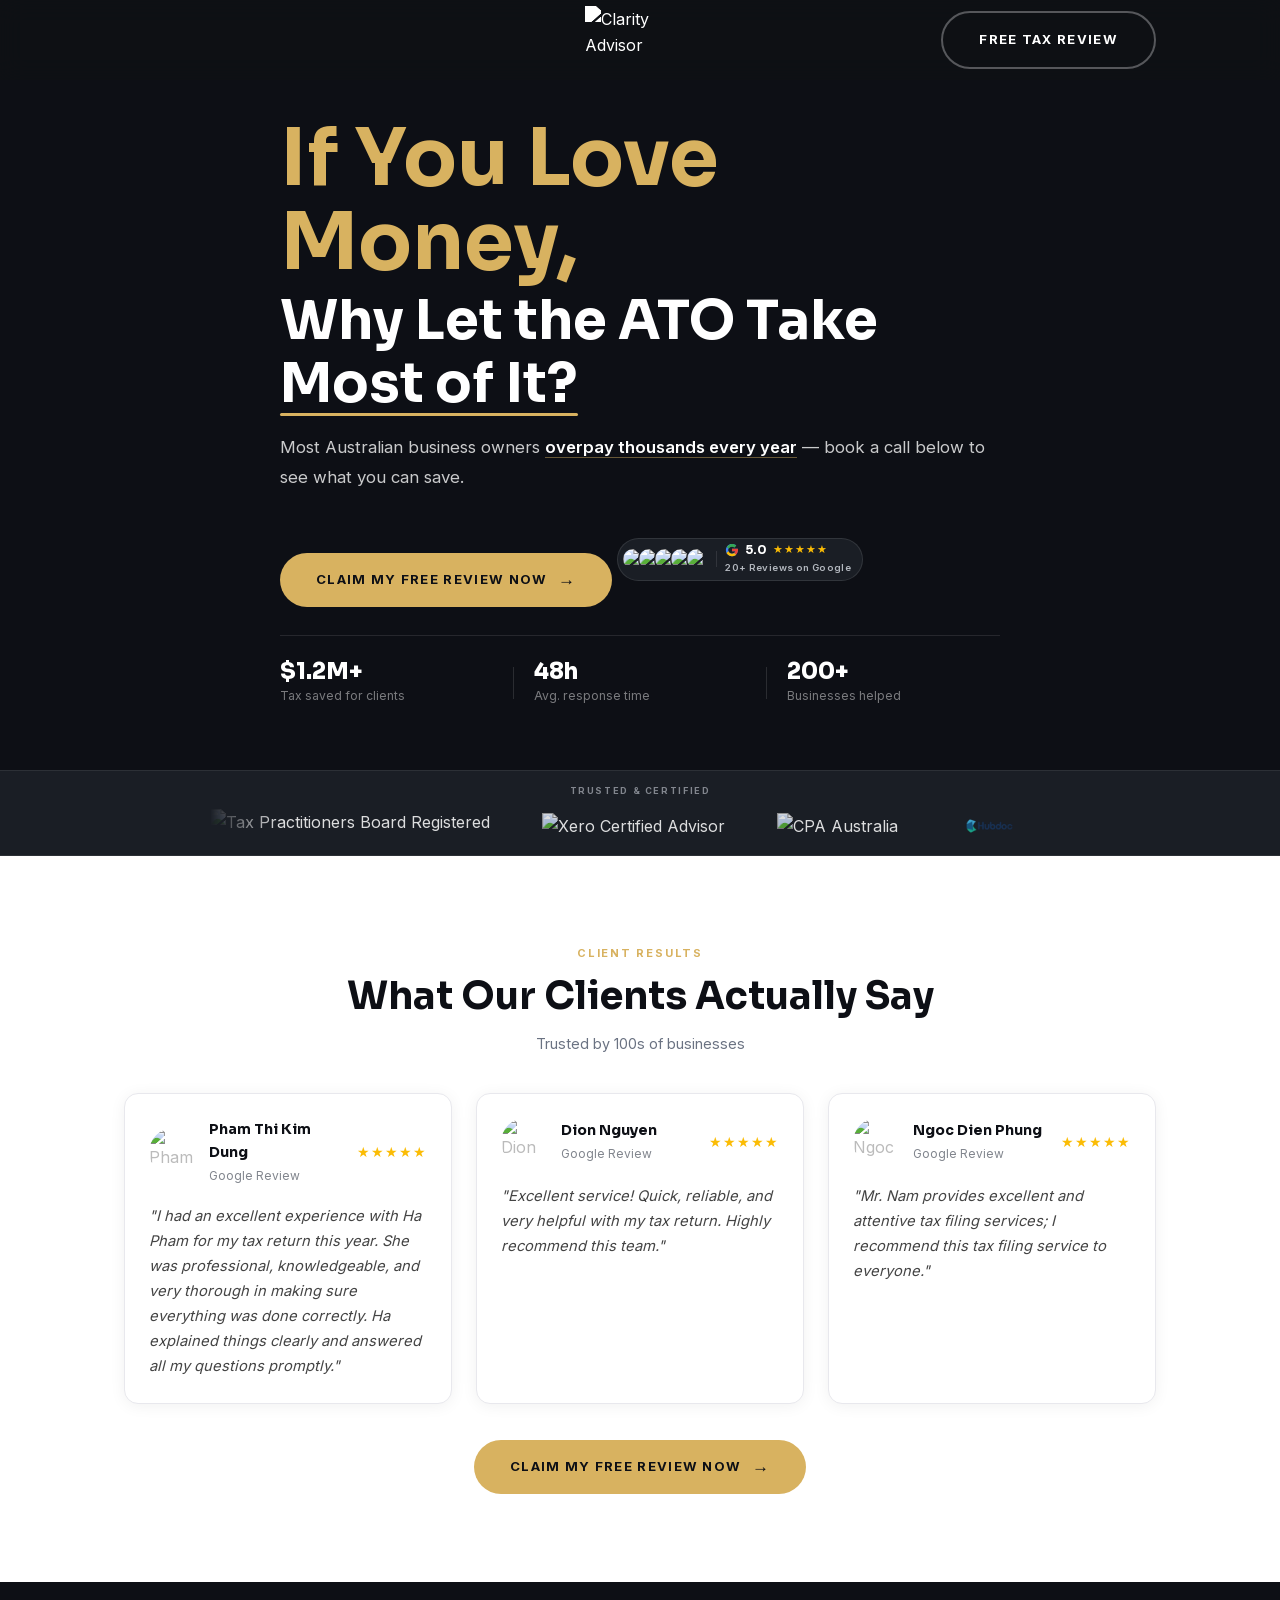
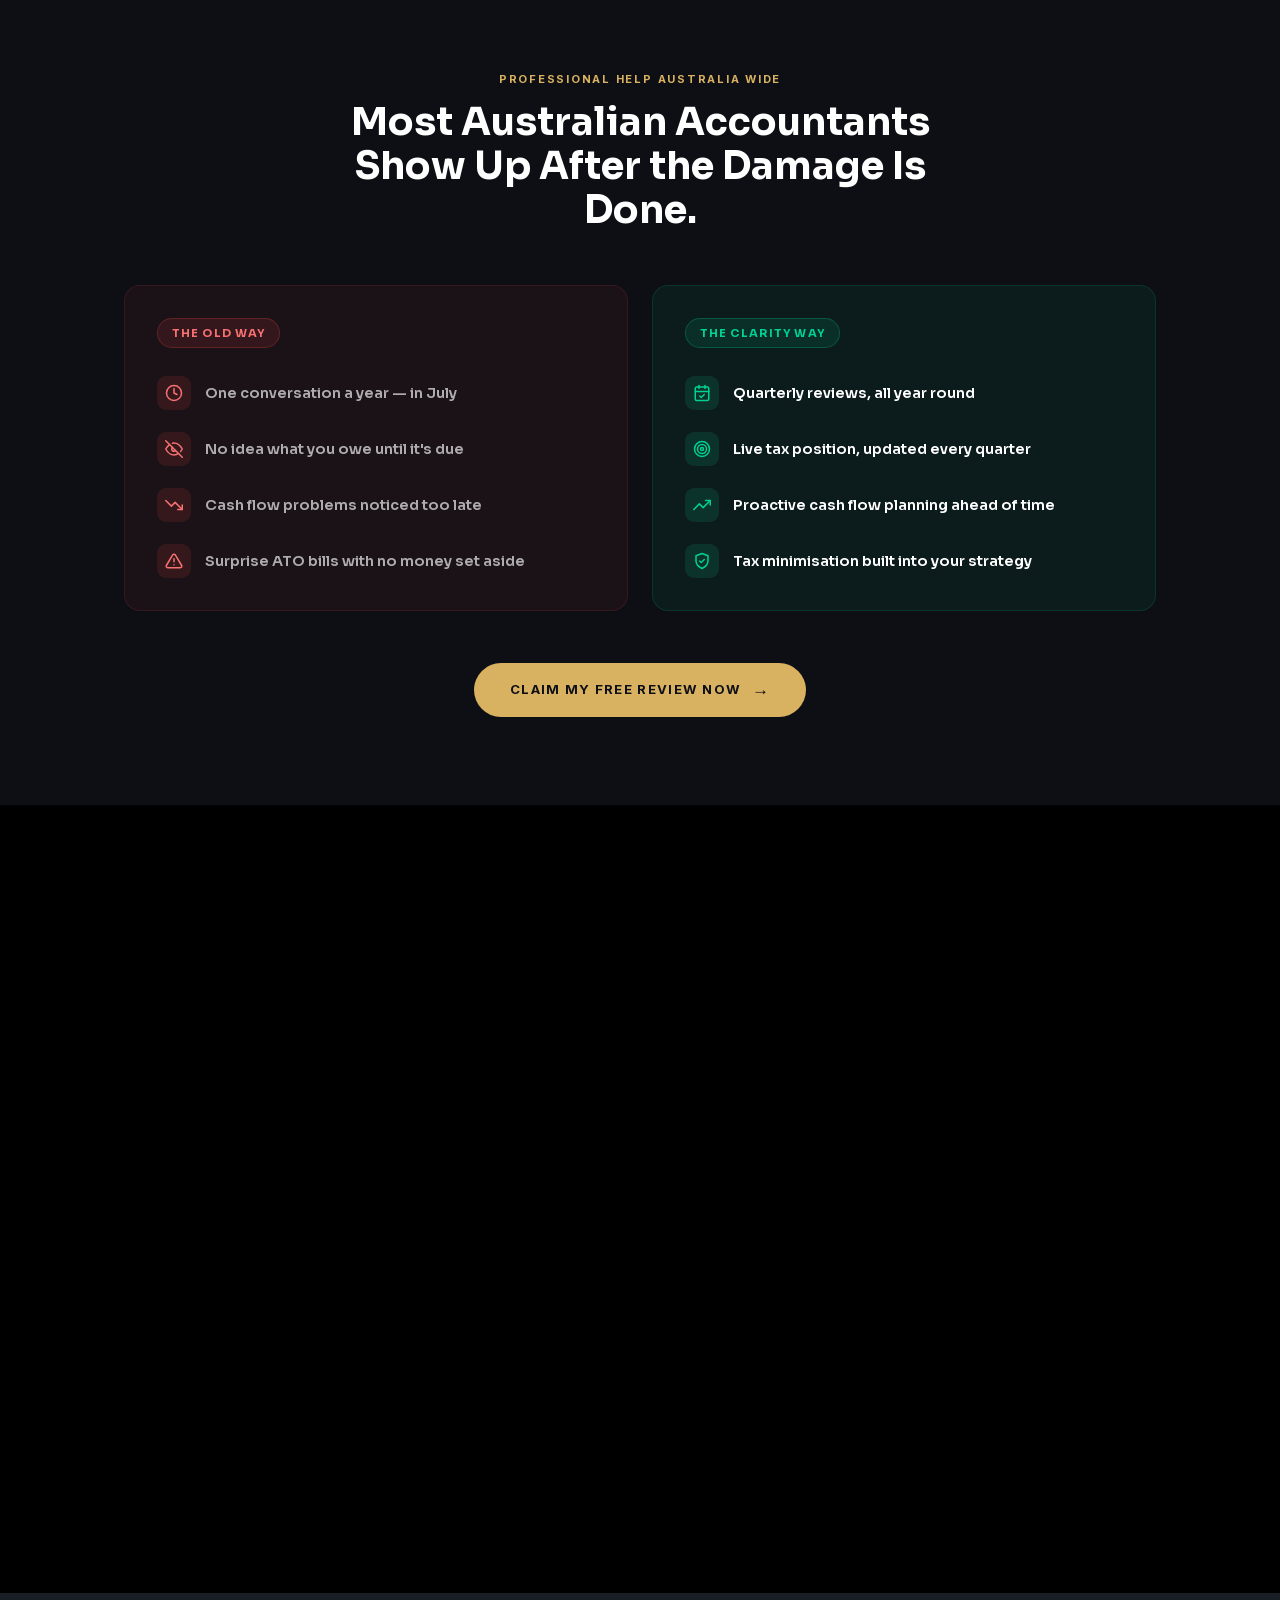
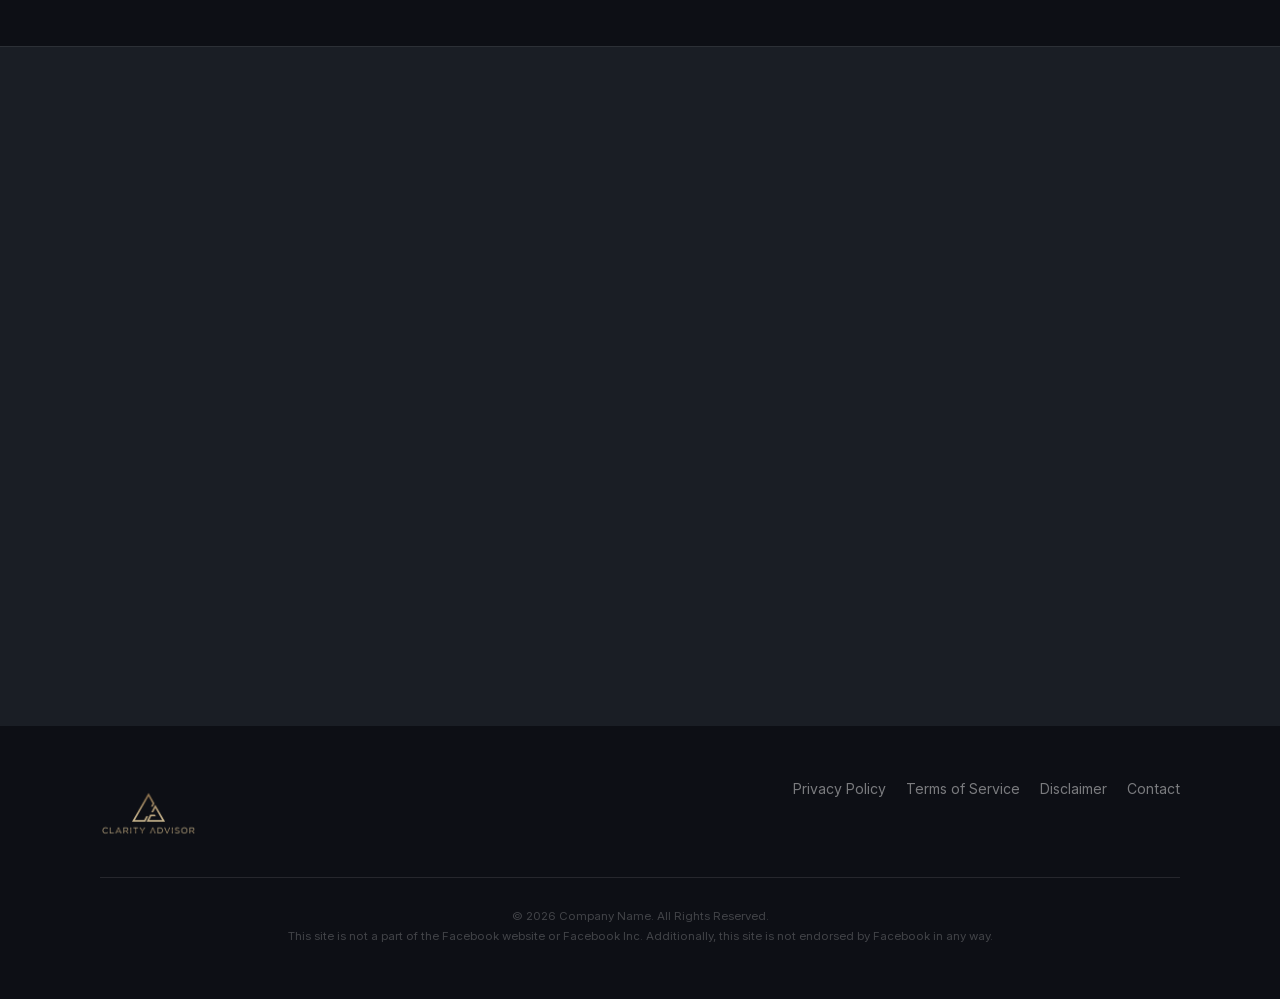
==== commit 94273e6a: "Add GA4 tracking (G-9JRD1JRKMG) to all three pages Uncomments and activates the gtag snippet on the " ====
--- a/index.html
+++ b/index.html
@@ -23,17 +23,14 @@
 
   <title>Company Name — [Tagline]</title>
 
-  <!-- ============================================================
-       GA4 — add once your domain is live
-       Replace G-XXXXXXXXXX with your Measurement ID
-       ============================================================ -->
-  <!-- <script async src="https://www.googletagmanager.com/gtag/js?id=G-XXXXXXXXXX"></script>
+  <!-- Google tag (gtag.js) -->
+  <script async src="https://www.googletagmanager.com/gtag/js?id=G-9JRD1JRKMG"></script>
   <script>
     window.dataLayer = window.dataLayer || [];
     function gtag(){dataLayer.push(arguments);}
     gtag('js', new Date());
-    gtag('config', 'G-XXXXXXXXXX');
-  </script> -->
+    gtag('config', 'G-9JRD1JRKMG');
+  </script>
 
   <!-- ============================================================
        META PIXEL — 3267634206858309
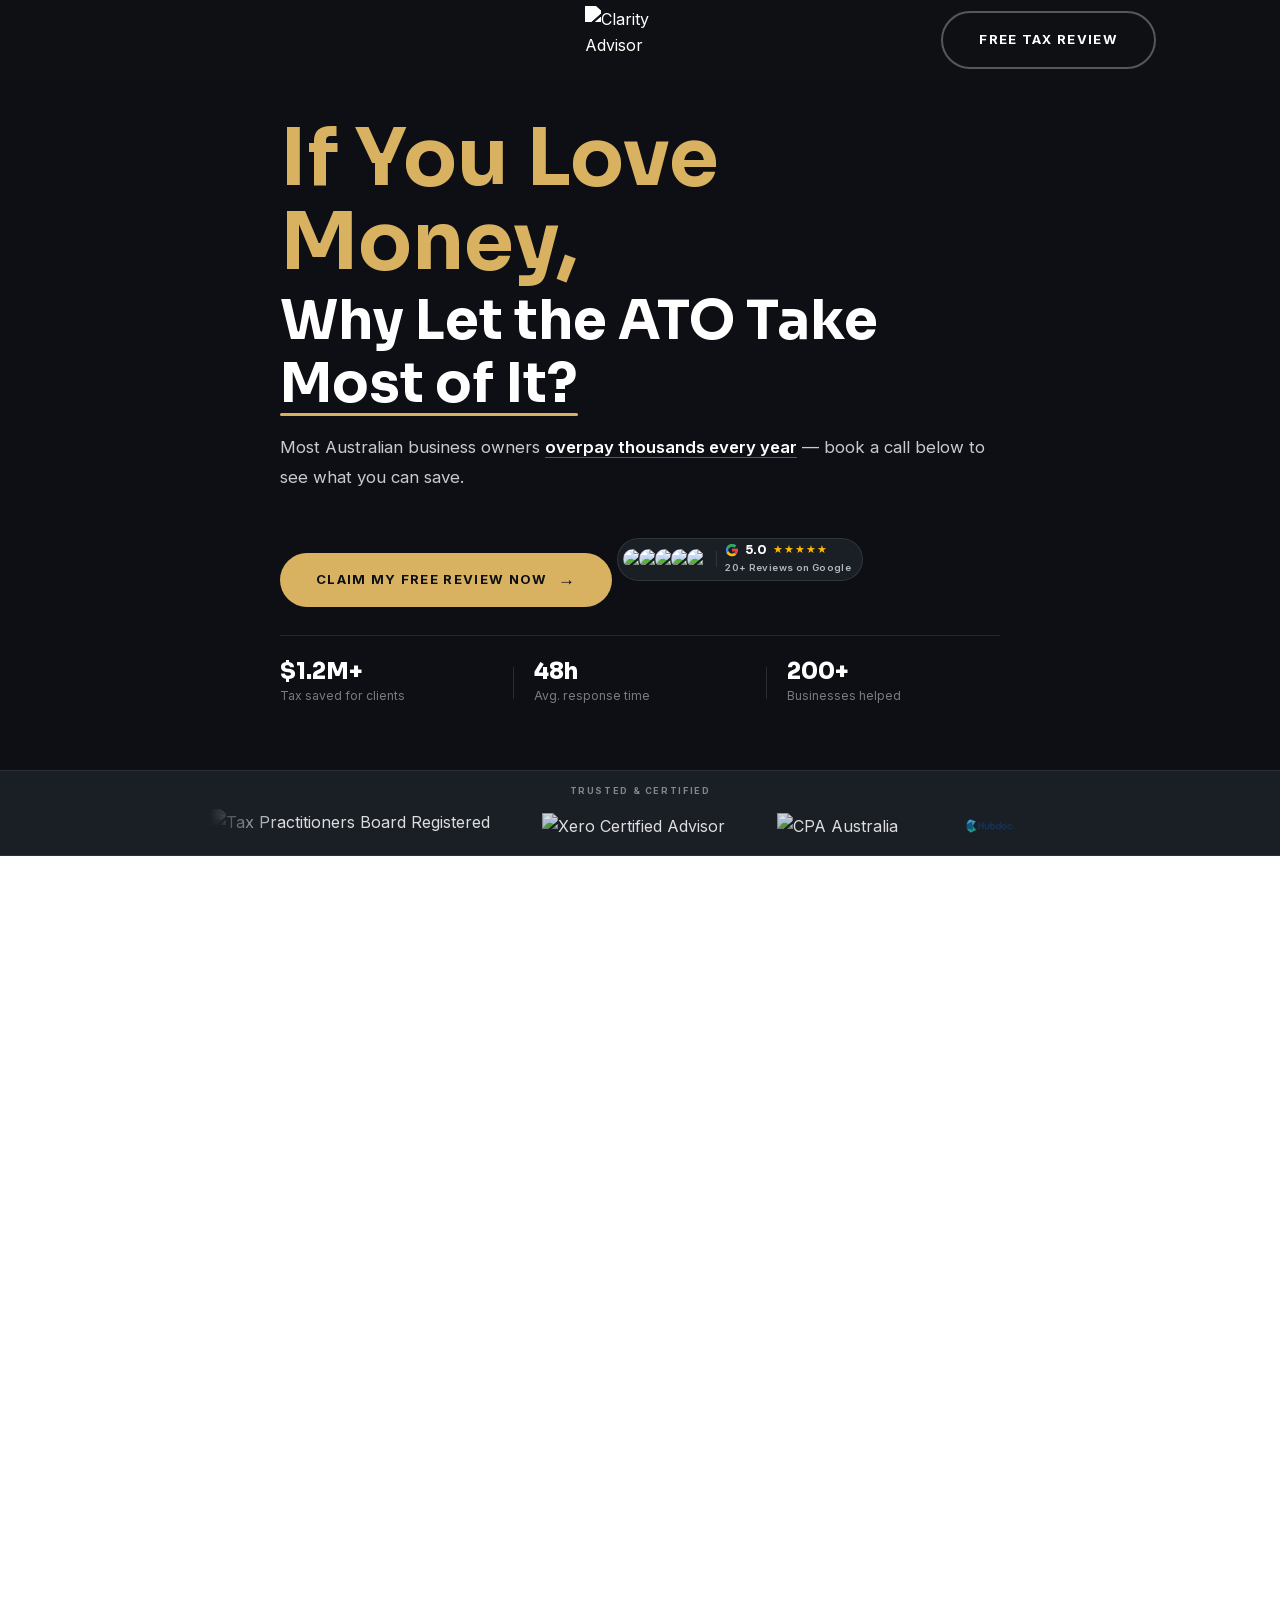
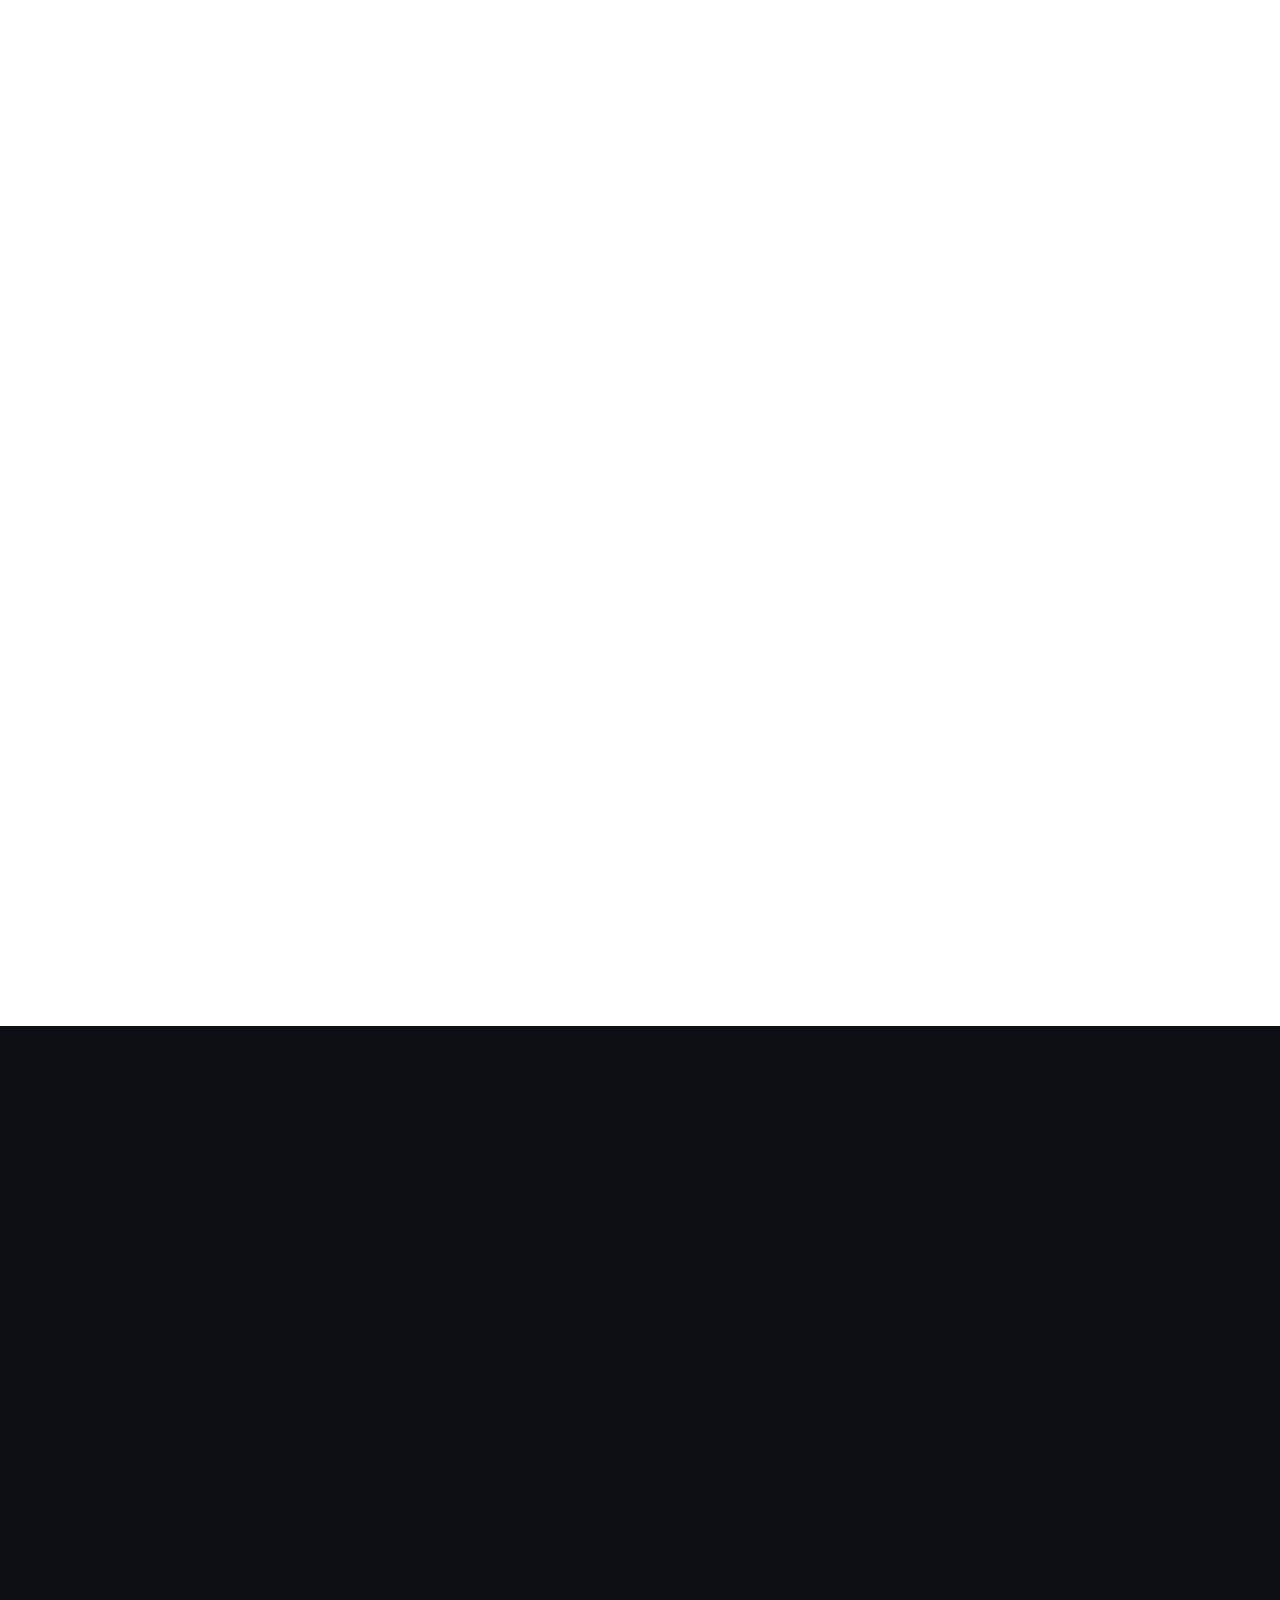
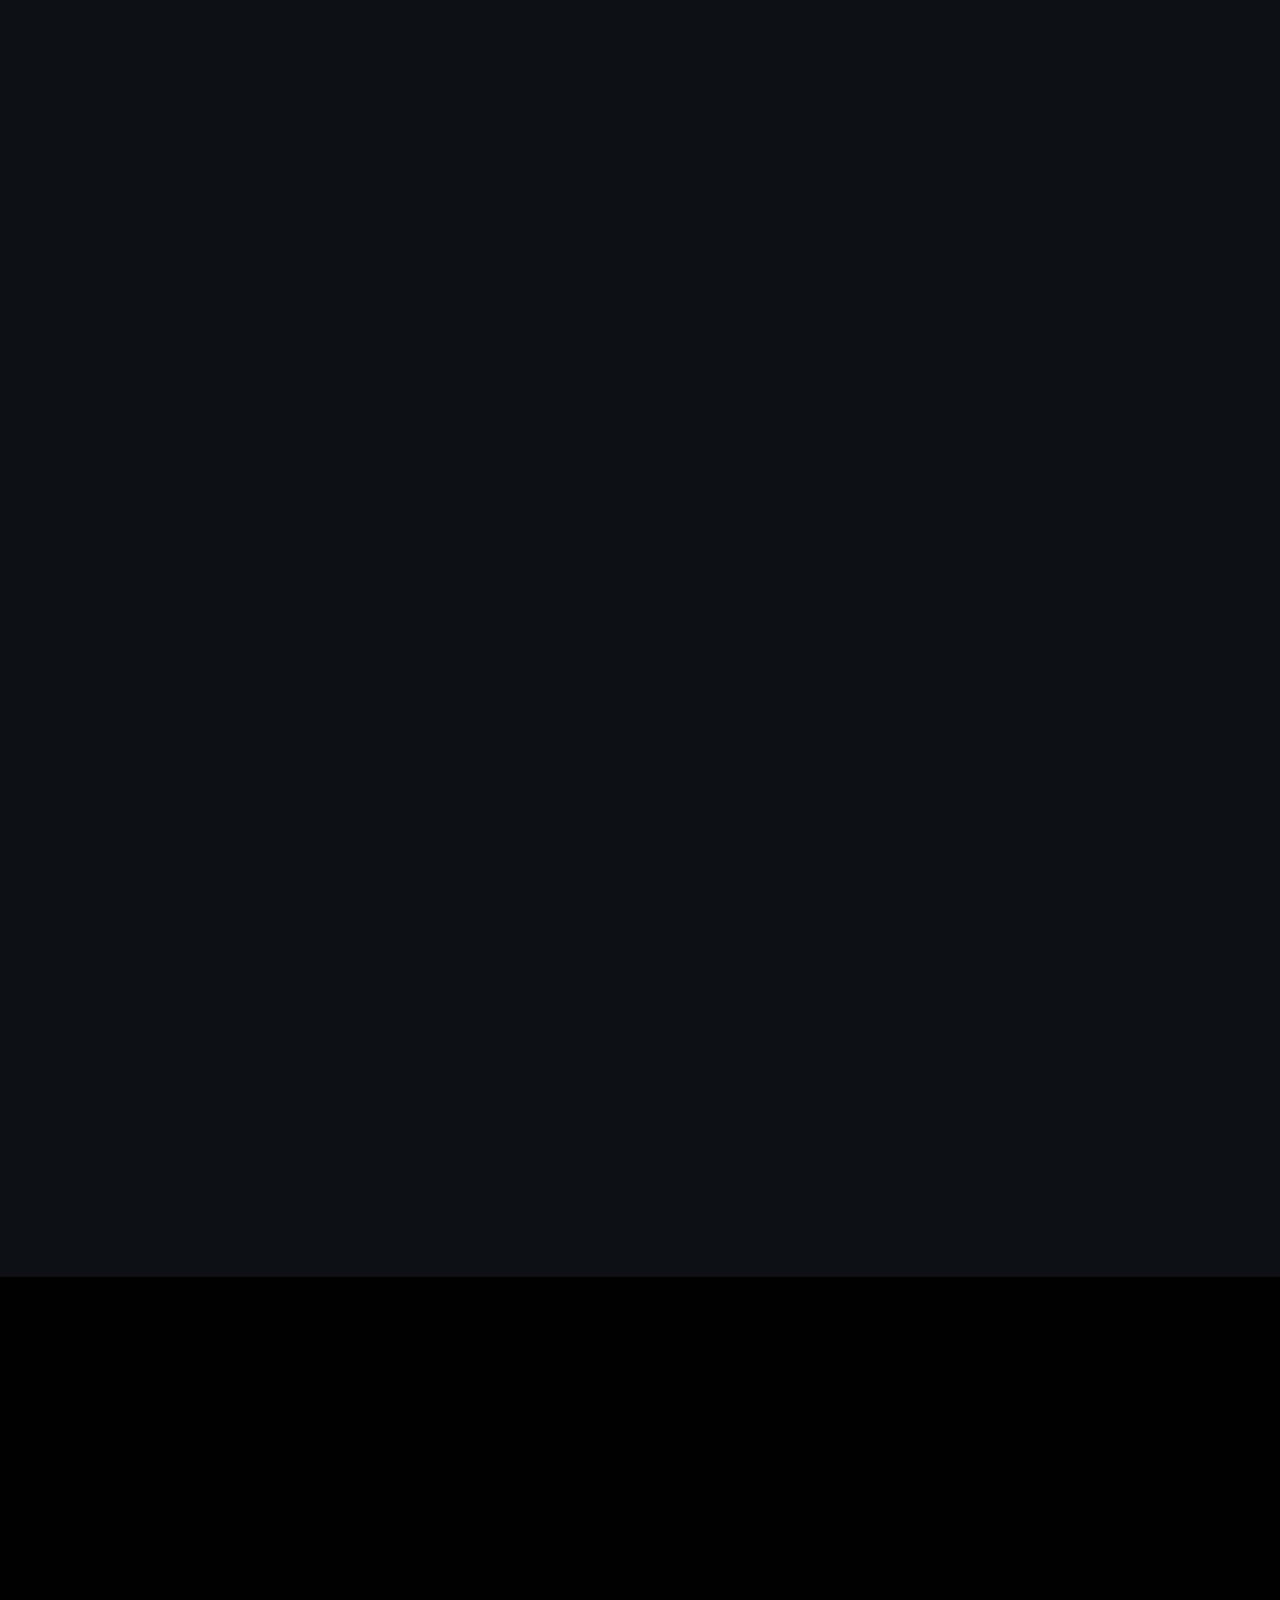
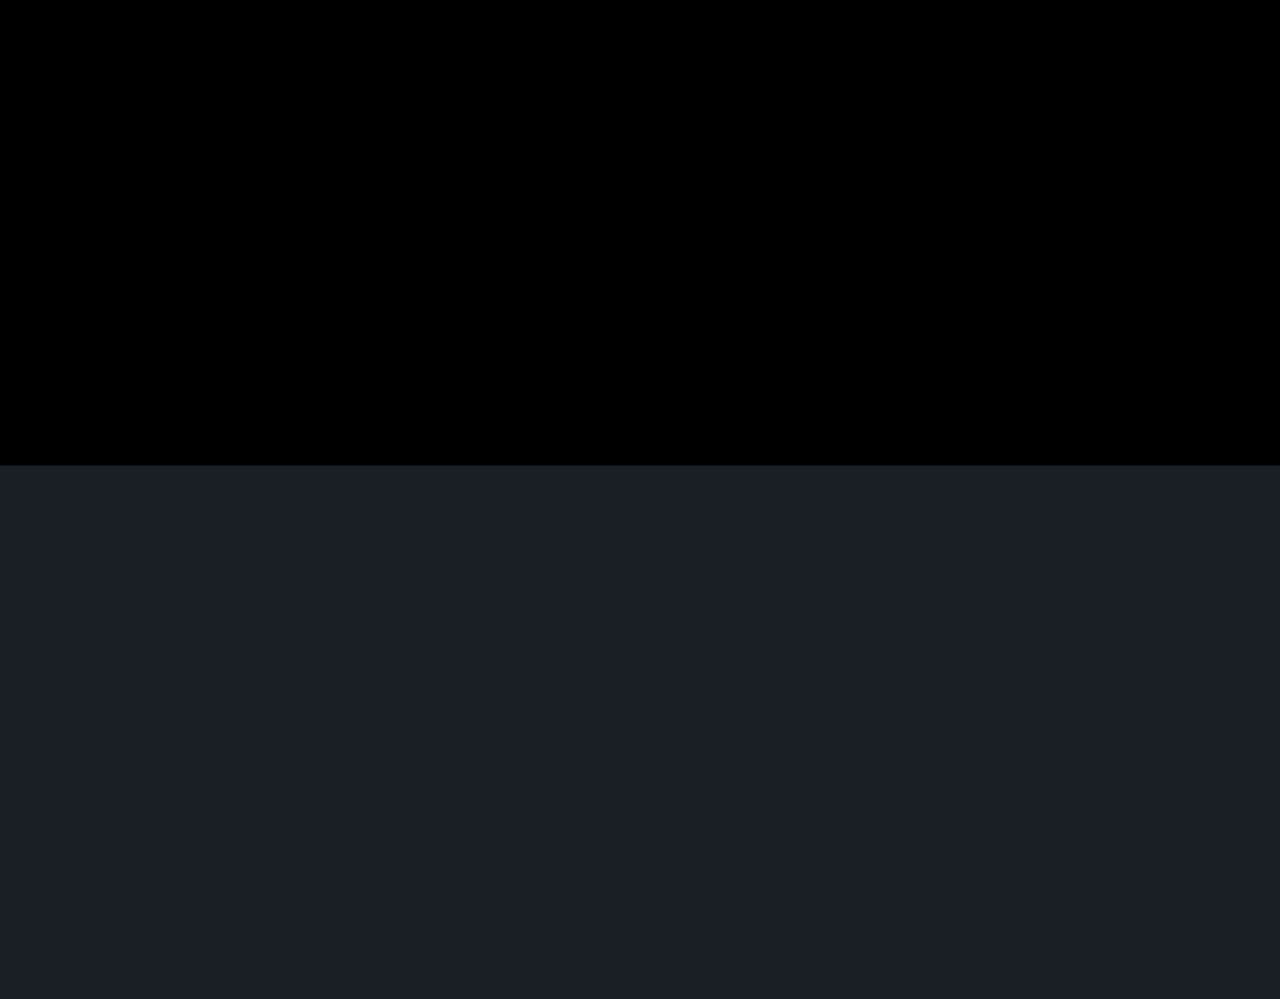
==== commit 14169dbb: "Update 45-minute to 30-minute on thank you page, email label to Business Email" ====
--- a/index.html
+++ b/index.html
@@ -32,20 +32,18 @@
     gtag('config', 'G-9JRD1JRKMG');
   </script>
 
-  <!-- ============================================================
-       META PIXEL — 3267634206858309
-       ============================================================ -->
+  <!-- Meta Pixel -->
   <script>
     !function(f,b,e,v,n,t,s){if(f.fbq)return;n=f.fbq=function(){n.callMethod?
     n.callMethod.apply(n,arguments):n.queue.push(arguments)};if(!f._fbq)f._fbq=n;
     n.push=n;n.loaded=!0;n.version='2.0';n.queue=[];t=b.createElement(e);t.async=!0;
     t.src=v;s=b.getElementsByTagName(e)[0];s.parentNode.insertBefore(t,s)}(window,
     document,'script','https://connect.facebook.net/en_US/fbevents.js');
-    fbq('init', '3267634206858309');
+    fbq('init', '1700395107938724');
     fbq('track', 'PageView');
   </script>
   <noscript>
-    <img height="1" width="1" style="display:none" src="https://www.facebook.com/tr?id=3267634206858309&ev=PageView&noscript=1" alt="" />
+    <img height="1" width="1" style="display:none" src="https://www.facebook.com/tr?id=1700395107938724&ev=PageView&noscript=1" alt="" />
   </noscript>
 
   <!-- Preload LCP image (logo) -->
@@ -989,7 +987,7 @@
           </div>
         </div>
         <div class="cta-form-field">
-          <label for="f-email">Email Address <span aria-hidden="true">*</span></label>
+          <label for="f-email">Business Email <span aria-hidden="true">*</span></label>
           <input type="email" id="f-email" name="email" placeholder="jane@yourbusiness.com.au" required autocomplete="email" />
           <span class="field-error" id="err-email"></span>
         </div>
@@ -1008,5 +1006,7 @@
 
   <!-- JavaScript -->
   <script src="js/main.js" defer></script>
+  <!-- Vercel Speed Insights -->
+  <script defer src="/_vercel/speed-insights/script.js"></script>
 </body>
 </html>
